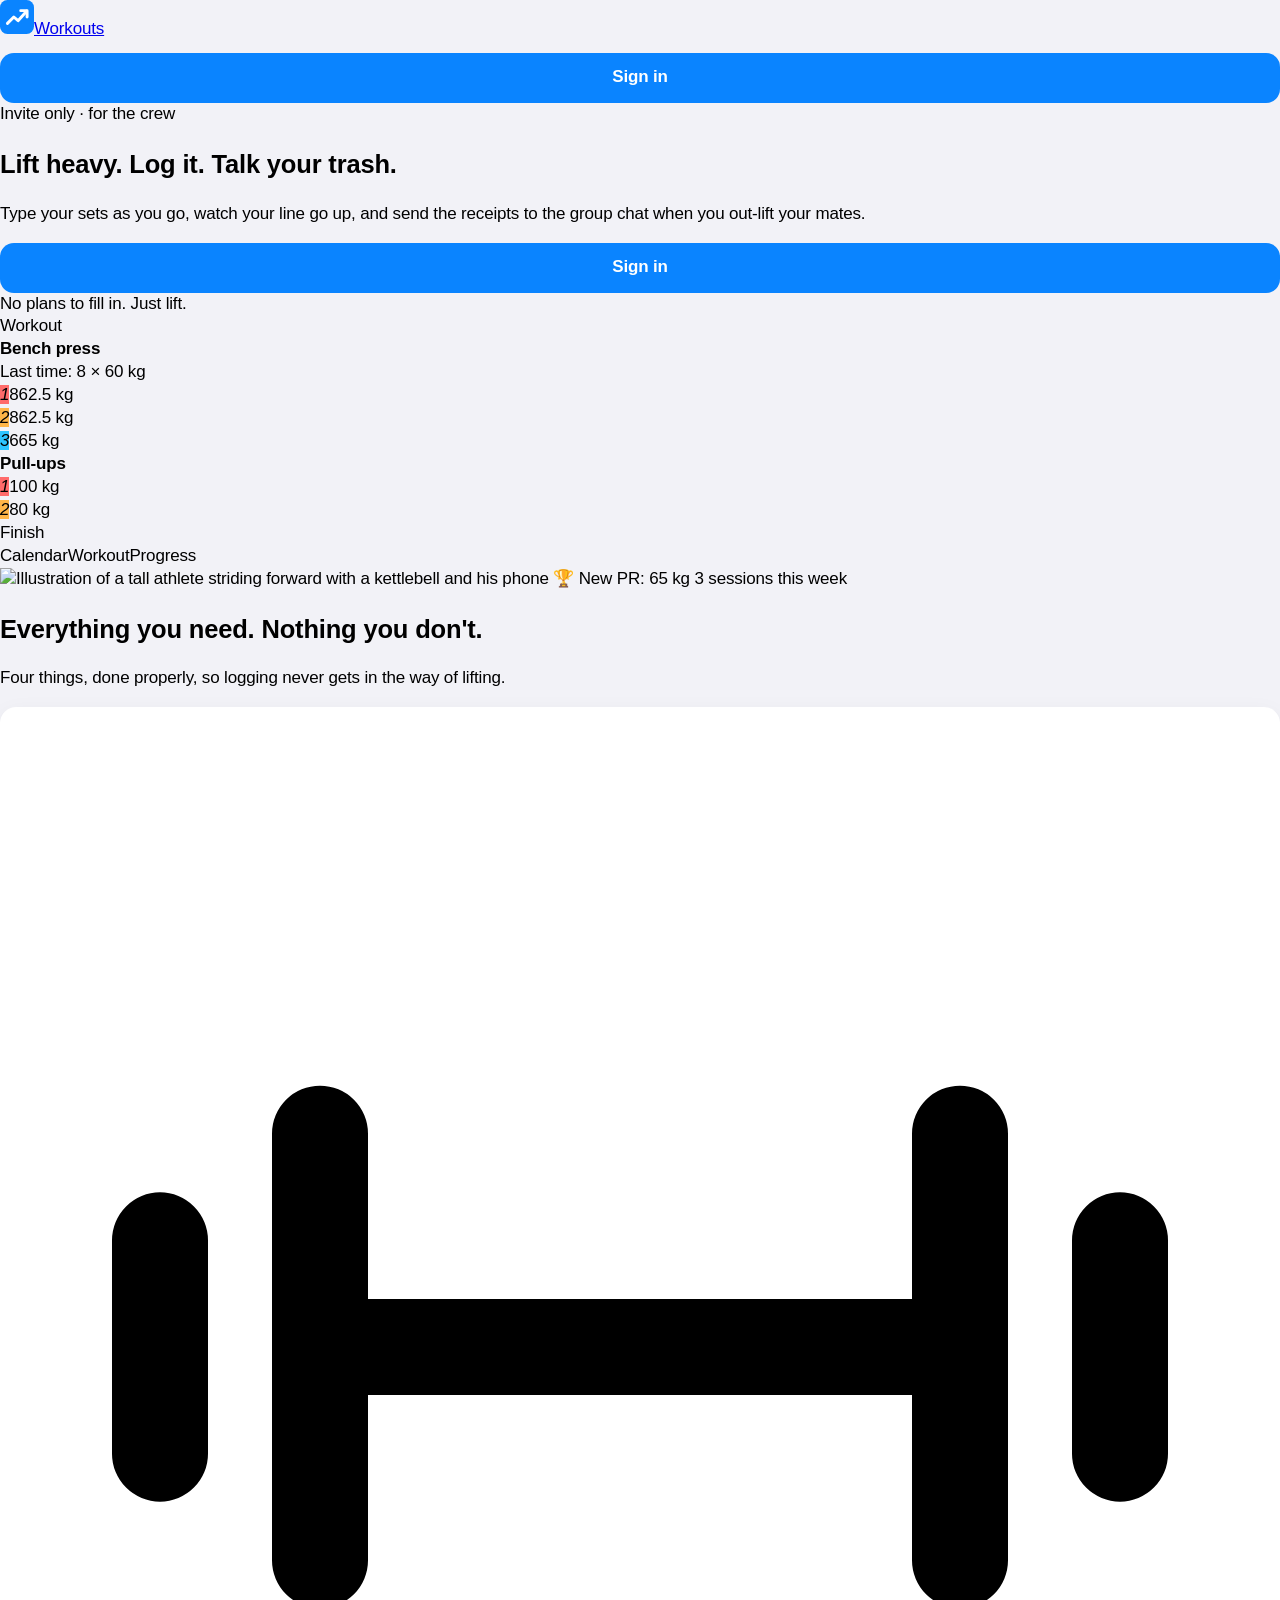
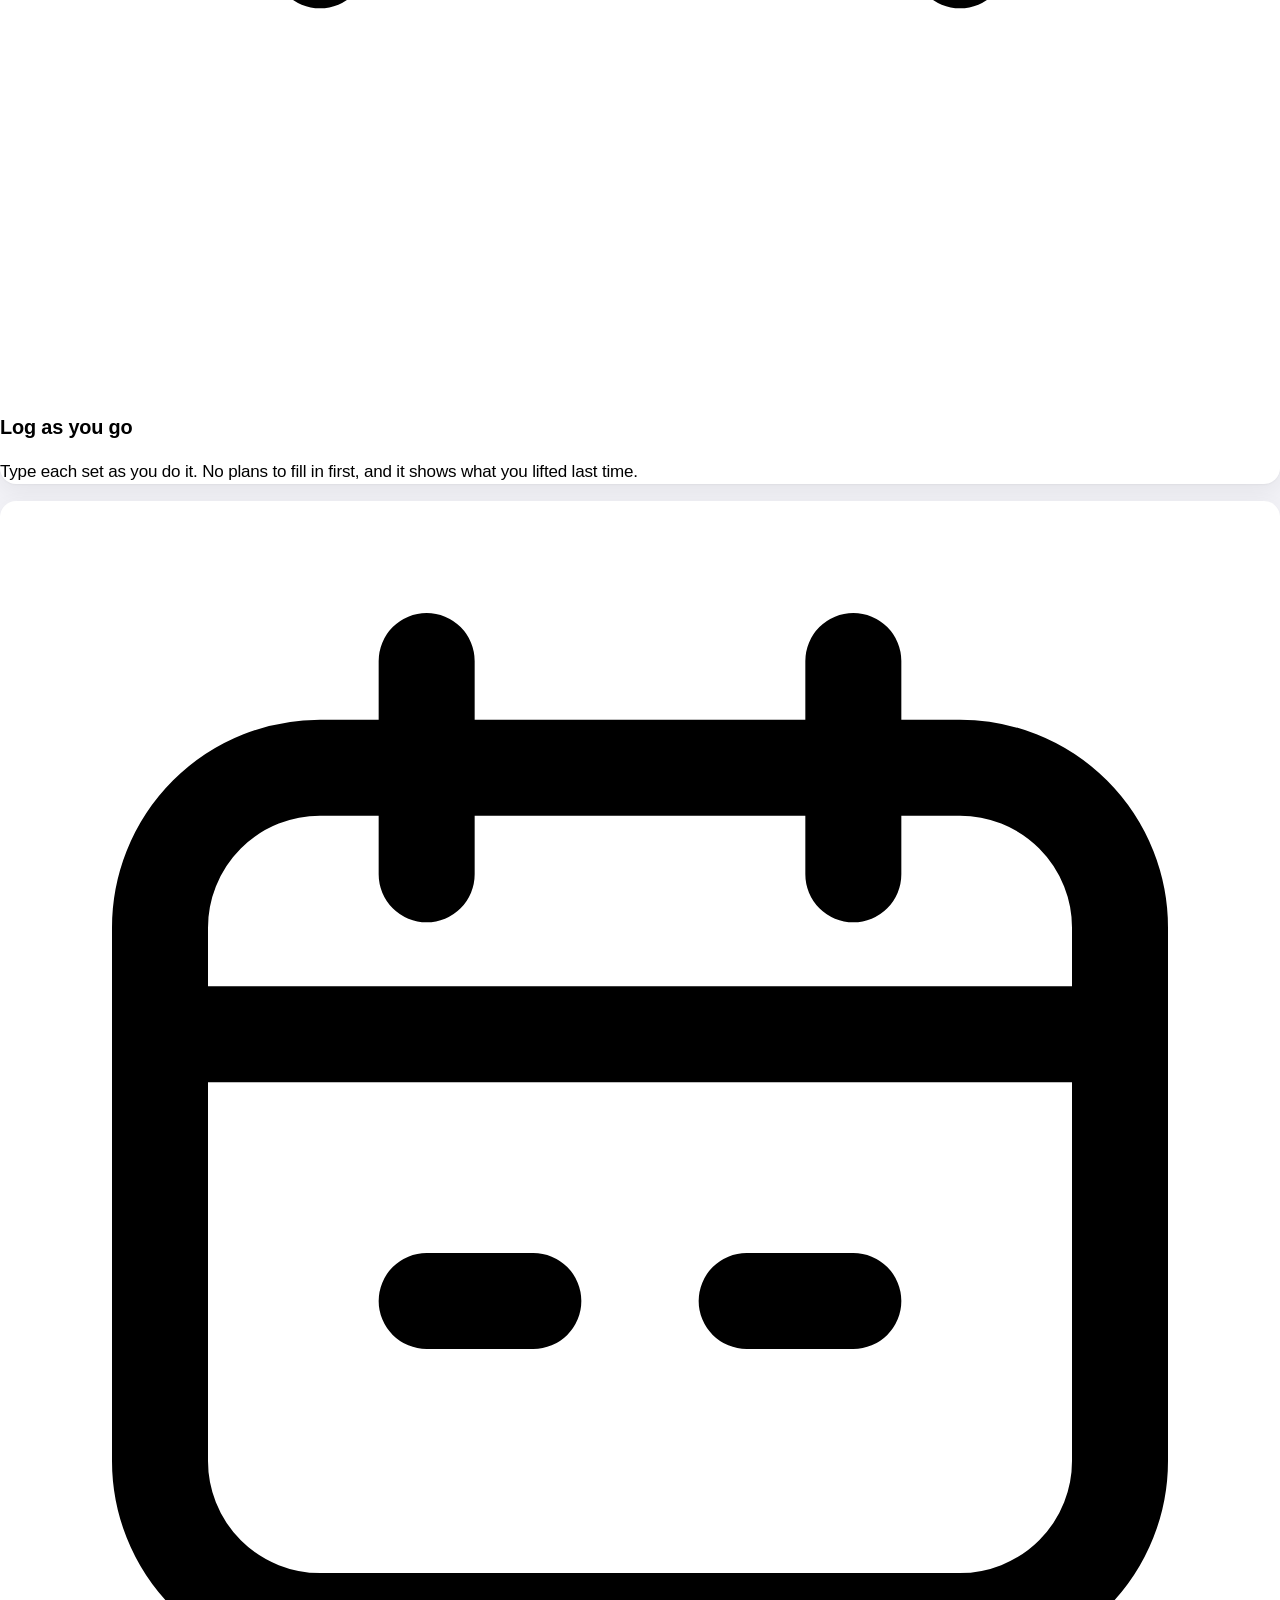
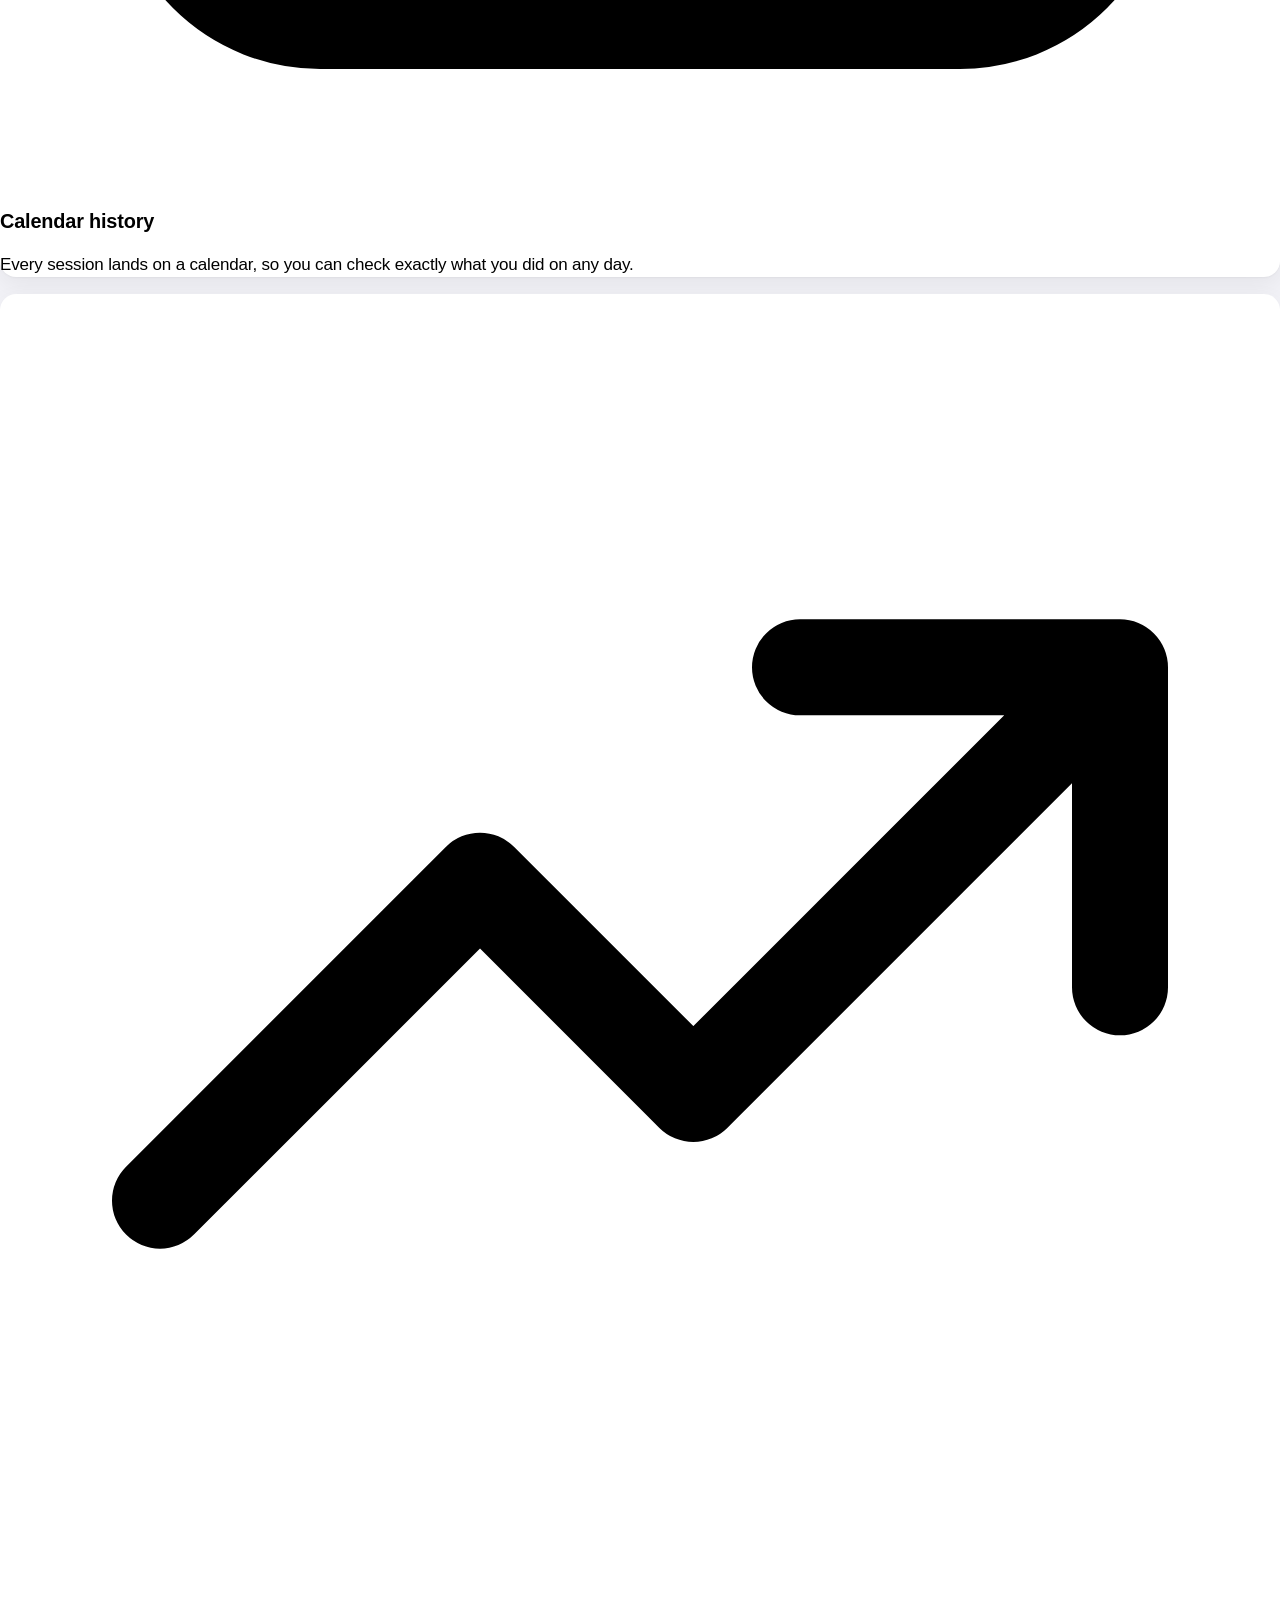
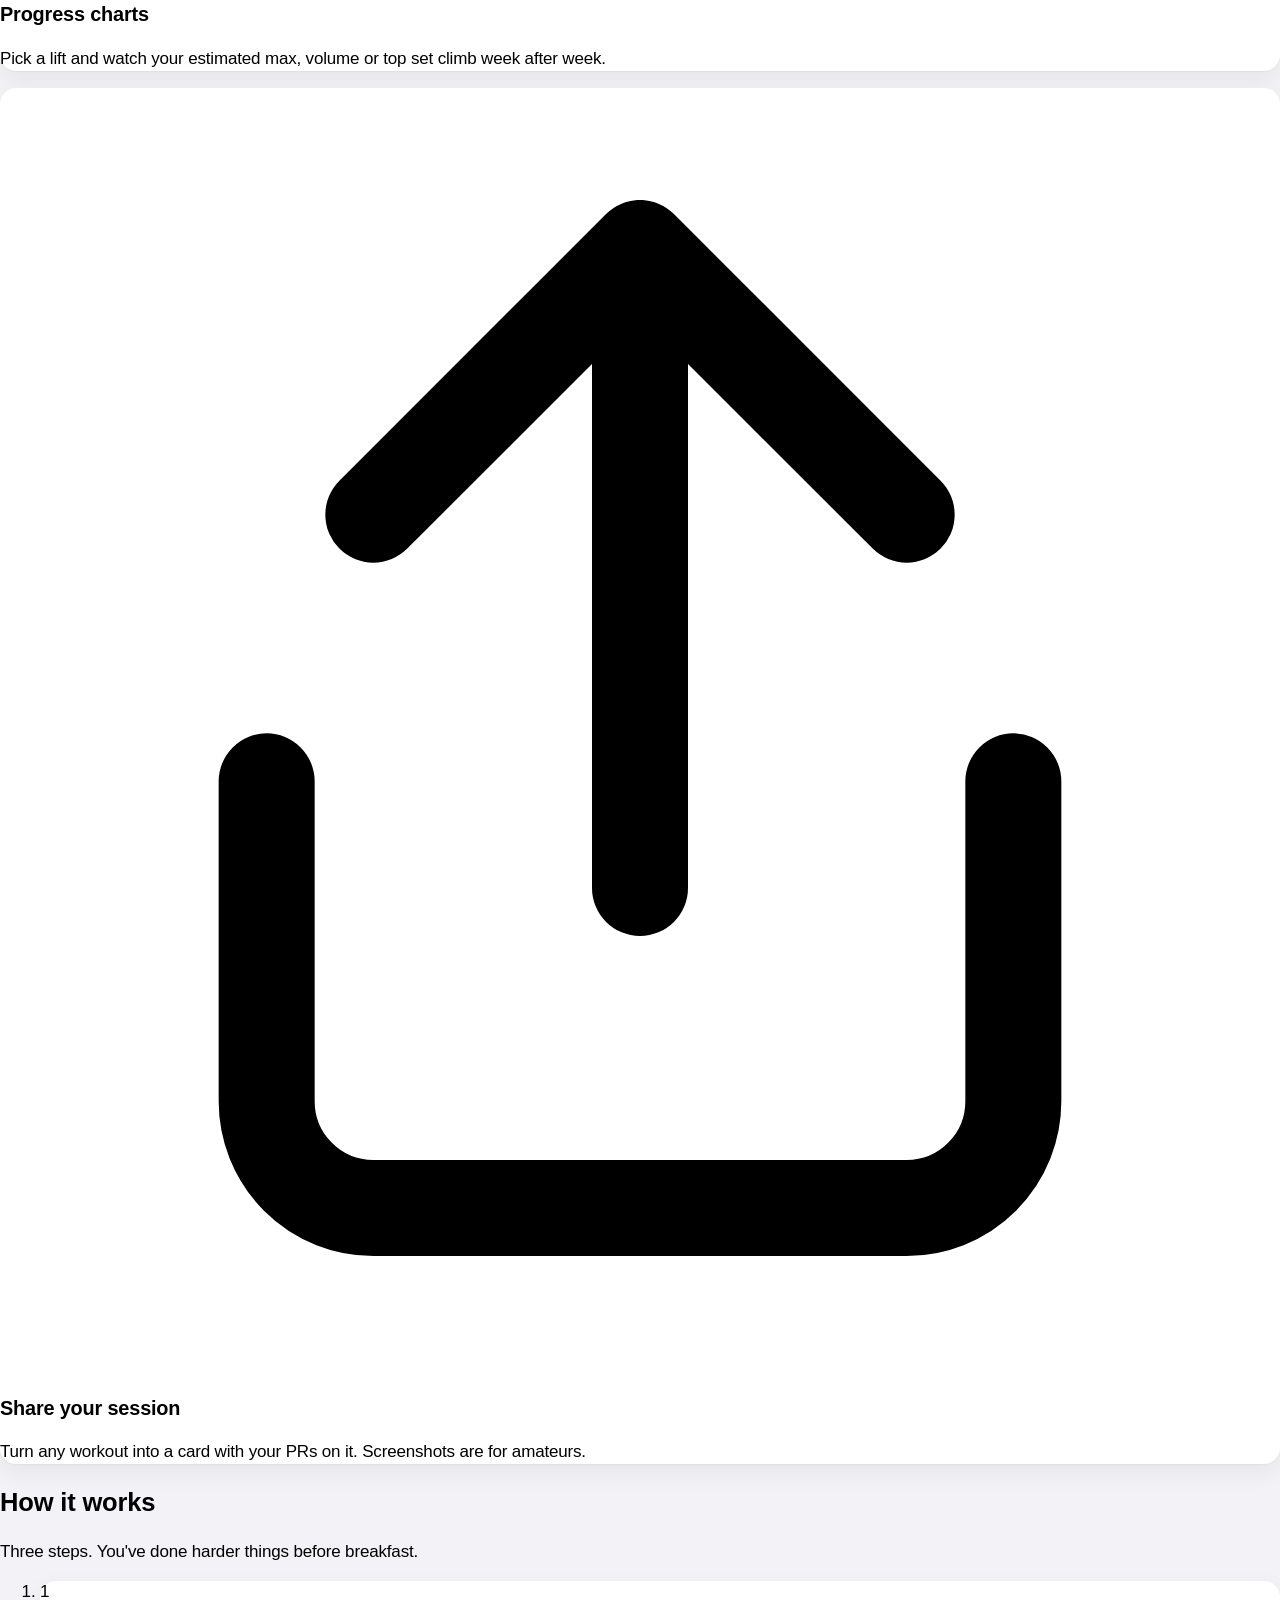
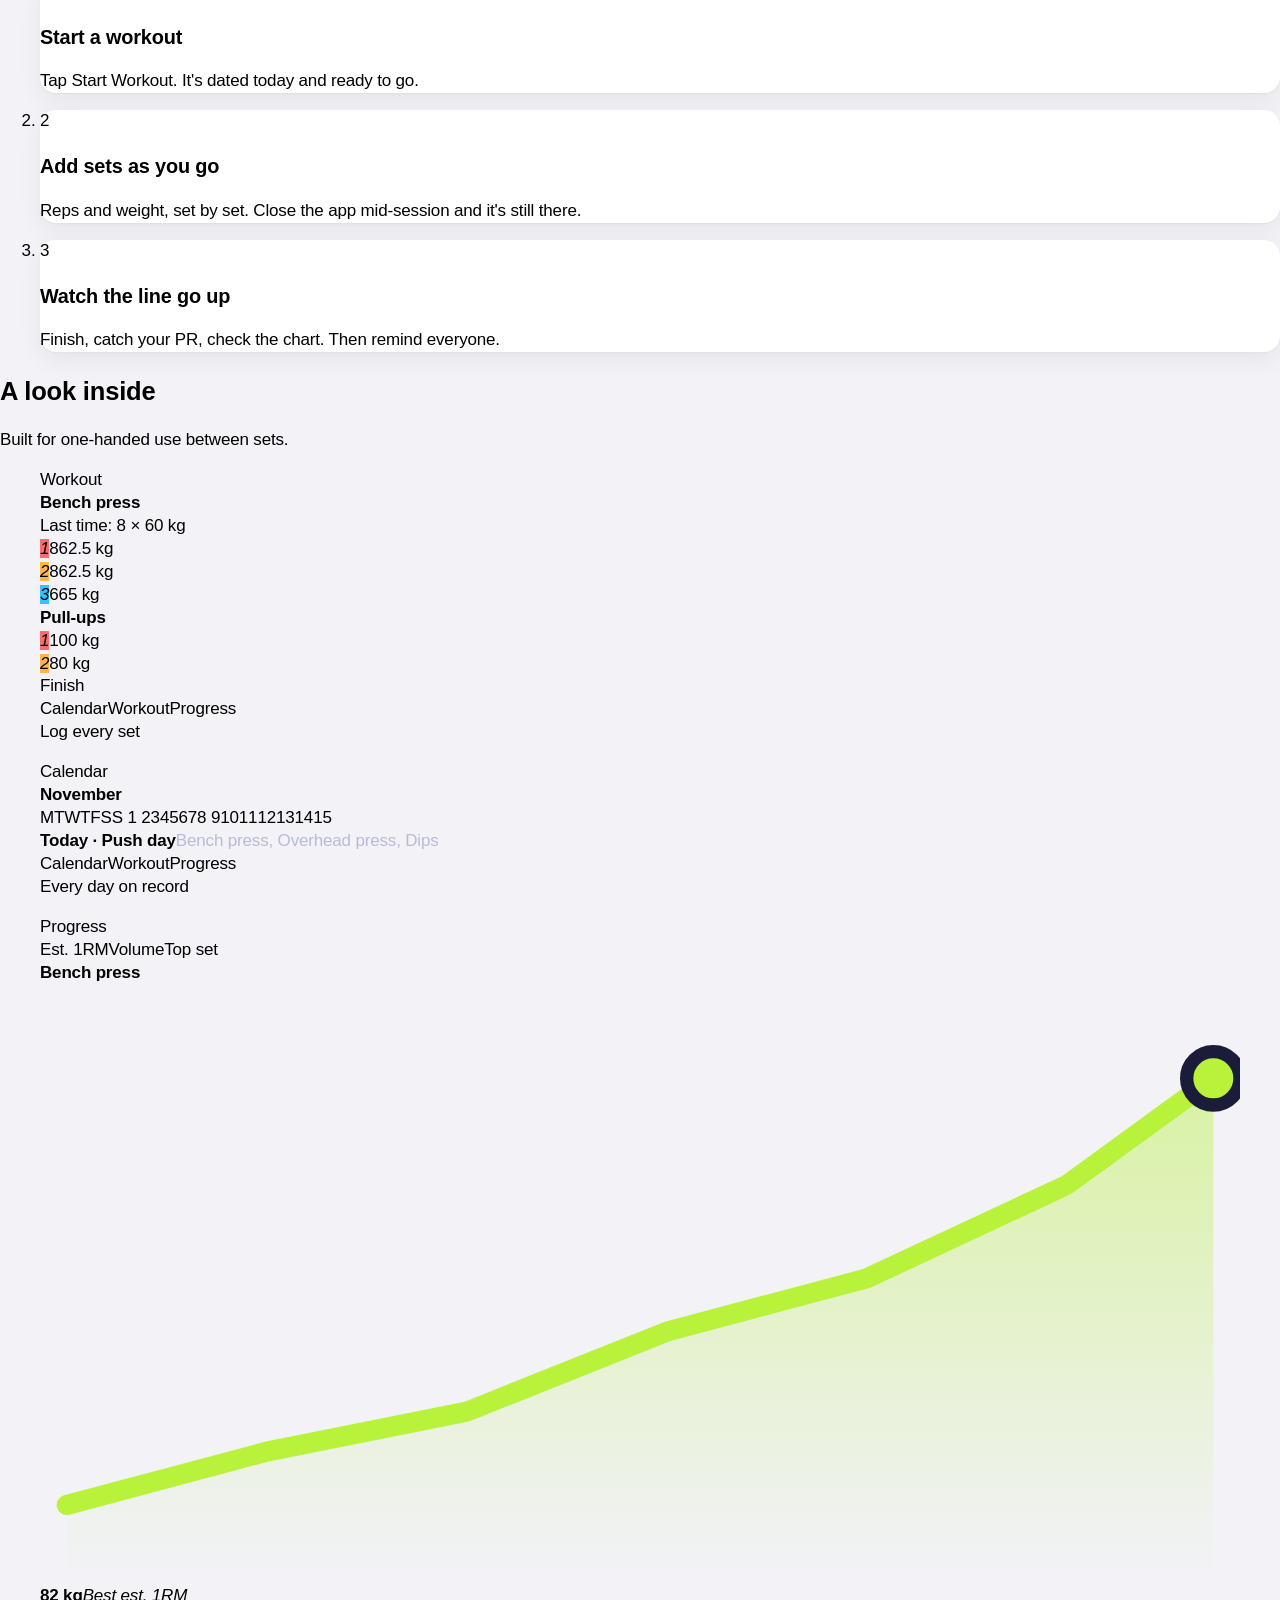
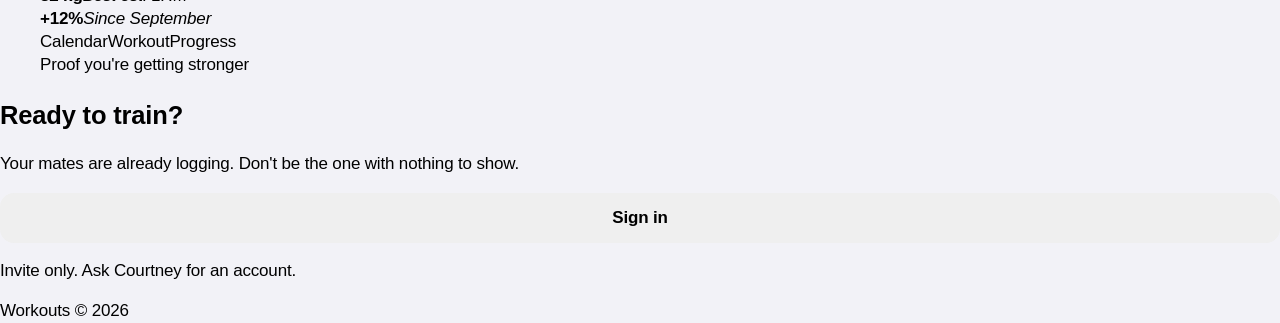
==== frontend/index.html @ 1b35af42 "Add landing page in front of sign-in Shown when there's no session; Sign in starts the existing Host" ====
<!doctype html>
<html lang="en">
<head>
  <meta charset="utf-8">
  <meta name="viewport" content="width=device-width, initial-scale=1, viewport-fit=cover">
  <meta name="color-scheme" content="dark light">
  <meta name="theme-color" content="#0F1024">
  <script>
    // Theme before first paint: dark unless Light was picked in Settings.
    try { document.documentElement.dataset.theme = localStorage.getItem('wt.theme') === 'light' ? 'light' : 'dark'; }
    catch { document.documentElement.dataset.theme = 'dark'; }
  </script>
  <meta name="apple-mobile-web-app-capable" content="yes">
  <meta name="apple-mobile-web-app-status-bar-style" content="default">
  <meta name="apple-mobile-web-app-title" content="Workouts">
  <meta name="mobile-web-app-capable" content="yes">
  <link rel="manifest" href="manifest.webmanifest">
  <link rel="icon" href="icon.svg" type="image/svg+xml">
  <link rel="apple-touch-icon" href="icon-180.png">
  <title>Workouts</title>
  <link rel="stylesheet" href="styles.css">
</head>
<body>
  <div id="boot" class="boot">
    <p id="boot-msg">Loading…</p>
  </div>

  <!-- LANDING (shown when signed out; same page so the Cognito callback URL stays "/") -->
  <div id="landing" class="landing" hidden>
    <div class="lp-wrap">
      <nav class="lp-nav" aria-label="Workouts">
        <a class="brand" href="#top"><img src="icon.svg" alt="" width="34" height="34">Workouts</a>
        <button class="btn primary" data-sign-in>Sign in</button>
      </nav>

      <section class="hero" id="top">
        <span class="blob v"></span><span class="blob s"></span><span class="blob m"></span>
        <div class="hero-grid">
          <div class="reveal">
            <span class="eyebrow">Invite only · for the crew</span>
            <h1>Lift heavy. Log it. <span class="grad-text">Talk your trash.</span></h1>
            <p class="sub">Type your sets as you go, watch your line go up, and send the receipts to the group chat when you out-lift your mates.</p>
            <div class="cta-row">
              <button class="btn primary" data-sign-in>Sign in</button>
              <span class="note">No plans to fill in. Just lift.</span>
            </div>
          </div>
          <div class="hero-art reveal">
            <div class="phone" aria-hidden="true"><div class="screen" style="--c:#FF6B6B">
            <div class="m-title">Workout</div>
            <div class="m-card"><b>Bench press</b><div class="m-hint">Last time: 8 × 60 kg</div>
              <div class="m-row"><i style="background:#FF6B6B">1</i><span>8</span><span>62.5 kg</span></div>
              <div class="m-row"><i style="background:#FFB547">2</i><span>8</span><span>62.5 kg</span></div>
              <div class="m-row"><i style="background:#2EC5FF">3</i><span>6</span><span>65 kg</span></div></div>
            <div class="m-card"><b>Pull-ups</b>
              <div class="m-row"><i style="background:#FF6B6B">1</i><span>10</span><span>0 kg</span></div>
              <div class="m-row"><i style="background:#FFB547">2</i><span>8</span><span>0 kg</span></div></div>
            <div class="m-btn">Finish</div>
            <div class="m-tab"><span>Calendar</span><span class="on">Workout</span><span>Progress</span></div>
          </div></div>
            <img class="athlete" src="assets/athlete.svg" alt="Illustration of a tall athlete striding forward with a kettlebell and his phone">
            <span class="chip pr">🏆 New PR: 65 kg</span>
            <span class="chip streak">3 sessions this week</span>
          </div>
        </div>
      </section>

      <section class="lp-section" aria-labelledby="features-h">
        <span class="blob c" style="width:220px;height:220px;right:-80px;top:20px"></span>
        <h2 id="features-h" class="reveal">Everything you need. <span class="grad-text">Nothing you don't.</span></h2>
        <p class="lede reveal">Four things, done properly, so logging never gets in the way of lifting.</p>
        <div class="feature-grid">
          <article class="card feature coral reveal">
            <div class="ic"><svg viewBox="0 0 24 24" aria-hidden="true"><path d="M6 8v8M18 8v8M3 10v4M21 10v4M6 12h12"/></svg></div>
            <h3>Log as you go</h3>
            <p>Type each set as you do it. No plans to fill in first, and it shows what you lifted last time.</p>
          </article>
          <article class="card feature sky reveal">
            <div class="ic"><svg viewBox="0 0 24 24" aria-hidden="true"><rect x="3" y="5" width="18" height="16" rx="3"/><path d="M3 10h18M8 3v4M16 3v4M8 15h2M14 15h2"/></svg></div>
            <h3>Calendar history</h3>
            <p>Every session lands on a calendar, so you can check exactly what you did on any day.</p>
          </article>
          <article class="card feature lime reveal">
            <div class="ic"><svg viewBox="0 0 24 24" aria-hidden="true"><path d="M3 17l6-6 4 4 8-8M15 7h6v6"/></svg></div>
            <h3>Progress charts</h3>
            <p>Pick a lift and watch your estimated max, volume or top set climb week after week.</p>
          </article>
          <article class="card feature mango reveal">
            <div class="ic"><svg viewBox="0 0 24 24" aria-hidden="true"><path d="M12 3v12M7 8l5-5 5 5M5 13v6a2 2 0 0 0 2 2h10a2 2 0 0 0 2-2v-6"/></svg></div>
            <h3>Share your session</h3>
            <p>Turn any workout into a card with your PRs on it. Screenshots are for amateurs.</p>
          </article>
        </div>
      </section>

      <section class="lp-section" aria-labelledby="how-h">
        <span class="blob l" style="width:200px;height:200px;left:-90px;bottom:0"></span>
        <h2 id="how-h" class="reveal">How it works</h2>
        <p class="lede reveal">Three steps. You've done harder things before breakfast.</p>
        <ol class="steps">
          <li class="card reveal" style="--c:var(--coral)"><span class="num">1</span><div><h3>Start a workout</h3><p>Tap Start Workout. It's dated today and ready to go.</p></div></li>
          <li class="card reveal" style="--c:var(--mango)"><span class="num">2</span><div><h3>Add sets as you go</h3><p>Reps and weight, set by set. Close the app mid-session and it's still there.</p></div></li>
          <li class="card reveal" style="--c:var(--lime)"><span class="num">3</span><div><h3>Watch the line go up</h3><p>Finish, catch your PR, check the chart. Then remind everyone.</p></div></li>
        </ol>
      </section>

      <section class="lp-section" aria-labelledby="preview-h">
        <span class="blob v" style="width:260px;height:260px;right:-100px;top:60px"></span>
        <h2 id="preview-h" class="reveal">A look inside</h2>
        <p class="lede reveal">Built for one-handed use between sets.</p>
        <div class="preview-row reveal">
          <figure><div class="phone" aria-hidden="true"><div class="screen" style="--c:#FF6B6B">
            <div class="m-title">Workout</div>
            <div class="m-card"><b>Bench press</b><div class="m-hint">Last time: 8 × 60 kg</div>
              <div class="m-row"><i style="background:#FF6B6B">1</i><span>8</span><span>62.5 kg</span></div>
              <div class="m-row"><i style="background:#FFB547">2</i><span>8</span><span>62.5 kg</span></div>
              <div class="m-row"><i style="background:#2EC5FF">3</i><span>6</span><span>65 kg</span></div></div>
            <div class="m-card"><b>Pull-ups</b>
              <div class="m-row"><i style="background:#FF6B6B">1</i><span>10</span><span>0 kg</span></div>
              <div class="m-row"><i style="background:#FFB547">2</i><span>8</span><span>0 kg</span></div></div>
            <div class="m-btn">Finish</div>
            <div class="m-tab"><span>Calendar</span><span class="on">Workout</span><span>Progress</span></div>
          </div></div><figcaption>Log every set</figcaption></figure>
          <figure><div class="phone" aria-hidden="true"><div class="screen" style="--c:#2EC5FF">
              <div class="m-title">Calendar</div>
              <div class="m-card"><b>November</b>
                <div class="m-cal"><span>M</span><span>T</span><span>W</span><span>T</span><span>F</span><span>S</span><span>S</span>
                  <span></span><span></span><span></span><span></span><span></span><span></span><span class="d">1</span>
                  <span>2</span><span class="d">3</span><span>4</span><span class="d">5</span><span>6</span><span class="t">7</span><span>8</span>
                  <span>9</span><span class="p">10</span><span>11</span><span class="p">12</span><span>13</span><span>14</span><span>15</span></div></div>
              <div class="m-card"><b>Today · Push day</b><span style="color:#B9BBD6">Bench press, Overhead press, Dips</span></div>
              <div class="m-tab"><span class="on">Calendar</span><span>Workout</span><span>Progress</span></div>
            </div></div><figcaption>Every day on record</figcaption></figure>
          <figure><div class="phone" aria-hidden="true"><div class="screen" style="--c:#B8F23A">
              <div class="m-title">Progress</div>
              <div class="m-seg"><span class="on">Est. 1RM</span><span>Volume</span><span>Top set</span></div>
              <div class="m-card"><b>Bench press</b>
                <svg viewBox="0 0 180 90" style="width:100%;height:auto;display:block">
                  <defs><linearGradient id="mf" x1="0" y1="0" x2="0" y2="1"><stop offset="0" stop-color="#B8F23A" stop-opacity=".45"/><stop offset="1" stop-color="#B8F23A" stop-opacity="0"/></linearGradient></defs>
                  <path d="M4 78 L34 70 L64 64 L94 52 L124 44 L154 30 L176 14 L176 88 L4 88 Z" fill="url(#mf)" stroke="none"/>
                  <path d="M4 78 L34 70 L64 64 L94 52 L124 44 L154 30 L176 14" stroke="#B8F23A" stroke-width="3" fill="none"/>
                  <circle cx="176" cy="14" r="4" fill="#B8F23A" stroke="#1B1C3A" stroke-width="2"/>
                </svg></div>
              <div class="m-stat"><div><strong>82 kg</strong><em>Best est. 1RM</em></div><div><strong>+12%</strong><em>Since September</em></div></div>
              <div class="m-tab"><span>Calendar</span><span>Workout</span><span class="on">Progress</span></div>
            </div></div><figcaption>Proof you're getting stronger</figcaption></figure>
        </div>
      </section>

      <section class="lp-cta reveal" aria-labelledby="cta-h">
        <h2 id="cta-h">Ready to train?</h2>
        <p>Your mates are already logging. Don't be the one with nothing to show.</p>
        <button class="btn" data-sign-in>Sign in</button>
        <p class="invite">Invite only. Ask Courtney for an account.</p>
      </section>

      <footer class="lp-footer">
        <span>Workouts</span>
        <span>© <span id="lp-year">2026</span></span>
      </footer>
    </div>
  </div>

  <main id="app" hidden>
    <!-- CALENDAR -->
    <section id="view-calendar" class="view">
      <header class="large-header">
        <h1>Calendar</h1>
        <button class="icon-btn" data-open-settings aria-label="Settings">
          <svg viewBox="0 0 24 24" aria-hidden="true"><use href="#gear"/></svg>
        </button>
      </header>

      <div class="card cal-card">
        <div class="cal-nav">
          <button class="icon-btn plain" id="prev-month" aria-label="Previous month">‹</button>
          <h2 id="month-title"></h2>
          <button class="icon-btn plain" id="next-month" aria-label="Next month">›</button>
          <button class="pill-btn" id="cal-today">Today</button>
        </div>
        <div class="cal-grid cal-weekdays" aria-hidden="true">
          <span>Mon</span><span>Tue</span><span>Wed</span><span>Thu</span><span>Fri</span><span>Sat</span><span>Sun</span>
        </div>
        <div id="cal-grid" class="cal-grid" role="grid"></div>
        <div class="cal-legend" aria-hidden="true">
          <span><i class="dot done"></i>Completed</span>
          <span><i class="dot planned"></i>Planned</span>
        </div>
      </div>

      <div class="day-head">
        <h2 id="day-title"></h2>
        <button class="pill-btn" id="day-add">+ Add workout</button>
      </div>
      <ul id="day-list" class="workout-list"></ul>
      <p id="day-empty" class="empty" hidden>No workouts on this day.</p>
    </section>

    <!-- WORKOUT (active draft) -->
    <section id="view-workout" class="view" hidden>
      <header class="large-header">
        <div>
          <h1 id="wk-title">Workout</h1>
          <p id="wk-sub" class="subtitle"></p>
        </div>
        <button class="icon-btn" data-open-settings aria-label="Settings">
          <svg viewBox="0 0 24 24" aria-hidden="true"><use href="#gear"/></svg>
        </button>
      </header>

      <div id="wk-empty" class="empty-state">
        <img class="art" src="assets/athlete.svg" alt="" width="150" height="300">
        <p class="lead">Nothing on the bar yet.</p>
        <p>Start a workout and log your sets as you go.</p>
        <button class="btn hot" id="wk-start-empty">Start Workout</button>
      </div>

      <div id="wk-editor" hidden>
        <ol id="wk-exercises" class="exercise-list"></ol>
        <button class="btn secondary" id="wk-add-ex">+ Add exercise</button>
        <p id="wk-error" class="error" role="alert" hidden></p>
        <div class="wk-actions">
          <button class="btn hot" id="wk-finish">Finish</button>
          <button class="btn text danger" id="wk-discard">Discard</button>
        </div>
      </div>
      <datalist id="exercise-names"></datalist>
    </section>

    <!-- PROGRESS -->
    <section id="view-progress" class="view" hidden>
      <header class="large-header">
        <h1>Progress</h1>
        <button class="icon-btn" data-open-settings aria-label="Settings">
          <svg viewBox="0 0 24 24" aria-hidden="true"><use href="#gear"/></svg>
        </button>
      </header>
      <div id="prog-content">
        <label class="field-label" for="prog-exercise">Exercise</label>
        <select id="prog-exercise"></select>
        <div class="segmented" id="prog-metric" role="radiogroup" aria-label="Metric">
          <button role="radio" data-metric="e1rm">Est. 1RM</button>
          <button role="radio" data-metric="volume">Volume</button>
          <button role="radio" data-metric="top">Top set</button>
        </div>
        <div class="card chart-card">
          <p class="chart-caption" id="chart-caption"></p>
          <div id="chart" class="chart"></div>
          <div id="chart-tip" class="chart-tip" hidden></div>
        </div>
      </div>
      <div id="prog-empty" class="empty-state" hidden>
        <img class="art" src="assets/athlete.svg" alt="" width="150" height="300">
        <p class="lead">No line to draw yet.</p>
        <p>Finish a workout and your progress shows up here. Then it only goes up.</p>
      </div>
    </section>

    <button class="fab" id="start-btn">Start Workout</button>

    <nav class="tabbar" aria-label="Sections">
      <button data-view="calendar" class="on">
        <svg viewBox="0 0 24 24" aria-hidden="true"><rect x="3" y="5" width="18" height="16" rx="3"/><path d="M3 10h18M8 3v4M16 3v4"/></svg>
        Calendar
      </button>
      <button data-view="workout">
        <svg viewBox="0 0 24 24" aria-hidden="true"><path d="M6 8v8M18 8v8M3 10v4M21 10v4M6 12h12"/></svg>
        Workout
      </button>
      <button data-view="progress">
        <svg viewBox="0 0 24 24" aria-hidden="true"><path d="M3 17l6-6 4 4 8-8M15 7h6v6"/></svg>
        Progress
      </button>
    </nav>
  </main>

  <!-- Workout detail sheet -->
  <dialog id="detail" class="sheet">
    <div class="sheet-head">
      <span></span>
      <strong id="detail-title"></strong>
      <button class="btn-link" data-close>Done</button>
    </div>
    <div id="detail-body"></div>
    <div class="sheet-actions">
      <button class="btn primary" id="detail-start" hidden>Start Workout</button>
      <button class="btn primary" id="detail-share" hidden>Share</button>
      <button class="btn secondary" id="detail-repeat" hidden>Repeat Today</button>
      <button class="btn secondary" id="detail-edit">Edit</button>
      <button class="btn text danger" id="detail-delete">Delete</button>
    </div>
  </dialog>

  <!-- Settings sheet -->
  <dialog id="settings" class="sheet">
    <div class="sheet-head">
      <span></span>
      <strong>Settings</strong>
      <button class="btn-link" data-close>Done</button>
    </div>
    <div class="card settings-card">
      <div class="row">
        <span>Weight unit</span>
        <div class="segmented small" id="unit-toggle" role="radiogroup" aria-label="Weight unit">
          <button role="radio" data-unit="kg">kg</button>
          <button role="radio" data-unit="lb">lb</button>
        </div>
      </div>
      <div class="row">
        <span>Appearance</span>
        <div class="segmented small" id="theme-toggle" role="radiogroup" aria-label="Appearance">
          <button role="radio" data-theme-choice="dark">Dark</button>
          <button role="radio" data-theme-choice="light">Light</button>
        </div>
      </div>
    </div>
    <button class="btn text danger" id="sign-out">Sign Out</button>
  </dialog>

  <!-- Share preview sheet -->
  <dialog id="share" class="sheet">
    <div class="sheet-head">
      <span></span>
      <strong>Share Workout</strong>
      <button class="btn-link" data-close>Done</button>
    </div>
    <img id="share-preview" class="share-preview" alt="Preview of the workout image">
    <div class="sheet-actions two-up">
      <button class="btn primary" id="share-go">Share</button>
      <button class="btn secondary" id="share-save">Save</button>
    </div>
  </dialog>

  <div id="toast" class="toast" role="status" popover="manual" hidden></div>

  <svg width="0" height="0" style="position:absolute" aria-hidden="true">
    <symbol id="gear" viewBox="0 0 24 24"><path d="M12 15.5a3.5 3.5 0 1 1 0-7 3.5 3.5 0 0 1 0 7Zm7.43-2.53a7.8 7.8 0 0 0 0-1.94l2.11-1.65a.5.5 0 0 0 .12-.64l-2-3.46a.5.5 0 0 0-.61-.22l-2.49 1a7.3 7.3 0 0 0-1.68-.98l-.38-2.65A.5.5 0 0 0 14 2h-4a.5.5 0 0 0-.5.42l-.38 2.65c-.6.25-1.17.58-1.68.98l-2.49-1a.5.5 0 0 0-.61.22l-2 3.46a.5.5 0 0 0 .12.64l2.11 1.65a7.8 7.8 0 0 0 0 1.94l-2.11 1.65a.5.5 0 0 0-.12.64l2 3.46c.13.22.39.3.61.22l2.49-1c.51.4 1.08.73 1.68.98l.38 2.65c.04.24.25.42.5.42h4c.25 0 .46-.18.5-.42l.38-2.65c.6-.25 1.17-.58 1.68-.98l2.49 1c.22.08.48 0 .61-.22l2-3.46a.5.5 0 0 0-.12-.64l-2.11-1.65Z"/></symbol>
  </svg>

  <script src="config.js"></script>
  <script src="share.js"></script>
  <script src="app.js"></script>
</body>
</html>
---- frontend/styles.css ----
/* Apple-style system look: SF font stack, grouped cards, translucent bars,
   one accent colour, automatic light/dark mode. */
:root {
  color-scheme: light dark;
  --accent: #0A84FF;
  --on-accent: #ffffff;
  --bg: #f2f2f7;
  --card: #ffffff;
  --fill: rgba(118, 118, 128, 0.12);
  --fill-strong: rgba(118, 118, 128, 0.2);
  --separator: rgba(60, 60, 67, 0.18);
  --label: #000000;
  --label-2: rgba(60, 60, 67, 0.6);
  --label-3: rgba(60, 60, 67, 0.3);
  --danger: #ff3b30;
  --bar: rgba(249, 249, 249, 0.78);
  --shadow: 0 1px 2px rgba(0, 0, 0, 0.04), 0 8px 24px rgba(0, 0, 0, 0.06);
  --radius: 16px;
  --radius-sm: 12px;
  --tab-h: 56px;
  --ease: cubic-bezier(0.25, 0.1, 0.25, 1);
  --t: 200ms;
}
@media (prefers-color-scheme: dark) {
  :root {
    --bg: #000000;
    --card: #1c1c1e;
    --fill: rgba(118, 118, 128, 0.24);
    --fill-strong: rgba(118, 118, 128, 0.36);
    --separator: rgba(84, 84, 88, 0.6);
    --label: #ffffff;
    --label-2: rgba(235, 235, 245, 0.6);
    --label-3: rgba(235, 235, 245, 0.3);
    --danger: #ff453a;
    --bar: rgba(22, 22, 24, 0.78);
    --shadow: none;
  }
}
@media (prefers-reduced-motion: reduce) {
  :root { --t: 0ms; }
  *, *::before, *::after { animation: none !important; transition: none !important; }
}

* { box-sizing: border-box; }
html { -webkit-text-size-adjust: 100%; }
body {
  margin: 0;
  min-height: 100dvh;
  background: var(--bg);
  color: var(--label);
  font-family: -apple-system, BlinkMacSystemFont, "SF Pro Text", "SF Pro Display", "Helvetica Neue", Helvetica, Arial, sans-serif;
  font-size: 17px;
  line-height: 1.35;
  letter-spacing: -0.01em;
  -webkit-font-smoothing: antialiased;
  -webkit-tap-highlight-color: transparent;
}
button, input, select { font: inherit; color: inherit; letter-spacing: inherit; }
button { cursor: pointer; }
[hidden] { display: none !important; }
svg { fill: none; stroke: currentColor; stroke-width: 1.8; stroke-linecap: round; stroke-linejoin: round; }
.muted { color: var(--label-2); }
.error { color: var(--danger); font-size: 15px; }

.boot { min-height: 100dvh; display: grid; place-items: center; padding: 24px; text-align: center; color: var(--label-2); }

#app {
  max-width: 640px;
  margin: 0 auto;
  padding: 0 20px calc(var(--tab-h) + env(safe-area-inset-bottom) + 96px);
}
.view { animation: fade var(--t) var(--ease); }
@keyframes fade { from { opacity: 0; transform: translateY(6px); } }

/* Large title header */
.large-header {
  display: flex; align-items: flex-end; justify-content: space-between; gap: 12px;
  padding: calc(env(safe-area-inset-top) + 28px) 0 16px;
}
.large-header h1 { font-size: 34px; line-height: 1.1; font-weight: 700; letter-spacing: 0.01em; margin: 0; }
.subtitle { margin: 4px 0 0; color: var(--label-2); font-size: 15px; }

/* Buttons */
.btn {
  display: flex; align-items: center; justify-content: center; width: 100%;
  min-height: 50px; padding: 0 20px; border: none; border-radius: 14px;
  font-size: 17px; font-weight: 600; margin-top: 12px;
  transition: transform var(--t) var(--ease), opacity var(--t) var(--ease), background-color var(--t) var(--ease);
}
.btn:active { transform: scale(0.98); opacity: 0.85; }
.btn.primary { background: var(--accent); color: var(--on-accent); }
.btn.secondary { background: var(--fill); color: var(--accent); }
.btn.text { background: none; color: var(--accent); }
.btn.danger { color: var(--danger); }
.btn:disabled { opacity: 0.5; }
.btn-link { background: none; border: none; color: var(--accent); font-size: 17px; font-weight: 600; min-height: 44px; min-width: 44px; padding: 0 4px; }
.pill-btn {
  min-height: 44px; padding: 0 16px; border: none; border-radius: 999px;
  background: var(--fill); color: var(--accent); font-size: 15px; font-weight: 600;
  transition: background-color var(--t) var(--ease);
}
.pill-btn:active { background: var(--fill-strong); }
.icon-btn {
  width: 44px; height: 44px; border-radius: 50%; border: none; flex: none;
  background: var(--fill); color: var(--accent); display: grid; place-items: center; font-size: 26px; line-height: 1;
}
.icon-btn svg { width: 22px; height: 22px; fill: currentColor; stroke: none; }
.icon-btn.plain { background: none; font-size: 30px; }
.icon-btn.small { width: 44px; height: 44px; background: none; color: var(--label-2); font-size: 18px; }
.icon-btn.small svg { width: 18px; height: 18px; fill: none; stroke: currentColor; }

.card { background: var(--card); border-radius: var(--radius); box-shadow: var(--shadow); }

/* Floating Start button + tab bar */
.fab {
  position: fixed; left: 50%; transform: translateX(-50%);
  bottom: calc(var(--tab-h) + env(safe-area-inset-bottom) + 16px); z-index: 20;
  min-height: 50px; padding: 0 28px; border: none; border-radius: 999px;
  background: var(--accent); color: var(--on-accent); font-size: 17px; font-weight: 600;
  box-shadow: 0 8px 24px rgba(10, 132, 255, 0.35);
  transition: transform var(--t) var(--ease);
}
.fab:active { transform: translateX(-50%) scale(0.96); }
.tabbar {
  position: fixed; left: 0; right: 0; bottom: 0; z-index: 30;
  display: grid; grid-template-columns: repeat(3, 1fr);
  padding-bottom: env(safe-area-inset-bottom);
  background: var(--bar);
  -webkit-backdrop-filter: saturate(180%) blur(20px);
  backdrop-filter: saturate(180%) blur(20px);
  border-top: 0.5px solid var(--separator);
}
.tabbar button {
  height: var(--tab-h); border: none; background: none; color: var(--label-2);
  display: flex; flex-direction: column; align-items: center; justify-content: center; gap: 3px;
  font-size: 11px; font-weight: 600; transition: color var(--t) var(--ease);
}
.tabbar svg { width: 26px; height: 26px; }
.tabbar button.on { color: var(--accent); }

/* Calendar */
.cal-card { padding: 12px 12px 14px; }
.cal-nav { display: flex; align-items: center; gap: 0; margin-bottom: 8px; }
.cal-nav h2 { flex: 1; min-width: 0; margin: 0 0 0 8px; white-space: nowrap; overflow: hidden; text-overflow: ellipsis; font-size: 17px; font-weight: 700; order: -1; }
.cal-grid { display: grid; grid-template-columns: repeat(7, minmax(0, 1fr)); gap: 2px; }
.cal-weekdays span { text-align: center; font-size: 12px; font-weight: 600; color: var(--label-3); text-transform: uppercase; padding: 4px 0; }
.cal-day {
  min-height: 48px; min-width: 0; padding: 0; border: none; background: none; border-radius: 12px;
  display: flex; flex-direction: column; align-items: center; justify-content: center; gap: 4px;
  font-size: 17px; font-variant-numeric: tabular-nums;
  transition: background-color var(--t) var(--ease);
}
.cal-day:active { background: var(--fill); }
.cal-day .n { width: 34px; max-width: 100%; height: 34px; display: grid; place-items: center; border-radius: 50%; transition: background-color var(--t) var(--ease), color var(--t) var(--ease); }
.cal-day.today .n { color: var(--accent); font-weight: 700; }
.cal-day.selected .n { background: var(--accent); color: var(--on-accent); font-weight: 600; }
.cal-day .marks { display: flex; gap: 3px; height: 7px; }
.cal-blank { min-height: 48px; }
.dot { width: 7px; height: 7px; border-radius: 50%; display: inline-block; }
.dot.done { background: var(--accent); }
.dot.planned { border: 1.5px solid var(--accent); }
.cal-legend { display: flex; gap: 16px; justify-content: center; margin-top: 10px; font-size: 13px; color: var(--label-2); }
.cal-legend span { display: inline-flex; align-items: center; gap: 6px; }

.day-head { display: flex; align-items: center; justify-content: space-between; gap: 12px; margin: 28px 0 12px; }
.day-head h2 { margin: 0; font-size: 22px; font-weight: 700; }

.workout-list { list-style: none; margin: 0; padding: 0; display: grid; grid-template-columns: minmax(0, 1fr); gap: 12px; }
.workout-card {
  width: 100%; text-align: left; border: none; padding: 16px 18px; display: block;
  transition: transform var(--t) var(--ease);
}
.workout-card:active { transform: scale(0.99); }
.workout-card .top { display: flex; justify-content: space-between; align-items: center; gap: 8px; margin-bottom: 6px; }
.workout-card strong { font-size: 17px; }
.workout-card .ex { color: var(--label-2); font-size: 15px; margin: 0; }
.badge { font-size: 12px; font-weight: 600; padding: 3px 10px; border-radius: 999px; background: var(--fill); color: var(--label-2); }
.badge.planned { color: var(--accent); background: rgba(10, 132, 255, 0.12); }
.empty { color: var(--label-2); text-align: center; padding: 24px 0; margin: 0; }
.empty-state { text-align: center; padding: 48px 16px; color: var(--label-2); }
.empty-state p { margin: 0 0 8px; font-size: 17px; }
.empty-state .btn { max-width: 320px; margin: 20px auto 0; }

/* Workout editor */
.exercise-list { list-style: none; margin: 0; padding: 0; display: grid; grid-template-columns: minmax(0, 1fr); gap: 16px; }
.exercise { padding: 14px 14px 10px; }
.ex-head { display: flex; align-items: center; gap: 4px; }
.ex-head input {
  flex: 1; min-width: 0; min-height: 44px; border: none; background: none; padding: 0 4px;
  font-size: 20px; font-weight: 600; outline: none;
}
.ex-head input::placeholder { color: var(--label-3); }
.set-grid { display: grid; grid-template-columns: 36px minmax(0, 1fr) minmax(0, 1fr) 44px; gap: 8px; align-items: center; }
.set-labels { margin: 8px 0 4px; font-size: 12px; font-weight: 600; color: var(--label-2); text-transform: uppercase; }
.set-labels span { text-align: center; }
.set-row { margin-bottom: 8px; }
.set-row .idx { text-align: center; color: var(--label-2); font-variant-numeric: tabular-nums; font-weight: 600; }
.set-row input {
  width: 100%; min-height: 44px; border: none; border-radius: 10px; background: var(--fill);
  text-align: center; font-size: 17px; font-variant-numeric: tabular-nums; outline: none;
  transition: box-shadow var(--t) var(--ease);
}
.set-row input:focus { box-shadow: 0 0 0 2px var(--accent); }
.set-row input[aria-invalid="true"] { box-shadow: 0 0 0 2px var(--danger); }
.add-set { width: 100%; min-height: 44px; border: none; background: none; color: var(--accent); font-weight: 600; font-size: 15px; }
.wk-actions { margin-top: 24px; }

/* Progress */
.field-label { display: block; font-size: 13px; font-weight: 600; color: var(--label-2); text-transform: uppercase; margin: 0 0 6px 4px; }
select {
  width: 100%; min-height: 50px; border: none; border-radius: var(--radius-sm); padding: 0 16px;
  background: var(--card); box-shadow: var(--shadow); font-size: 17px;
  appearance: none; -webkit-appearance: none;
  background-image: linear-gradient(45deg, transparent 50%, var(--label-2) 50%), linear-gradient(135deg, var(--label-2) 50%, transparent 50%);
  background-position: calc(100% - 22px) 50%, calc(100% - 16px) 50%;
  background-size: 6px 6px; background-repeat: no-repeat;
}
.segmented {
  display: grid; grid-auto-flow: column; grid-auto-columns: 1fr; gap: 2px;
  padding: 2px; border-radius: 10px; background: var(--fill); margin: 16px 0;
}
.segmented button {
  min-height: 40px; border: none; border-radius: 8px; background: none; font-size: 15px; font-weight: 500;
  transition: background-color var(--t) var(--ease), box-shadow var(--t) var(--ease);
}
.segmented button[aria-checked="true"] { background: var(--card); font-weight: 600; box-shadow: 0 3px 8px rgba(0, 0, 0, 0.12), 0 1px 1px rgba(0, 0, 0, 0.04); }
@media (prefers-color-scheme: dark) { .segmented button[aria-checked="true"] { background: #636366; } }
.segmented.small { margin: 0; min-width: 120px; }
.segmented.small button { min-height: 36px; }

.chart-card { position: relative; padding: 16px 8px 8px; }
.chart-caption { margin: 0 12px 4px; font-size: 13px; color: var(--label-2); }
.chart { height: 280px; touch-action: pan-y; }
.chart svg { outline: none; display: block; width: 100%; height: 100%; overflow: visible; }
.chart .grid { stroke: var(--separator); stroke-width: 1; }
.chart .axis { fill: var(--label-2); stroke: none; font-size: 11px; font-variant-numeric: tabular-nums; }
.chart .line { stroke: var(--accent); stroke-width: 2; }
.chart .area { fill: var(--accent); stroke: none; opacity: 0.1; }
.chart .pt { fill: var(--accent); stroke: var(--card); stroke-width: 2; }
.chart .cross { stroke: var(--label-3); stroke-width: 1; }
.chart .best { fill: var(--label); stroke: none; font-size: 12px; font-weight: 600; }
.chart-tip {
  position: absolute; top: 8px; transform: translateX(-50%); pointer-events: none;
  background: var(--card); color: var(--label); border-radius: 10px; padding: 6px 12px;
  box-shadow: 0 4px 16px rgba(0, 0, 0, 0.18); font-size: 13px; white-space: nowrap; text-align: center;
}
.chart-tip b { display: block; font-size: 17px; font-variant-numeric: tabular-nums; }

/* Sheets */
dialog.sheet {
  width: 100%; max-width: 640px; max-height: 90dvh; margin: auto auto 0;
  padding: 8px 20px calc(env(safe-area-inset-bottom) + 20px);
  border: none; border-radius: 20px 20px 0 0; background: var(--bg); color: var(--label); overflow-y: auto;
}
dialog.sheet[open] { animation: sheet-up 250ms var(--ease); }
dialog.sheet::backdrop { background: rgba(0, 0, 0, 0.35); }
@keyframes sheet-up { from { transform: translateY(100%); } }
@media (min-width: 700px) { dialog.sheet { margin: auto; border-radius: 20px; } }
.sheet-head { display: grid; grid-template-columns: 60px 1fr 60px; align-items: center; text-align: center; margin-bottom: 12px; }
.sheet-head strong { font-size: 17px; }
.sheet-head .btn-link { justify-self: end; }
.detail-ex { padding: 14px 16px; margin-bottom: 12px; }
.detail-ex h3 { margin: 0 0 8px; font-size: 17px; }
.detail-ex table { width: 100%; border-collapse: collapse; font-variant-numeric: tabular-nums; font-size: 15px; }
.detail-ex td { padding: 6px 0; border-top: 0.5px solid var(--separator); }
.detail-ex td:first-child { color: var(--label-2); width: 56px; }
.detail-ex td:last-child { text-align: right; }
.settings-card .row { display: flex; align-items: center; justify-content: space-between; gap: 12px; min-height: 56px; padding: 6px 16px; }

.toast {
  position: fixed; inset: auto; margin: 0; border: none; width: max-content; max-width: calc(100vw - 32px); text-align: center; left: 50%; top: calc(env(safe-area-inset-top) + 12px); transform: translateX(-50%); z-index: 100;
  background: var(--card); color: var(--label); box-shadow: 0 6px 24px rgba(0, 0, 0, 0.2);
  padding: 12px 20px; border-radius: 20px; font-size: 15px; font-weight: 500;
  animation: fade var(--t) var(--ease);
}

/* Day list: card with a separate Share button */
.workout-item { position: relative; }
.workout-item .card-share {
  position: absolute; right: 10px; bottom: 8px; min-height: 44px; padding: 0 14px;
  border: none; background: none; color: var(--accent); font-size: 15px; font-weight: 600;
}

/* "Last time" hint under an exercise name */
.last-time { margin: 0 4px 6px; font-size: 14px; color: var(--label-2); }
.last-time:empty { display: none; }

/* Share sheet */
.share-preview {
  display: block; width: 100%; max-width: 360px; margin: 0 auto; aspect-ratio: 4 / 5;
  border-radius: 16px; background: #000; box-shadow: var(--shadow);
}
.two-up { display: grid; grid-template-columns: 1fr 1fr; gap: 12px; }
.two-up .btn { margin-top: 16px; }
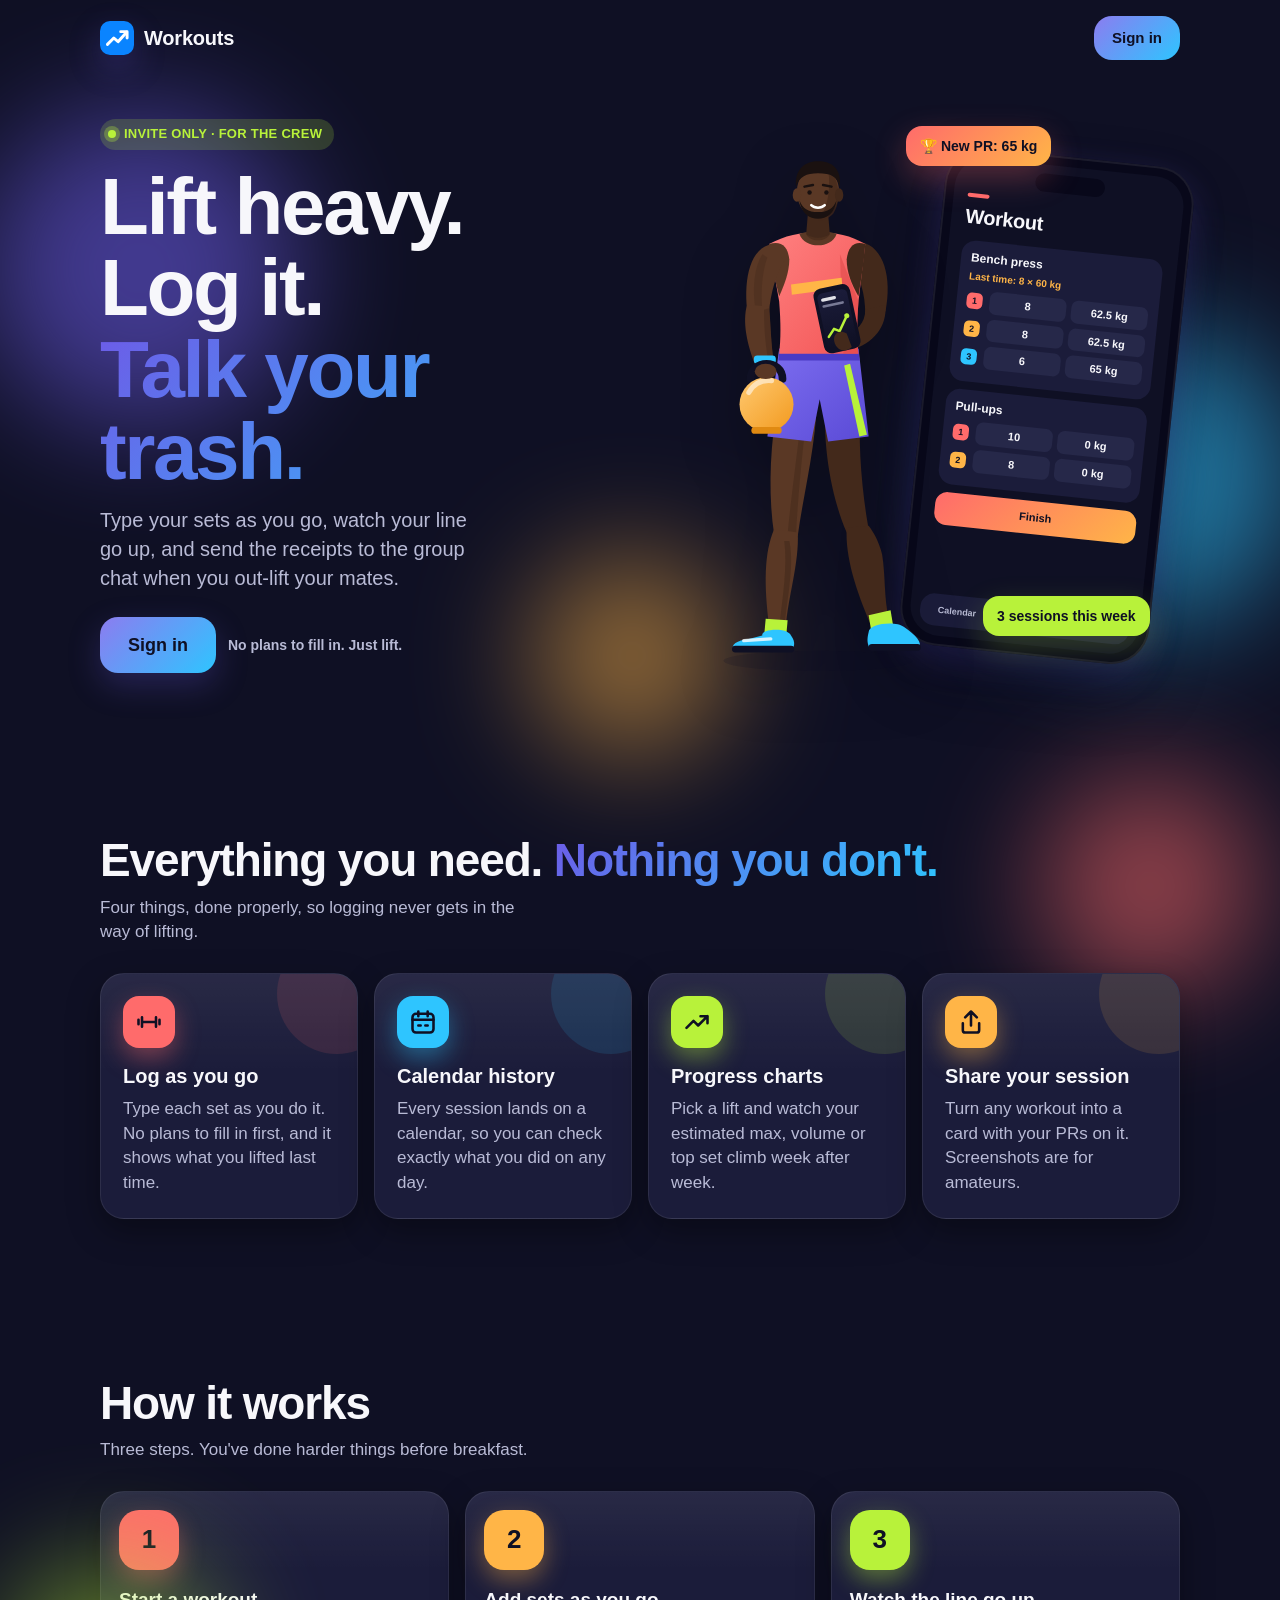
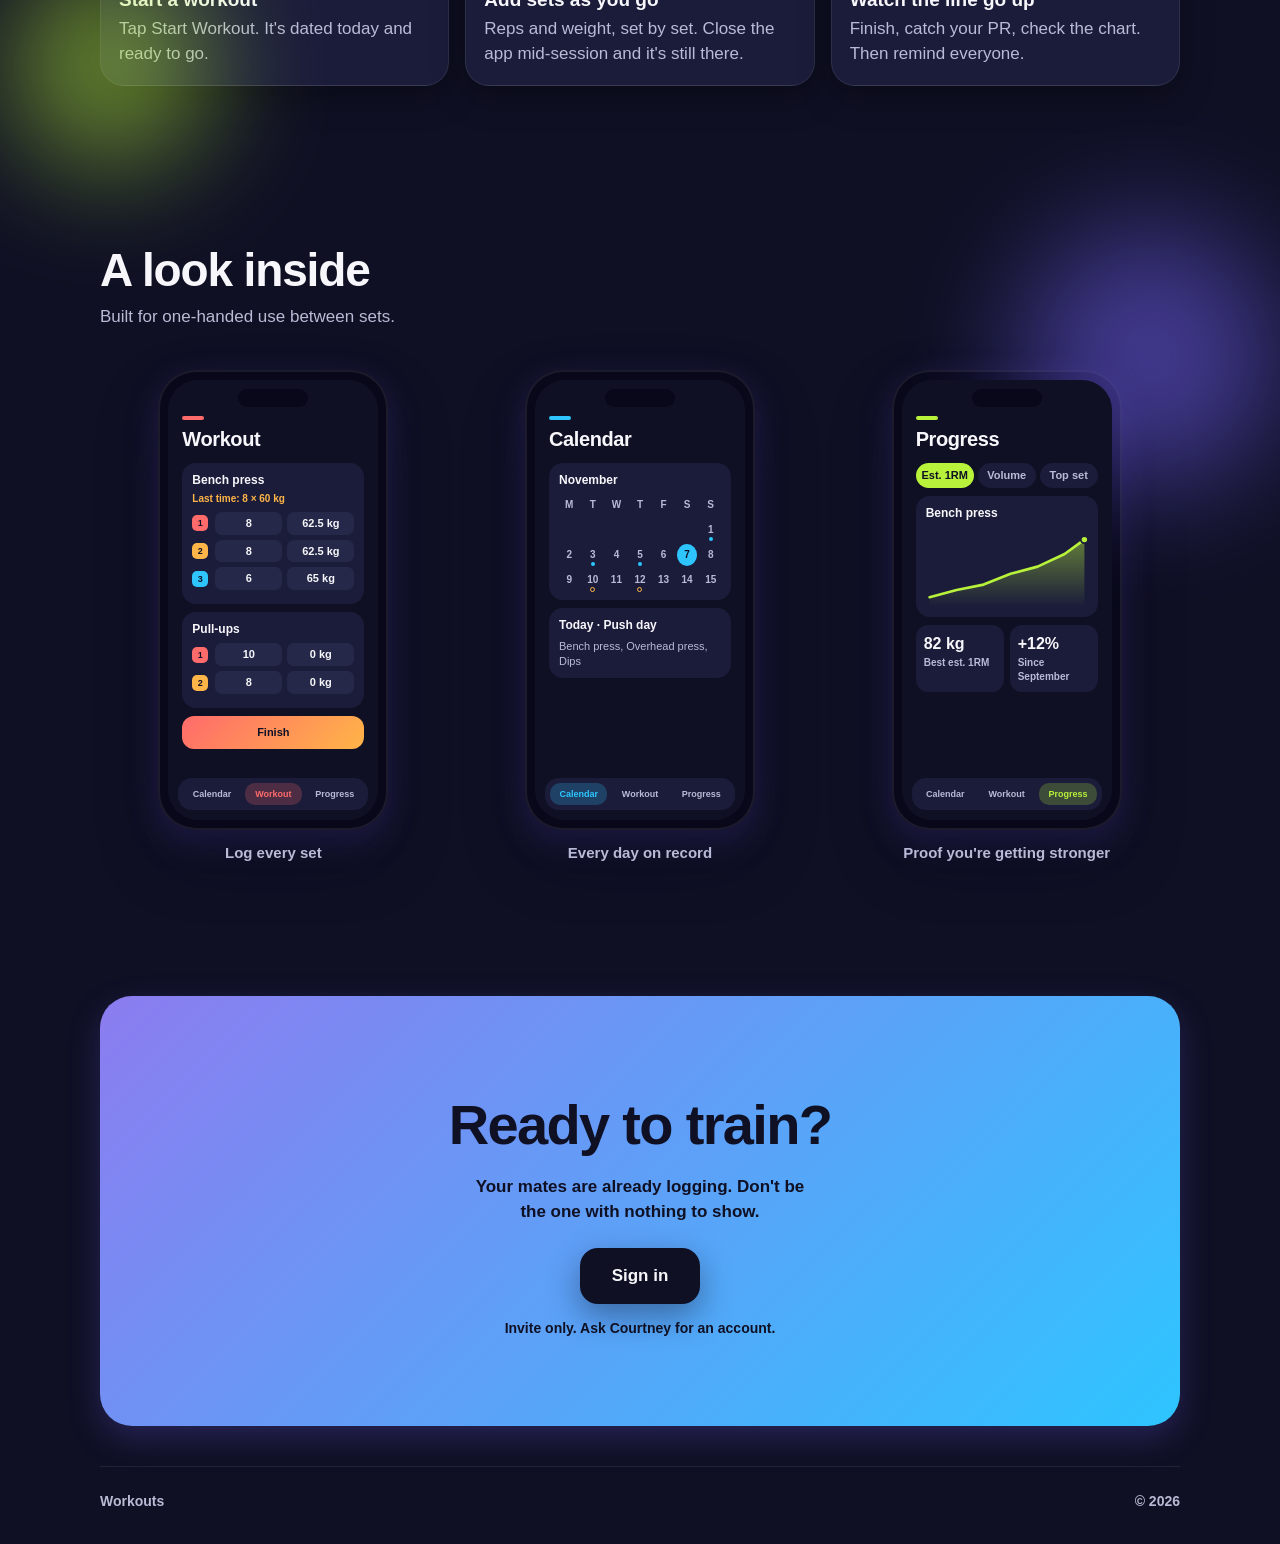
==== commit a32657e4: "Tidy hero headline lines and calendar title on small screens Co-Authored-By: Claude Opus 5.5 (1M con" ====
--- a/frontend/index.html
+++ b/frontend/index.html
@@ -38,7 +38,7 @@
         <div class="hero-grid">
           <div class="reveal">
             <span class="eyebrow">Invite only · for the crew</span>
-            <h1>Lift heavy. Log it. <span class="grad-text">Talk your trash.</span></h1>
+            <h1><span class="ln">Lift heavy.</span> <span class="ln">Log it.</span> <span class="ln grad-text">Talk your trash.</span></h1>
             <p class="sub">Type your sets as you go, watch your line go up, and send the receipts to the group chat when you out-lift your mates.</p>
             <div class="cta-row">
               <button class="btn primary" data-sign-in>Sign in</button>
--- a/frontend/styles.css
+++ b/frontend/styles.css
@@ -1,294 +1,540 @@
-/* Apple-style system look: SF font stack, grouped cards, translucent bars,
-   one accent colour, automatic light/dark mode. */
+/* Workouts design system: bold, colourful, friendly.
+   Dark is the default theme; light is chosen in Settings (html[data-theme]).
+   Feature colours: Calendar = sky, Workout = coral, Progress = lime,
+   Share/PRs = mango. "-ink" variants are the text-safe shade of each colour
+   for the current theme (all >= 4.5:1 on that theme's surfaces). */
 :root {
-  color-scheme: light dark;
-  --accent: #0A84FF;
-  --on-accent: #ffffff;
-  --bg: #f2f2f7;
-  --card: #ffffff;
-  --fill: rgba(118, 118, 128, 0.12);
-  --fill-strong: rgba(118, 118, 128, 0.2);
-  --separator: rgba(60, 60, 67, 0.18);
-  --label: #000000;
-  --label-2: rgba(60, 60, 67, 0.6);
-  --label-3: rgba(60, 60, 67, 0.3);
-  --danger: #ff3b30;
-  --bar: rgba(249, 249, 249, 0.78);
-  --shadow: 0 1px 2px rgba(0, 0, 0, 0.04), 0 8px 24px rgba(0, 0, 0, 0.06);
-  --radius: 16px;
-  --radius-sm: 12px;
-  --tab-h: 56px;
-  --ease: cubic-bezier(0.25, 0.1, 0.25, 1);
-  --t: 200ms;
-}
-@media (prefers-color-scheme: dark) {
-  :root {
-    --bg: #000000;
-    --card: #1c1c1e;
-    --fill: rgba(118, 118, 128, 0.24);
-    --fill-strong: rgba(118, 118, 128, 0.36);
-    --separator: rgba(84, 84, 88, 0.6);
-    --label: #ffffff;
-    --label-2: rgba(235, 235, 245, 0.6);
-    --label-3: rgba(235, 235, 245, 0.3);
-    --danger: #ff453a;
-    --bar: rgba(22, 22, 24, 0.78);
-    --shadow: none;
-  }
-}
+  /* palette */
+  --navy: #0F1024;
+  --offwhite: #F7F7FB;
+  --violet: #6C5CE7;
+  --violet-tint: #8C7CF0;   /* violet lifted so navy text on it passes AA */
+  --coral: #FF6B6B;
+  --mango: #FFB547;
+  --lime: #B8F23A;
+  --sky: #2EC5FF;
+  --on-colour: #0F1024;     /* text on any bright fill */
+
+  --grad-primary: linear-gradient(135deg, var(--violet-tint) 0%, var(--sky) 100%);
+  --grad-hero: linear-gradient(135deg, var(--violet) 0%, var(--sky) 100%);
+  --grad-hot: linear-gradient(135deg, var(--coral) 0%, var(--mango) 100%);
+
+  --shadow-violet: 0 12px 32px rgba(108, 92, 231, 0.25);
+  --shadow-coral: 0 12px 32px rgba(255, 107, 107, 0.3);
+  --shadow-sky: 0 12px 32px rgba(46, 197, 255, 0.25);
+  --shadow-lime: 0 12px 32px rgba(184, 242, 58, 0.22);
+
+  --radius: 24px;
+  --radius-sm: 16px;
+  --tab-h: 64px;
+  --font: -apple-system, BlinkMacSystemFont, "SF Pro Text", "SF Pro Display", "Segoe UI", Roboto, "Helvetica Neue", Arial, sans-serif;
+  --ease: cubic-bezier(0.2, 0.8, 0.2, 1);
+  --t: 220ms;
+}
+
+/* ---------- dark (default) ---------- */
+:root, :root[data-theme="dark"] {
+  color-scheme: dark;
+  --bg: #0F1024;
+  --surface: #1B1C3A;
+  --surface-2: #262849;
+  --surface-3: #31335A;
+  --border: rgba(255, 255, 255, 0.08);
+  --text: #F7F7FB;
+  --text-2: #B9BBD6;
+  --text-3: #9A9CC0;
+  --violet-ink: #A29BFE;
+  --sky-ink: #2EC5FF;
+  --coral-ink: #FF8A8A;
+  --lime-ink: #B8F23A;
+  --mango-ink: #FFB547;
+  --danger: #FF8A8A;
+  --bar: rgba(15, 16, 36, 0.82);
+  --card-shadow: 0 12px 32px rgba(0, 0, 0, 0.35);
+  --highlight: linear-gradient(180deg, rgba(255, 255, 255, 0.06), rgba(255, 255, 255, 0) 40%);
+  --blob-opacity: 0.55;
+}
+/* ---------- light ---------- */
+:root[data-theme="light"] {
+  color-scheme: light;
+  --bg: #F7F7FB;
+  --surface: #FFFFFF;
+  --surface-2: #EEEEF7;
+  --surface-3: #E3E3F1;
+  --border: rgba(15, 16, 36, 0.08);
+  --text: #0F1024;
+  --text-2: #4A4C68;
+  --text-3: #5D5F7D;
+  --violet-ink: #5443D6;
+  --sky-ink: #086A92;
+  --coral-ink: #B42A26;
+  --lime-ink: #3F6600;
+  --mango-ink: #8A5100;
+  --danger: #B42A26;
+  --bar: rgba(255, 255, 255, 0.86);
+  --card-shadow: 0 12px 32px rgba(108, 92, 231, 0.12);
+  --highlight: linear-gradient(180deg, rgba(255, 255, 255, 0.9), rgba(255, 255, 255, 0) 40%);
+  --blob-opacity: 0.35;
+}
+
+/* Feature colour for whichever tab is open (body[data-view] set by app.js). */
+body { --feat: var(--sky); --feat-ink: var(--sky-ink); --feat-shadow: var(--shadow-sky); }
+body[data-view="workout"] { --feat: var(--coral); --feat-ink: var(--coral-ink); --feat-shadow: var(--shadow-coral); }
+body[data-view="progress"] { --feat: var(--lime); --feat-ink: var(--lime-ink); --feat-shadow: var(--shadow-lime); }
+
 @media (prefers-reduced-motion: reduce) {
   :root { --t: 0ms; }
-  *, *::before, *::after { animation: none !important; transition: none !important; }
+  *, *::before, *::after { animation: none !important; transition: none !important; scroll-behavior: auto !important; }
 }
 
 * { box-sizing: border-box; }
-html { -webkit-text-size-adjust: 100%; }
+html { -webkit-text-size-adjust: 100%; scroll-behavior: smooth; }
 body {
   margin: 0;
   min-height: 100dvh;
   background: var(--bg);
-  color: var(--label);
-  font-family: -apple-system, BlinkMacSystemFont, "SF Pro Text", "SF Pro Display", "Helvetica Neue", Helvetica, Arial, sans-serif;
+  color: var(--text);
+  font-family: var(--font);
   font-size: 17px;
-  line-height: 1.35;
-  letter-spacing: -0.01em;
+  line-height: 1.45;
   -webkit-font-smoothing: antialiased;
   -webkit-tap-highlight-color: transparent;
 }
-button, input, select { font: inherit; color: inherit; letter-spacing: inherit; }
+button, input, select { font: inherit; color: inherit; }
 button { cursor: pointer; }
 [hidden] { display: none !important; }
 svg { fill: none; stroke: currentColor; stroke-width: 1.8; stroke-linecap: round; stroke-linejoin: round; }
-.muted { color: var(--label-2); }
-.error { color: var(--danger); font-size: 15px; }
-
-.boot { min-height: 100dvh; display: grid; place-items: center; padding: 24px; text-align: center; color: var(--label-2); }
-
+.muted { color: var(--text-2); }
+.error { color: var(--danger); font-size: 15px; font-weight: 600; }
+:focus-visible { outline: 3px solid var(--sky); outline-offset: 2px; }
+
+.boot { min-height: 100dvh; display: grid; place-items: center; padding: 24px; text-align: center; color: var(--text-2); }
+
+/* ================================================================ buttons */
+.btn {
+  display: flex; align-items: center; justify-content: center; gap: 8px; width: 100%;
+  min-height: 52px; padding: 0 22px; border: none; border-radius: 18px;
+  font-size: 17px; font-weight: 700; margin-top: 12px;
+  transition: transform 150ms var(--ease), box-shadow var(--t) var(--ease), opacity 150ms;
+}
+.btn:active { transform: scale(0.97); }
+.btn.primary { background: var(--grad-primary); color: var(--on-colour); box-shadow: var(--shadow-violet); }
+.btn.hot { background: var(--grad-hot); color: var(--on-colour); box-shadow: var(--shadow-coral); }
+.btn.secondary { background: var(--surface-2); color: var(--feat-ink); }
+.btn.text { background: none; color: var(--feat-ink); }
+.btn.danger { color: var(--danger); }
+.btn:disabled { opacity: 0.55; }
+.btn-link { background: none; border: none; color: var(--violet-ink); font-size: 17px; font-weight: 700; min-height: 44px; min-width: 44px; padding: 0 4px; }
+.pill-btn {
+  min-height: 44px; padding: 0 18px; border: none; border-radius: 999px;
+  background: color-mix(in srgb, var(--feat) 16%, transparent); color: var(--feat-ink);
+  font-size: 15px; font-weight: 700;
+  transition: transform 150ms var(--ease), background-color var(--t);
+}
+.pill-btn:active { transform: scale(0.96); }
+.icon-btn {
+  width: 44px; height: 44px; border-radius: 50%; border: none; flex: none;
+  background: var(--surface-2); color: var(--text-2); display: grid; place-items: center; font-size: 26px; line-height: 1;
+  transition: transform 150ms var(--ease);
+}
+.icon-btn:active { transform: scale(0.92); }
+.icon-btn svg { width: 22px; height: 22px; fill: currentColor; stroke: none; }
+.icon-btn.plain { background: none; font-size: 30px; color: var(--feat-ink); }
+.icon-btn.small { background: none; color: var(--text-3); font-size: 18px; }
+.icon-btn.small svg { width: 18px; height: 18px; fill: none; stroke: currentColor; }
+.icon-btn:disabled { opacity: 0.35; }
+
+.card {
+  background: var(--highlight), var(--surface);
+  border: 1px solid var(--border);
+  border-radius: var(--radius);
+  box-shadow: var(--card-shadow);
+}
+
+/* ================================================================ app shell */
 #app {
-  max-width: 640px;
+  position: relative;
+  max-width: 680px;
   margin: 0 auto;
-  padding: 0 20px calc(var(--tab-h) + env(safe-area-inset-bottom) + 96px);
-}
-.view { animation: fade var(--t) var(--ease); }
-@keyframes fade { from { opacity: 0; transform: translateY(6px); } }
-
-/* Large title header */
+  padding: 0 20px calc(var(--tab-h) + env(safe-area-inset-bottom) + 104px);
+}
+.view { animation: rise var(--t) var(--ease); }
+@keyframes rise { from { opacity: 0; transform: translateY(10px); } }
+
 .large-header {
   display: flex; align-items: flex-end; justify-content: space-between; gap: 12px;
-  padding: calc(env(safe-area-inset-top) + 28px) 0 16px;
-}
-.large-header h1 { font-size: 34px; line-height: 1.1; font-weight: 700; letter-spacing: 0.01em; margin: 0; }
-.subtitle { margin: 4px 0 0; color: var(--label-2); font-size: 15px; }
-
-/* Buttons */
-.btn {
-  display: flex; align-items: center; justify-content: center; width: 100%;
-  min-height: 50px; padding: 0 20px; border: none; border-radius: 14px;
-  font-size: 17px; font-weight: 600; margin-top: 12px;
-  transition: transform var(--t) var(--ease), opacity var(--t) var(--ease), background-color var(--t) var(--ease);
-}
-.btn:active { transform: scale(0.98); opacity: 0.85; }
-.btn.primary { background: var(--accent); color: var(--on-accent); }
-.btn.secondary { background: var(--fill); color: var(--accent); }
-.btn.text { background: none; color: var(--accent); }
-.btn.danger { color: var(--danger); }
-.btn:disabled { opacity: 0.5; }
-.btn-link { background: none; border: none; color: var(--accent); font-size: 17px; font-weight: 600; min-height: 44px; min-width: 44px; padding: 0 4px; }
-.pill-btn {
-  min-height: 44px; padding: 0 16px; border: none; border-radius: 999px;
-  background: var(--fill); color: var(--accent); font-size: 15px; font-weight: 600;
-  transition: background-color var(--t) var(--ease);
-}
-.pill-btn:active { background: var(--fill-strong); }
-.icon-btn {
-  width: 44px; height: 44px; border-radius: 50%; border: none; flex: none;
-  background: var(--fill); color: var(--accent); display: grid; place-items: center; font-size: 26px; line-height: 1;
-}
-.icon-btn svg { width: 22px; height: 22px; fill: currentColor; stroke: none; }
-.icon-btn.plain { background: none; font-size: 30px; }
-.icon-btn.small { width: 44px; height: 44px; background: none; color: var(--label-2); font-size: 18px; }
-.icon-btn.small svg { width: 18px; height: 18px; fill: none; stroke: currentColor; }
-
-.card { background: var(--card); border-radius: var(--radius); box-shadow: var(--shadow); }
+  padding: calc(env(safe-area-inset-top) + 28px) 0 18px;
+}
+.large-header h1 { font-size: 36px; line-height: 1.05; font-weight: 800; letter-spacing: -0.02em; margin: 0; }
+.large-header h1::before {
+  content: ""; display: block; width: 36px; height: 6px; border-radius: 3px; margin-bottom: 10px;
+  background: var(--feat); box-shadow: var(--feat-shadow);
+}
+.subtitle { margin: 6px 0 0; color: var(--text-2); font-size: 15px; font-weight: 600; }
 
 /* Floating Start button + tab bar */
 .fab {
   position: fixed; left: 50%; transform: translateX(-50%);
   bottom: calc(var(--tab-h) + env(safe-area-inset-bottom) + 16px); z-index: 20;
-  min-height: 50px; padding: 0 28px; border: none; border-radius: 999px;
-  background: var(--accent); color: var(--on-accent); font-size: 17px; font-weight: 600;
-  box-shadow: 0 8px 24px rgba(10, 132, 255, 0.35);
-  transition: transform var(--t) var(--ease);
-}
-.fab:active { transform: translateX(-50%) scale(0.96); }
+  min-height: 54px; padding: 0 30px; border: none; border-radius: 999px;
+  background: var(--grad-hot); color: var(--on-colour); font-size: 17px; font-weight: 800;
+  box-shadow: var(--shadow-coral);
+  transition: transform 150ms var(--ease);
+}
+.fab:active { transform: translateX(-50%) scale(0.95); }
 .tabbar {
   position: fixed; left: 0; right: 0; bottom: 0; z-index: 30;
-  display: grid; grid-template-columns: repeat(3, 1fr);
-  padding-bottom: env(safe-area-inset-bottom);
+  display: grid; grid-template-columns: repeat(3, 1fr); gap: 6px;
+  padding: 6px 10px calc(env(safe-area-inset-bottom) + 6px);
   background: var(--bar);
   -webkit-backdrop-filter: saturate(180%) blur(20px);
   backdrop-filter: saturate(180%) blur(20px);
-  border-top: 0.5px solid var(--separator);
+  border-top: 1px solid var(--border);
 }
 .tabbar button {
-  height: var(--tab-h); border: none; background: none; color: var(--label-2);
-  display: flex; flex-direction: column; align-items: center; justify-content: center; gap: 3px;
-  font-size: 11px; font-weight: 600; transition: color var(--t) var(--ease);
-}
-.tabbar svg { width: 26px; height: 26px; }
-.tabbar button.on { color: var(--accent); }
-
-/* Calendar */
-.cal-card { padding: 12px 12px 14px; }
+  height: calc(var(--tab-h) - 12px); border: none; border-radius: 16px; background: none; color: var(--text-2);
+  display: flex; flex-direction: column; align-items: center; justify-content: center; gap: 2px;
+  font-size: 12px; font-weight: 700; transition: color var(--t), background-color var(--t);
+}
+.tabbar svg { width: 24px; height: 24px; stroke-width: 2.1; }
+.tabbar button[data-view="calendar"] { --c: var(--sky); --ci: var(--sky-ink); }
+.tabbar button[data-view="workout"] { --c: var(--coral); --ci: var(--coral-ink); }
+.tabbar button[data-view="progress"] { --c: var(--lime); --ci: var(--lime-ink); }
+.tabbar button.on { color: var(--ci); background: color-mix(in srgb, var(--c) 16%, transparent); }
+@media (min-width: 700px) {
+  .tabbar { left: 50%; right: auto; transform: translateX(-50%); width: 440px; bottom: 16px; border-radius: 24px; border: 1px solid var(--border); padding-bottom: 6px; box-shadow: var(--card-shadow); }
+  .fab { bottom: calc(var(--tab-h) + 40px); }
+}
+
+/* ================================================================ calendar (sky) */
+.cal-card { padding: 14px 12px 16px; }
 .cal-nav { display: flex; align-items: center; gap: 0; margin-bottom: 8px; }
-.cal-nav h2 { flex: 1; min-width: 0; margin: 0 0 0 8px; white-space: nowrap; overflow: hidden; text-overflow: ellipsis; font-size: 17px; font-weight: 700; order: -1; }
+.cal-nav h2 { flex: 1; min-width: 0; margin: 0 0 0 8px; white-space: nowrap; overflow: hidden; text-overflow: ellipsis; font-size: 17px; font-weight: 800; order: -1; }
 .cal-grid { display: grid; grid-template-columns: repeat(7, minmax(0, 1fr)); gap: 2px; }
-.cal-weekdays span { text-align: center; font-size: 12px; font-weight: 600; color: var(--label-3); text-transform: uppercase; padding: 4px 0; }
+.cal-weekdays span { text-align: center; font-size: 12px; font-weight: 700; color: var(--text-3); text-transform: uppercase; padding: 4px 0; }
 .cal-day {
-  min-height: 48px; min-width: 0; padding: 0; border: none; background: none; border-radius: 12px;
+  min-height: 50px; min-width: 0; padding: 0; border: none; background: none; border-radius: 14px;
   display: flex; flex-direction: column; align-items: center; justify-content: center; gap: 4px;
-  font-size: 17px; font-variant-numeric: tabular-nums;
-  transition: background-color var(--t) var(--ease);
-}
-.cal-day:active { background: var(--fill); }
-.cal-day .n { width: 34px; max-width: 100%; height: 34px; display: grid; place-items: center; border-radius: 50%; transition: background-color var(--t) var(--ease), color var(--t) var(--ease); }
-.cal-day.today .n { color: var(--accent); font-weight: 700; }
-.cal-day.selected .n { background: var(--accent); color: var(--on-accent); font-weight: 600; }
-.cal-day .marks { display: flex; gap: 3px; height: 7px; }
-.cal-blank { min-height: 48px; }
-.dot { width: 7px; height: 7px; border-radius: 50%; display: inline-block; }
-.dot.done { background: var(--accent); }
-.dot.planned { border: 1.5px solid var(--accent); }
-.cal-legend { display: flex; gap: 16px; justify-content: center; margin-top: 10px; font-size: 13px; color: var(--label-2); }
+  font-size: 16px; font-weight: 600; font-variant-numeric: tabular-nums;
+  transition: background-color var(--t), transform 150ms var(--ease);
+}
+.cal-day:active { transform: scale(0.92); }
+.cal-day .n { width: 36px; max-width: 100%; height: 36px; display: grid; place-items: center; border-radius: 50%; border: 2px solid transparent; }
+.cal-day.today .n {
+  background: linear-gradient(var(--surface), var(--surface)) padding-box, var(--grad-hero) border-box;
+  font-weight: 800; color: var(--text);
+}
+.cal-day.selected .n { background: var(--sky); color: var(--on-colour); font-weight: 800; box-shadow: var(--shadow-sky); }
+.cal-day.today.selected .n { background: linear-gradient(var(--sky), var(--sky)) padding-box, var(--grad-hero) border-box; }
+.cal-day .marks { display: flex; gap: 3px; height: 8px; }
+.cal-blank { min-height: 50px; }
+.cal-nav .pill-btn { padding: 0 14px; }
+.dot { width: 8px; height: 8px; border-radius: 50%; display: inline-block; }
+.dot.done { background: var(--sky); }
+.dot.planned { border: 2px solid var(--mango); }
+.cal-legend { display: flex; gap: 18px; justify-content: center; margin-top: 10px; font-size: 13px; font-weight: 600; color: var(--text-2); }
 .cal-legend span { display: inline-flex; align-items: center; gap: 6px; }
 
 .day-head { display: flex; align-items: center; justify-content: space-between; gap: 12px; margin: 28px 0 12px; }
-.day-head h2 { margin: 0; font-size: 22px; font-weight: 700; }
+.day-head h2 { margin: 0; font-size: 24px; font-weight: 800; }
 
 .workout-list { list-style: none; margin: 0; padding: 0; display: grid; grid-template-columns: minmax(0, 1fr); gap: 12px; }
 .workout-card {
-  width: 100%; text-align: left; border: none; padding: 16px 18px; display: block;
-  transition: transform var(--t) var(--ease);
-}
-.workout-card:active { transform: scale(0.99); }
+  width: 100%; text-align: left; padding: 16px 18px 16px 22px; display: block; position: relative; overflow: hidden;
+  transition: transform 150ms var(--ease);
+}
+.workout-card::before { content: ""; position: absolute; left: 0; top: 0; bottom: 0; width: 6px; background: var(--sky); }
+.workout-card:active { transform: scale(0.985); }
 .workout-card .top { display: flex; justify-content: space-between; align-items: center; gap: 8px; margin-bottom: 6px; }
-.workout-card strong { font-size: 17px; }
-.workout-card .ex { color: var(--label-2); font-size: 15px; margin: 0; }
-.badge { font-size: 12px; font-weight: 600; padding: 3px 10px; border-radius: 999px; background: var(--fill); color: var(--label-2); }
-.badge.planned { color: var(--accent); background: rgba(10, 132, 255, 0.12); }
-.empty { color: var(--label-2); text-align: center; padding: 24px 0; margin: 0; }
-.empty-state { text-align: center; padding: 48px 16px; color: var(--label-2); }
-.empty-state p { margin: 0 0 8px; font-size: 17px; }
+.workout-card strong { font-size: 17px; font-weight: 800; }
+.workout-card .ex { color: var(--text-2); font-size: 15px; margin: 0; padding-right: 72px; }
+.badge { font-size: 12px; font-weight: 800; padding: 4px 10px; border-radius: 999px; background: color-mix(in srgb, var(--sky) 18%, transparent); color: var(--sky-ink); }
+.badge.planned { color: var(--mango-ink); background: color-mix(in srgb, var(--mango) 18%, transparent); }
+.empty { color: var(--text-2); text-align: center; padding: 24px 0; margin: 0; }
+.empty-state { text-align: center; padding: 16px 16px 40px; color: var(--text-2); position: relative; }
+.empty-state .art { width: 150px; height: auto; display: block; margin: 0 auto 12px; animation: float 4s ease-in-out infinite; }
+.empty-state p { margin: 0 0 6px; font-size: 17px; }
+.empty-state .lead { color: var(--text); font-size: 20px; font-weight: 800; }
 .empty-state .btn { max-width: 320px; margin: 20px auto 0; }
 
-/* Workout editor */
+.workout-item { position: relative; }
+.workout-item .card-share {
+  position: absolute; right: 12px; bottom: 10px; min-height: 44px; padding: 0 16px;
+  border: none; border-radius: 999px; background: color-mix(in srgb, var(--mango) 18%, transparent);
+  color: var(--mango-ink); font-size: 15px; font-weight: 800;
+}
+
+/* ================================================================ workout (coral) */
 .exercise-list { list-style: none; margin: 0; padding: 0; display: grid; grid-template-columns: minmax(0, 1fr); gap: 16px; }
-.exercise { padding: 14px 14px 10px; }
-.ex-head { display: flex; align-items: center; gap: 4px; }
+.exercise { padding: 14px 14px 10px; position: relative; overflow: hidden; }
+.exercise::before { content: ""; position: absolute; left: 0; right: 0; top: 0; height: 5px; background: var(--grad-hot); }
+.ex-head { display: flex; align-items: center; gap: 2px; }
 .ex-head input {
   flex: 1; min-width: 0; min-height: 44px; border: none; background: none; padding: 0 4px;
-  font-size: 20px; font-weight: 600; outline: none;
-}
-.ex-head input::placeholder { color: var(--label-3); }
+  font-size: 21px; font-weight: 800; outline: none;
+}
+.ex-head input::placeholder { color: var(--text-3); }
 .set-grid { display: grid; grid-template-columns: 36px minmax(0, 1fr) minmax(0, 1fr) 44px; gap: 8px; align-items: center; }
-.set-labels { margin: 8px 0 4px; font-size: 12px; font-weight: 600; color: var(--label-2); text-transform: uppercase; }
+.set-labels { margin: 8px 0 6px; font-size: 12px; font-weight: 800; color: var(--text-2); text-transform: uppercase; letter-spacing: 0.04em; }
 .set-labels span { text-align: center; }
 .set-row { margin-bottom: 8px; }
-.set-row .idx { text-align: center; color: var(--label-2); font-variant-numeric: tabular-nums; font-weight: 600; }
+.set-row .idx {
+  width: 32px; height: 32px; justify-self: center; display: grid; place-items: center; border-radius: 10px;
+  background: var(--coral); color: var(--on-colour); font-variant-numeric: tabular-nums; font-weight: 800; font-size: 15px;
+}
+.set-row:nth-child(4n+2) .idx { background: var(--mango); }
+.set-row:nth-child(4n+3) .idx { background: var(--sky); }
+.set-row:nth-child(4n+4) .idx { background: var(--lime); }
 .set-row input {
-  width: 100%; min-height: 44px; border: none; border-radius: 10px; background: var(--fill);
-  text-align: center; font-size: 17px; font-variant-numeric: tabular-nums; outline: none;
-  transition: box-shadow var(--t) var(--ease);
-}
-.set-row input:focus { box-shadow: 0 0 0 2px var(--accent); }
-.set-row input[aria-invalid="true"] { box-shadow: 0 0 0 2px var(--danger); }
-.add-set { width: 100%; min-height: 44px; border: none; background: none; color: var(--accent); font-weight: 600; font-size: 15px; }
+  width: 100%; min-height: 46px; border: 2px solid transparent; border-radius: 14px; background: var(--surface-2);
+  text-align: center; font-size: 18px; font-weight: 700; font-variant-numeric: tabular-nums; outline: none;
+  transition: border-color var(--t), background-color var(--t);
+}
+.set-row input::placeholder { color: var(--text-3); font-weight: 600; }
+.set-row input:focus { border-color: var(--coral); background: var(--surface-3); }
+.set-row input[aria-invalid="true"] { border-color: var(--danger); }
+.add-set { width: 100%; min-height: 44px; border: none; background: none; color: var(--coral-ink); font-weight: 800; font-size: 15px; }
+.last-time { margin: 0 4px 6px; font-size: 14px; font-weight: 600; color: var(--mango-ink); }
+.last-time:empty { display: none; }
 .wk-actions { margin-top: 24px; }
-
-/* Progress */
-.field-label { display: block; font-size: 13px; font-weight: 600; color: var(--label-2); text-transform: uppercase; margin: 0 0 6px 4px; }
+#wk-finish { min-height: 60px; font-size: 19px; font-weight: 800; border-radius: 20px; }
+
+/* Celebration burst on Finish */
+.burst { position: fixed; left: 50%; top: 40%; width: 0; height: 0; z-index: 200; pointer-events: none; }
+.burst i {
+  position: absolute; left: 0; top: 0; width: 10px; height: 14px; border-radius: 3px;
+  animation: burst 400ms var(--ease) forwards;
+}
+@keyframes burst {
+  from { transform: translate(-50%, -50%) rotate(0) scale(0.4); opacity: 1; }
+  to { transform: translate(var(--x), var(--y)) rotate(var(--r)) scale(1); opacity: 0; }
+}
+
+/* ================================================================ progress (lime) */
+.field-label { display: block; font-size: 13px; font-weight: 800; color: var(--text-2); text-transform: uppercase; letter-spacing: 0.04em; margin: 0 0 8px 4px; }
 select {
-  width: 100%; min-height: 50px; border: none; border-radius: var(--radius-sm); padding: 0 16px;
-  background: var(--card); box-shadow: var(--shadow); font-size: 17px;
+  width: 100%; min-height: 52px; border: 1px solid var(--border); border-radius: var(--radius-sm); padding: 0 18px;
+  background: var(--surface); box-shadow: var(--card-shadow); font-size: 17px; font-weight: 700;
   appearance: none; -webkit-appearance: none;
-  background-image: linear-gradient(45deg, transparent 50%, var(--label-2) 50%), linear-gradient(135deg, var(--label-2) 50%, transparent 50%);
-  background-position: calc(100% - 22px) 50%, calc(100% - 16px) 50%;
+  background-image: linear-gradient(45deg, transparent 50%, var(--text-2) 50%), linear-gradient(135deg, var(--text-2) 50%, transparent 50%);
+  background-position: calc(100% - 24px) 50%, calc(100% - 18px) 50%;
   background-size: 6px 6px; background-repeat: no-repeat;
 }
 .segmented {
-  display: grid; grid-auto-flow: column; grid-auto-columns: 1fr; gap: 2px;
-  padding: 2px; border-radius: 10px; background: var(--fill); margin: 16px 0;
+  display: grid; grid-auto-flow: column; grid-auto-columns: 1fr; gap: 8px;
+  margin: 16px 0;
 }
 .segmented button {
-  min-height: 40px; border: none; border-radius: 8px; background: none; font-size: 15px; font-weight: 500;
-  transition: background-color var(--t) var(--ease), box-shadow var(--t) var(--ease);
-}
-.segmented button[aria-checked="true"] { background: var(--card); font-weight: 600; box-shadow: 0 3px 8px rgba(0, 0, 0, 0.12), 0 1px 1px rgba(0, 0, 0, 0.04); }
-@media (prefers-color-scheme: dark) { .segmented button[aria-checked="true"] { background: #636366; } }
-.segmented.small { margin: 0; min-width: 120px; }
-.segmented.small button { min-height: 36px; }
-
-.chart-card { position: relative; padding: 16px 8px 8px; }
-.chart-caption { margin: 0 12px 4px; font-size: 13px; color: var(--label-2); }
+  min-height: 44px; border: 2px solid var(--border); border-radius: 999px; background: var(--surface); color: var(--text-2);
+  font-size: 15px; font-weight: 700;
+  transition: background-color var(--t), color var(--t), transform 150ms var(--ease);
+}
+.segmented button:active { transform: scale(0.96); }
+.segmented button[aria-checked="true"] { background: var(--seg, var(--lime)); border-color: transparent; color: var(--on-colour); box-shadow: 0 8px 20px color-mix(in srgb, var(--seg, var(--lime)) 35%, transparent); }
+#prog-metric [data-metric="e1rm"] { --seg: var(--lime); }
+#prog-metric [data-metric="volume"] { --seg: var(--sky); }
+#prog-metric [data-metric="top"] { --seg: var(--mango); }
+.segmented.small { margin: 0; min-width: 130px; gap: 6px; }
+.segmented.small button { min-height: 44px; padding: 0 12px; }
+.segmented.small button[aria-checked="true"] { --seg: var(--violet-tint); }
+
+.chart-card { position: relative; padding: 18px 8px 8px; }
+.chart-caption { margin: 0 12px 4px; font-size: 13px; font-weight: 600; color: var(--text-2); }
 .chart { height: 280px; touch-action: pan-y; }
 .chart svg { outline: none; display: block; width: 100%; height: 100%; overflow: visible; }
-.chart .grid { stroke: var(--separator); stroke-width: 1; }
-.chart .axis { fill: var(--label-2); stroke: none; font-size: 11px; font-variant-numeric: tabular-nums; }
-.chart .line { stroke: var(--accent); stroke-width: 2; }
-.chart .area { fill: var(--accent); stroke: none; opacity: 0.1; }
-.chart .pt { fill: var(--accent); stroke: var(--card); stroke-width: 2; }
-.chart .cross { stroke: var(--label-3); stroke-width: 1; }
-.chart .best { fill: var(--label); stroke: none; font-size: 12px; font-weight: 600; }
+.chart rect { stroke: none; }
+.chart .grid { stroke: var(--border); stroke-width: 1; }
+.chart .axis { fill: var(--text-2); stroke: none; font-size: 11px; font-weight: 600; font-variant-numeric: tabular-nums; }
+.chart .line { stroke: var(--lime-ink); stroke-width: 3; }
+.chart .area { fill: url(#lime-fill); stroke: none; opacity: 1; }
+.chart .pt { fill: var(--lime-ink); stroke: var(--surface); stroke-width: 2; }
+.chart .cross { stroke: var(--text-3); stroke-width: 1; stroke-dasharray: 3 3; }
+.chart .best { fill: var(--text); stroke: none; font-size: 12px; font-weight: 800; }
 .chart-tip {
   position: absolute; top: 8px; transform: translateX(-50%); pointer-events: none;
-  background: var(--card); color: var(--label); border-radius: 10px; padding: 6px 12px;
-  box-shadow: 0 4px 16px rgba(0, 0, 0, 0.18); font-size: 13px; white-space: nowrap; text-align: center;
-}
-.chart-tip b { display: block; font-size: 17px; font-variant-numeric: tabular-nums; }
-
-/* Sheets */
+  background: var(--lime); color: var(--on-colour); border-radius: 12px; padding: 6px 12px;
+  box-shadow: var(--shadow-lime); font-size: 13px; font-weight: 600; white-space: nowrap; text-align: center;
+}
+.chart-tip b { display: block; font-size: 17px; font-weight: 800; font-variant-numeric: tabular-nums; }
+
+/* ================================================================ sheets */
 dialog.sheet {
   width: 100%; max-width: 640px; max-height: 90dvh; margin: auto auto 0;
-  padding: 8px 20px calc(env(safe-area-inset-bottom) + 20px);
-  border: none; border-radius: 20px 20px 0 0; background: var(--bg); color: var(--label); overflow-y: auto;
-}
-dialog.sheet[open] { animation: sheet-up 250ms var(--ease); }
-dialog.sheet::backdrop { background: rgba(0, 0, 0, 0.35); }
+  padding: 10px 20px calc(env(safe-area-inset-bottom) + 20px);
+  border: 1px solid var(--border); border-radius: 28px 28px 0 0; background: var(--bg); color: var(--text); overflow-y: auto;
+}
+dialog.sheet[open] { animation: sheet-up 300ms var(--ease); }
+dialog.sheet::backdrop { background: rgba(8, 8, 20, 0.55); -webkit-backdrop-filter: blur(4px); backdrop-filter: blur(4px); }
 @keyframes sheet-up { from { transform: translateY(100%); } }
-@media (min-width: 700px) { dialog.sheet { margin: auto; border-radius: 20px; } }
-.sheet-head { display: grid; grid-template-columns: 60px 1fr 60px; align-items: center; text-align: center; margin-bottom: 12px; }
-.sheet-head strong { font-size: 17px; }
+@media (min-width: 700px) { dialog.sheet { margin: auto; border-radius: 28px; } }
+.sheet-head { display: grid; grid-template-columns: 64px 1fr 64px; align-items: center; text-align: center; margin-bottom: 14px; }
+.sheet-head strong { font-size: 18px; font-weight: 800; }
 .sheet-head .btn-link { justify-self: end; }
 .detail-ex { padding: 14px 16px; margin-bottom: 12px; }
-.detail-ex h3 { margin: 0 0 8px; font-size: 17px; }
+.detail-ex h3 { margin: 0 0 8px; font-size: 17px; font-weight: 800; }
 .detail-ex table { width: 100%; border-collapse: collapse; font-variant-numeric: tabular-nums; font-size: 15px; }
-.detail-ex td { padding: 6px 0; border-top: 0.5px solid var(--separator); }
-.detail-ex td:first-child { color: var(--label-2); width: 56px; }
-.detail-ex td:last-child { text-align: right; }
-.settings-card .row { display: flex; align-items: center; justify-content: space-between; gap: 12px; min-height: 56px; padding: 6px 16px; }
-
-.toast {
-  position: fixed; inset: auto; margin: 0; border: none; width: max-content; max-width: calc(100vw - 32px); text-align: center; left: 50%; top: calc(env(safe-area-inset-top) + 12px); transform: translateX(-50%); z-index: 100;
-  background: var(--card); color: var(--label); box-shadow: 0 6px 24px rgba(0, 0, 0, 0.2);
-  padding: 12px 20px; border-radius: 20px; font-size: 15px; font-weight: 500;
-  animation: fade var(--t) var(--ease);
-}
-
-/* Day list: card with a separate Share button */
-.workout-item { position: relative; }
-.workout-item .card-share {
-  position: absolute; right: 10px; bottom: 8px; min-height: 44px; padding: 0 14px;
-  border: none; background: none; color: var(--accent); font-size: 15px; font-weight: 600;
-}
-
-/* "Last time" hint under an exercise name */
-.last-time { margin: 0 4px 6px; font-size: 14px; color: var(--label-2); }
-.last-time:empty { display: none; }
-
-/* Share sheet */
+.detail-ex td { padding: 7px 0; border-top: 1px solid var(--border); }
+.detail-ex td:first-child { color: var(--text-2); width: 60px; font-weight: 600; }
+.detail-ex td:last-child { text-align: right; font-weight: 700; }
+#detail-share { background: var(--grad-hot); box-shadow: var(--shadow-coral); }
+.settings-card .row { display: flex; align-items: center; justify-content: space-between; gap: 12px; min-height: 60px; padding: 8px 16px; font-weight: 700; }
+.settings-card .row + .row { border-top: 1px solid var(--border); }
+
 .share-preview {
-  display: block; width: 100%; max-width: 360px; margin: 0 auto; aspect-ratio: 4 / 5;
-  border-radius: 16px; background: #000; box-shadow: var(--shadow);
+  display: block; width: 100%; max-width: 340px; margin: 0 auto; aspect-ratio: 4 / 5;
+  border-radius: 20px; background: var(--navy); box-shadow: 0 16px 40px rgba(255, 181, 71, 0.25);
 }
 .two-up { display: grid; grid-template-columns: 1fr 1fr; gap: 12px; }
 .two-up .btn { margin-top: 16px; }
+#share-go { background: var(--grad-hot); box-shadow: var(--shadow-coral); }
+
+.toast {
+  position: fixed; inset: auto; margin: 0; border: none; width: max-content; max-width: calc(100vw - 32px); text-align: center;
+  left: 50%; top: calc(env(safe-area-inset-top) + 12px); transform: translateX(-50%); z-index: 100;
+  background: var(--surface); color: var(--text); box-shadow: var(--card-shadow); border: 1px solid var(--border);
+  padding: 12px 20px; border-radius: 20px; font-size: 15px; font-weight: 700;
+  animation: rise var(--t) var(--ease);
+}
+.toast.pr { background: var(--grad-hot); color: var(--on-colour); border-color: transparent; box-shadow: var(--shadow-coral); }
+
+/* ================================================================ landing page */
+@keyframes float { 0%, 100% { transform: translateY(0); } 50% { transform: translateY(-10px); } }
+
+.landing { overflow-x: hidden; }
+.lp-wrap { max-width: 1160px; margin: 0 auto; padding: 0 20px; }
+.blob { position: absolute; border-radius: 50%; filter: blur(60px); opacity: var(--blob-opacity); pointer-events: none; z-index: 0; }
+.blob.v { background: var(--violet); } .blob.s { background: var(--sky); } .blob.c { background: var(--coral); }
+.blob.m { background: var(--mango); } .blob.l { background: var(--lime); }
+
+.lp-nav { position: relative; z-index: 2; display: flex; align-items: center; justify-content: space-between; padding: calc(env(safe-area-inset-top) + 16px) 0 8px; }
+.brand { display: inline-flex; align-items: center; gap: 10px; font-weight: 800; font-size: 20px; letter-spacing: -0.01em; color: var(--text); text-decoration: none; }
+.brand img { width: 34px; height: 34px; border-radius: 10px; box-shadow: var(--shadow-violet); }
+.lp-nav .btn { width: auto; margin: 0; min-height: 44px; padding: 0 18px; font-size: 15px; box-shadow: none; }
+
+.hero { position: relative; padding: 24px 0 56px; }
+.hero .blob.v { width: 320px; height: 320px; left: -120px; top: 40px; }
+.hero .blob.s { width: 300px; height: 300px; right: -120px; top: 260px; }
+.hero .blob.m { width: 200px; height: 200px; left: 40%; bottom: 0; }
+.hero-grid { position: relative; z-index: 1; display: grid; gap: 28px; }
+.eyebrow {
+  display: inline-flex; align-items: center; gap: 8px; padding: 6px 12px 6px 8px; border-radius: 999px;
+  background: color-mix(in srgb, var(--lime) 18%, transparent); color: var(--lime-ink); font-size: 13px; font-weight: 800; letter-spacing: 0.02em; text-transform: uppercase;
+}
+.eyebrow::before { content: ""; width: 8px; height: 8px; border-radius: 50%; background: var(--lime); box-shadow: 0 0 0 4px color-mix(in srgb, var(--lime) 30%, transparent); }
+.hero h1 { font-size: 44px; line-height: 1.02; font-weight: 800; letter-spacing: -0.03em; margin: 16px 0 14px; }
+.grad-text { background: var(--grad-hero); -webkit-background-clip: text; background-clip: text; color: transparent; }
+:root[data-theme="light"] .grad-text { background: linear-gradient(135deg, var(--violet-ink), var(--sky-ink)); -webkit-background-clip: text; background-clip: text; }
+.hero .sub { font-size: 18px; color: var(--text-2); margin: 0 0 24px; max-width: 34ch; }
+.hero .cta-row { display: flex; flex-wrap: wrap; gap: 12px; align-items: center; }
+.hero .cta-row .btn { width: auto; margin: 0; padding: 0 28px; min-height: 56px; font-size: 18px; }
+.hero .cta-row .note { font-size: 14px; color: var(--text-2); font-weight: 600; }
+.hero-art { position: relative; height: 470px; }
+.hero-art .athlete { position: absolute; height: 460px; width: auto; left: 2%; bottom: 0; z-index: 2; animation: float 4s ease-in-out infinite; filter: drop-shadow(0 20px 30px rgba(0, 0, 0, 0.25)); }
+.hero-art .phone { position: absolute; right: 8px; top: 40px; z-index: 1; transform: rotate(6deg); width: 196px; height: 392px; }
+.hero-art .chip {
+  position: absolute; z-index: 3; padding: 10px 14px; border-radius: 16px; font-size: 14px; font-weight: 800;
+  color: var(--on-colour); box-shadow: var(--shadow-coral); animation: float 4s ease-in-out infinite; animation-delay: -2s;
+}
+.hero-art .chip.pr { background: var(--grad-hot); left: 46%; top: 10px; }
+.hero-art .chip.streak { background: var(--lime); right: 6%; bottom: 40px; box-shadow: var(--shadow-lime); animation-delay: -1s; }
+
+/* Phone mockup (pure HTML/CSS) */
+.phone {
+  width: 220px; height: 440px; border-radius: 38px; padding: 10px; background: #08081A;
+  box-shadow: 0 30px 60px rgba(8, 8, 26, 0.45), inset 0 0 0 2px rgba(255, 255, 255, 0.08), var(--shadow-violet);
+}
+.phone .screen {
+  position: relative; width: 100%; height: 100%; border-radius: 30px; overflow: hidden; background: #0F1024; color: #F7F7FB;
+  padding: 34px 14px 14px; font-size: 11px; line-height: 1.35;
+}
+.phone .screen::before { content: ""; position: absolute; top: 9px; left: 50%; width: 70px; height: 18px; border-radius: 10px; transform: translateX(-50%); background: #08081A; }
+.m-title { font-size: 20px; font-weight: 800; margin: 2px 0 10px; letter-spacing: -0.02em; }
+.m-title::before { content: ""; display: block; width: 22px; height: 4px; border-radius: 2px; background: var(--c, #FF6B6B); margin-bottom: 6px; }
+.m-card { background: #1B1C3A; border-radius: 14px; padding: 9px 10px; margin-bottom: 8px; }
+.m-card b { display: block; font-size: 12px; margin-bottom: 6px; }
+.m-row { display: grid; grid-template-columns: 18px 1fr 1fr; gap: 5px; align-items: center; margin-bottom: 5px; }
+.m-row i { width: 16px; height: 16px; border-radius: 5px; display: grid; place-items: center; font-style: normal; font-weight: 800; font-size: 9px; color: #0F1024; }
+.m-row span { background: #262849; border-radius: 7px; text-align: center; padding: 4px 0; font-weight: 700; }
+.m-btn { border-radius: 12px; text-align: center; padding: 9px 0; font-weight: 800; color: #0F1024; background: linear-gradient(135deg, #FF6B6B, #FFB547); margin-top: 6px; }
+.m-hint { color: #FFB547; font-weight: 700; font-size: 10px; margin: -2px 0 6px; }
+.m-cal { display: grid; grid-template-columns: repeat(7, 1fr); gap: 3px; text-align: center; font-weight: 700; font-size: 10px; }
+.m-cal span { height: 22px; display: grid; place-items: center; border-radius: 50%; position: relative; color: #B9BBD6; }
+.m-cal .d::after { content: ""; position: absolute; bottom: 0; width: 4px; height: 4px; border-radius: 50%; background: #2EC5FF; }
+.m-cal .p::after { content: ""; position: absolute; bottom: -1px; width: 3px; height: 3px; border-radius: 50%; border: 1.5px solid #FFB547; }
+.m-cal .t { background: #2EC5FF; color: #0F1024; }
+.m-seg { display: grid; grid-template-columns: repeat(3, 1fr); gap: 4px; margin-bottom: 8px; }
+.m-seg span { border-radius: 999px; padding: 5px 0; text-align: center; font-weight: 800; background: #1B1C3A; color: #B9BBD6; }
+.m-seg .on { background: #B8F23A; color: #0F1024; }
+.m-stat { display: grid; grid-template-columns: 1fr 1fr; gap: 6px; }
+.m-stat div { background: #1B1C3A; border-radius: 12px; padding: 8px; }
+.m-stat strong { display: block; font-size: 16px; }
+.m-stat em { font-style: normal; color: #B9BBD6; font-size: 10px; font-weight: 600; }
+.m-tab { position: absolute; left: 10px; right: 10px; bottom: 10px; display: grid; grid-template-columns: repeat(3, 1fr); gap: 4px; background: #1B1C3A; border-radius: 14px; padding: 5px; }
+.m-tab span { text-align: center; padding: 5px 0; border-radius: 10px; font-weight: 800; font-size: 9px; color: #B9BBD6; }
+.m-tab .on { background: color-mix(in srgb, var(--c) 22%, transparent); color: var(--c); }
+
+/* Sections */
+.lp-section { position: relative; padding: 56px 0; }
+.lp-section h2 { font-size: 34px; line-height: 1.08; font-weight: 800; letter-spacing: -0.025em; margin: 0 0 10px; }
+.lp-section .lede { color: var(--text-2); font-size: 17px; margin: 0 0 28px; max-width: 46ch; }
+.feature-grid { display: grid; gap: 16px; }
+.feature { position: relative; padding: 22px; overflow: hidden; }
+.feature .ic { width: 52px; height: 52px; border-radius: 16px; display: grid; place-items: center; margin-bottom: 14px; background: var(--c); color: var(--on-colour); box-shadow: 0 10px 24px color-mix(in srgb, var(--c) 40%, transparent); }
+.feature .ic svg { width: 28px; height: 28px; stroke-width: 2.2; }
+.feature h3 { margin: 0 0 6px; font-size: 20px; font-weight: 800; }
+.feature p { margin: 0; color: var(--text-2); }
+.feature::after { content: ""; position: absolute; right: -40px; top: -40px; width: 120px; height: 120px; border-radius: 50%; background: var(--c); opacity: 0.12; }
+.feature.sky { --c: var(--sky); } .feature.coral { --c: var(--coral); } .feature.lime { --c: var(--lime); } .feature.mango { --c: var(--mango); }
+
+.steps { list-style: none; margin: 0; padding: 0; display: grid; gap: 16px; counter-reset: step; }
+.steps li { display: grid; grid-template-columns: 60px 1fr; gap: 16px; align-items: center; padding: 18px; }
+.steps .num { width: 60px; height: 60px; border-radius: 20px; display: grid; place-items: center; font-size: 26px; font-weight: 800; color: var(--on-colour); background: var(--c); box-shadow: 0 10px 24px color-mix(in srgb, var(--c) 40%, transparent); }
+.steps h3 { margin: 0 0 4px; font-size: 19px; font-weight: 800; }
+.steps p { margin: 0; color: var(--text-2); }
+
+.preview-row {
+  display: grid; grid-auto-flow: column; grid-auto-columns: 240px; gap: 20px;
+  overflow-x: auto; scroll-snap-type: x mandatory; padding: 12px 20px 28px; margin: 0 -20px;
+  scrollbar-width: none;
+}
+.preview-row::-webkit-scrollbar { display: none; }
+.preview-row figure { margin: 0; scroll-snap-align: center; display: grid; justify-items: center; gap: 12px; }
+.preview-row figcaption { font-weight: 800; color: var(--text-2); font-size: 15px; }
+.preview-row .phone { width: 230px; height: 460px; }
+
+.lp-cta { position: relative; text-align: center; padding: 64px 24px; margin: 24px 0 40px; border-radius: 32px; overflow: hidden; background: var(--grad-primary); color: #0F1024; box-shadow: var(--shadow-violet); }
+.lp-cta h2 { font-size: 40px; margin: 0 0 10px; font-weight: 800; letter-spacing: -0.03em; color: #0F1024; }
+.lp-cta p { margin: 0 auto; max-width: 36ch; color: #0F1024; font-weight: 600; }
+.lp-cta .btn { width: auto; display: inline-flex; margin: 24px auto 14px; padding: 0 32px; min-height: 56px; background: #0F1024; color: #F7F7FB; box-shadow: 0 12px 32px rgba(15, 16, 36, 0.4); }
+.lp-cta .invite { font-size: 14px; font-weight: 700; color: #0F1024; }
+
+.lp-footer { padding: 24px 0 calc(env(safe-area-inset-bottom) + 32px); color: var(--text-2); font-size: 14px; font-weight: 600; display: flex; justify-content: space-between; border-top: 1px solid var(--border); }
+
+/* scroll reveal */
+.reveal { opacity: 0; transform: translateY(24px); transition: opacity 400ms var(--ease), transform 400ms var(--ease); }
+.reveal.in { opacity: 1; transform: none; }
+@media (prefers-reduced-motion: reduce) { .reveal { opacity: 1; transform: none; } }
+
+@media (min-width: 760px) {
+  .lp-wrap { padding: 0 40px; }
+  .hero { padding: 48px 0 80px; }
+  .hero-grid { grid-template-columns: 1.05fr 1fr; align-items: center; gap: 40px; }
+  .hero h1 { font-size: 64px; }
+  .hero h1 .ln { display: block; }
+  .hero .sub { font-size: 20px; }
+  .hero-art { height: 560px; }
+  .hero-art .athlete { height: 540px; }
+  .hero-art .phone { width: 250px; height: 500px; }
+  .lp-section { padding: 80px 0; }
+  .lp-section h2 { font-size: 46px; }
+  .feature-grid { grid-template-columns: repeat(2, 1fr); }
+  .steps { grid-template-columns: repeat(3, 1fr); }
+  .steps li { grid-template-columns: 1fr; align-items: start; }
+  .preview-row { grid-auto-flow: row; grid-template-columns: repeat(3, 1fr); grid-auto-columns: auto; overflow: visible; margin: 0; padding: 12px 0 28px; justify-items: center; }
+  .lp-cta { padding: 88px 40px; }
+  .lp-cta h2 { font-size: 56px; }
+  }
+@media (min-width: 1100px) {
+  .hero h1 { font-size: 80px; }
+  .feature-grid { grid-template-columns: repeat(4, 1fr); }
+}
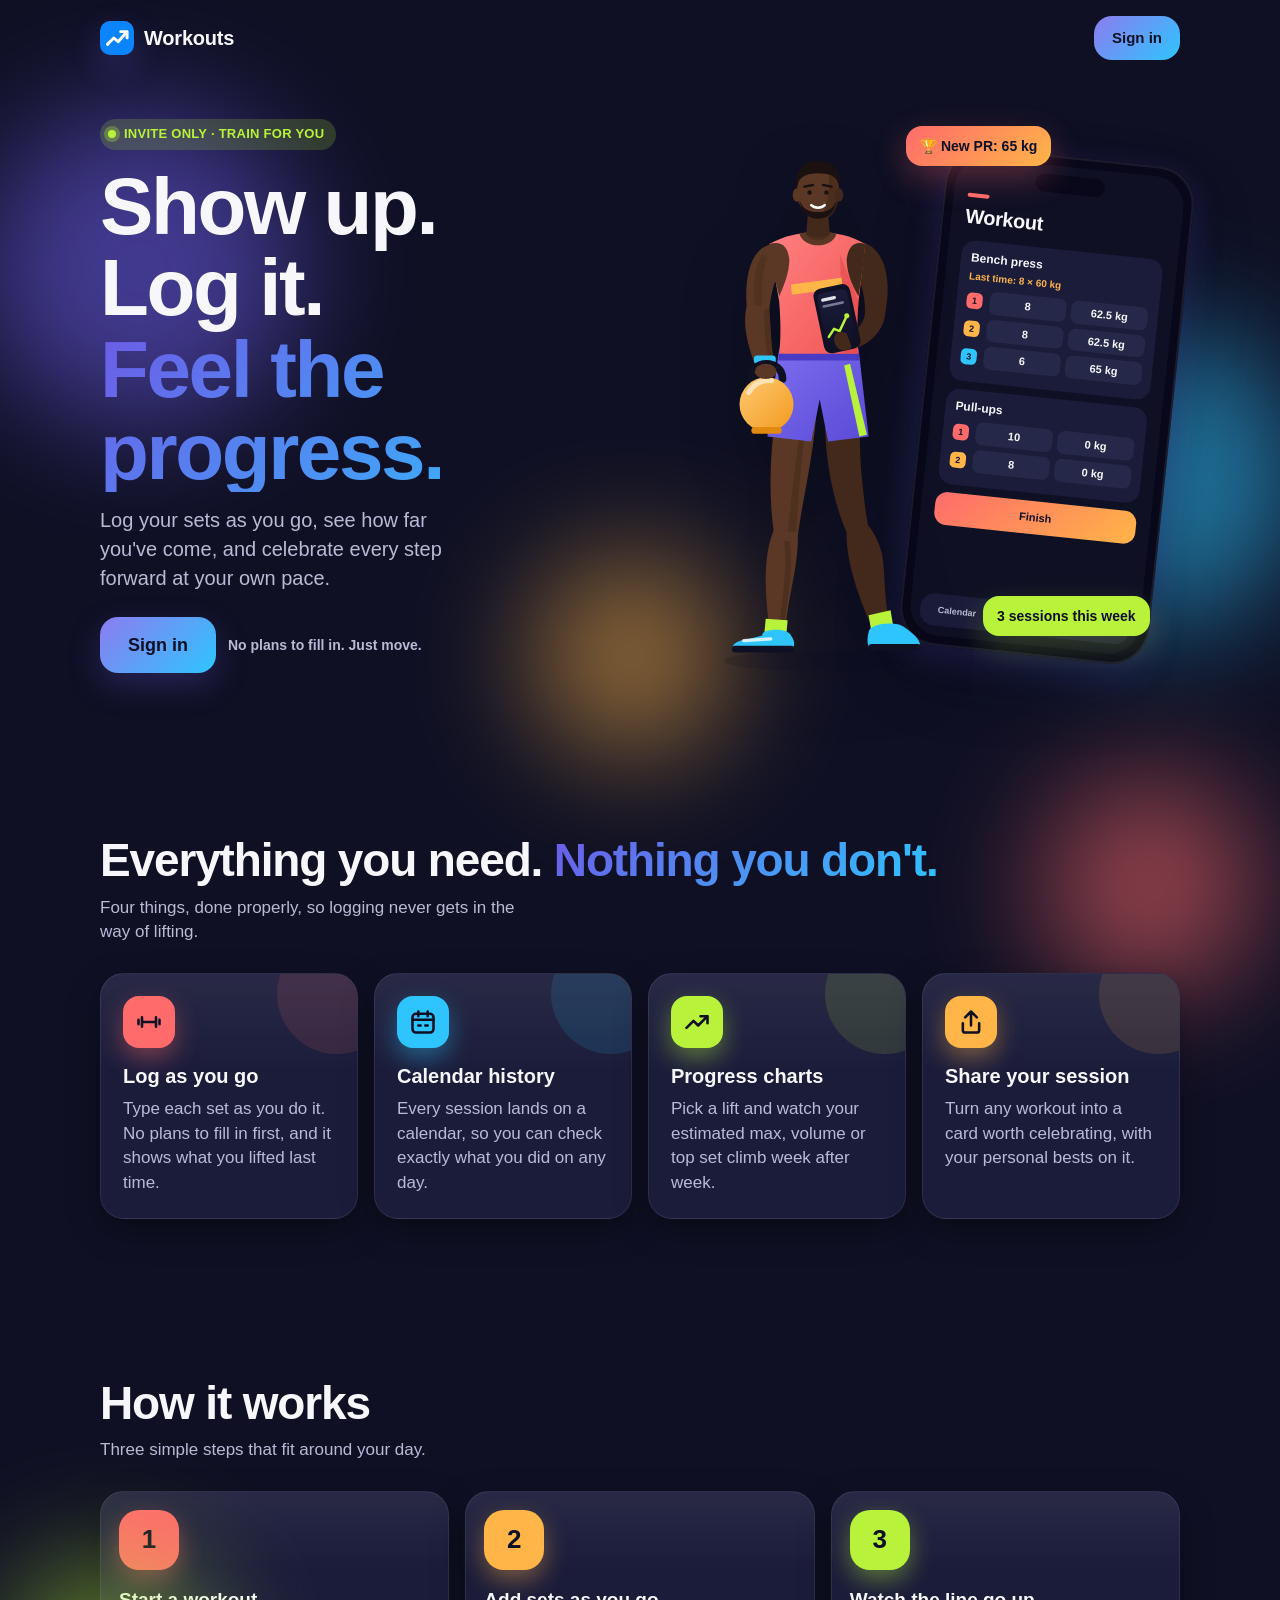
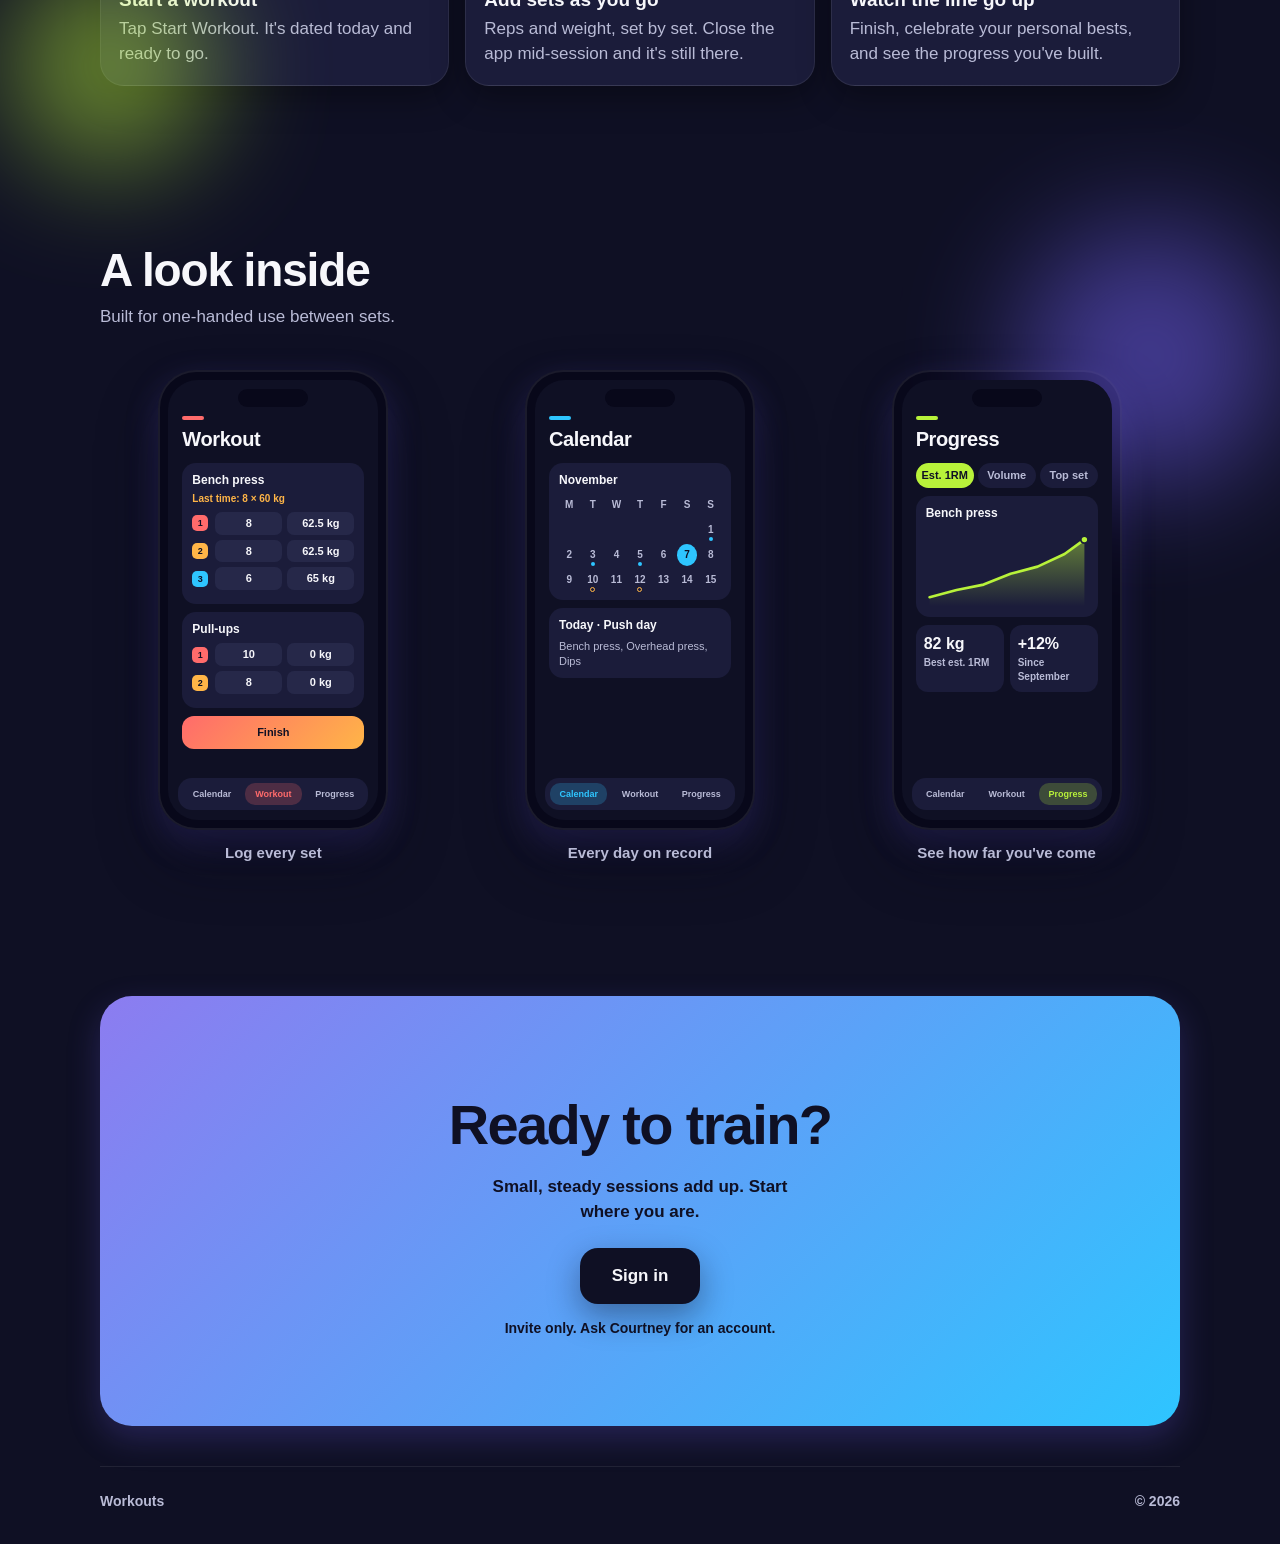
==== commit dd89a790: "Reframe landing copy around self-improvement and wellbeing Co-Authored-By: Claude Opus 5.5 (1M conte" ====
--- a/frontend/index.html
+++ b/frontend/index.html
@@ -37,12 +37,12 @@
         <span class="blob v"></span><span class="blob s"></span><span class="blob m"></span>
         <div class="hero-grid">
           <div class="reveal">
-            <span class="eyebrow">Invite only · for the crew</span>
-            <h1><span class="ln">Lift heavy.</span> <span class="ln">Log it.</span> <span class="ln grad-text">Talk your trash.</span></h1>
-            <p class="sub">Type your sets as you go, watch your line go up, and send the receipts to the group chat when you out-lift your mates.</p>
+            <span class="eyebrow">Invite only · train for you</span>
+            <h1><span class="ln">Show up.</span> <span class="ln">Log it.</span> <span class="ln grad-text">Feel the progress.</span></h1>
+            <p class="sub">Log your sets as you go, see how far you've come, and celebrate every step forward at your own pace.</p>
             <div class="cta-row">
               <button class="btn primary" data-sign-in>Sign in</button>
-              <span class="note">No plans to fill in. Just lift.</span>
+              <span class="note">No plans to fill in. Just move.</span>
             </div>
           </div>
           <div class="hero-art reveal">
@@ -88,7 +88,7 @@
           <article class="card feature mango reveal">
             <div class="ic"><svg viewBox="0 0 24 24" aria-hidden="true"><path d="M12 3v12M7 8l5-5 5 5M5 13v6a2 2 0 0 0 2 2h10a2 2 0 0 0 2-2v-6"/></svg></div>
             <h3>Share your session</h3>
-            <p>Turn any workout into a card with your PRs on it. Screenshots are for amateurs.</p>
+            <p>Turn any workout into a card worth celebrating, with your personal bests on it.</p>
           </article>
         </div>
       </section>
@@ -96,11 +96,11 @@
       <section class="lp-section" aria-labelledby="how-h">
         <span class="blob l" style="width:200px;height:200px;left:-90px;bottom:0"></span>
         <h2 id="how-h" class="reveal">How it works</h2>
-        <p class="lede reveal">Three steps. You've done harder things before breakfast.</p>
+        <p class="lede reveal">Three simple steps that fit around your day.</p>
         <ol class="steps">
           <li class="card reveal" style="--c:var(--coral)"><span class="num">1</span><div><h3>Start a workout</h3><p>Tap Start Workout. It's dated today and ready to go.</p></div></li>
           <li class="card reveal" style="--c:var(--mango)"><span class="num">2</span><div><h3>Add sets as you go</h3><p>Reps and weight, set by set. Close the app mid-session and it's still there.</p></div></li>
-          <li class="card reveal" style="--c:var(--lime)"><span class="num">3</span><div><h3>Watch the line go up</h3><p>Finish, catch your PR, check the chart. Then remind everyone.</p></div></li>
+          <li class="card reveal" style="--c:var(--lime)"><span class="num">3</span><div><h3>Watch the line go up</h3><p>Finish, celebrate your personal bests, and see the progress you've built.</p></div></li>
         </ol>
       </section>
 
@@ -143,13 +143,13 @@
                 </svg></div>
               <div class="m-stat"><div><strong>82 kg</strong><em>Best est. 1RM</em></div><div><strong>+12%</strong><em>Since September</em></div></div>
               <div class="m-tab"><span>Calendar</span><span>Workout</span><span class="on">Progress</span></div>
-            </div></div><figcaption>Proof you're getting stronger</figcaption></figure>
+            </div></div><figcaption>See how far you've come</figcaption></figure>
         </div>
       </section>
 
       <section class="lp-cta reveal" aria-labelledby="cta-h">
         <h2 id="cta-h">Ready to train?</h2>
-        <p>Your mates are already logging. Don't be the one with nothing to show.</p>
+        <p>Small, steady sessions add up. Start where you are.</p>
         <button class="btn" data-sign-in>Sign in</button>
         <p class="invite">Invite only. Ask Courtney for an account.</p>
       </section>
@@ -252,7 +252,7 @@
       <div id="prog-empty" class="empty-state" hidden>
         <img class="art" src="assets/athlete.svg" alt="" width="150" height="300">
         <p class="lead">No line to draw yet.</p>
-        <p>Finish a workout and your progress shows up here. Then it only goes up.</p>
+        <p>Finish a workout and your progress shows up here. Every session counts.</p>
       </div>
     </section>
 
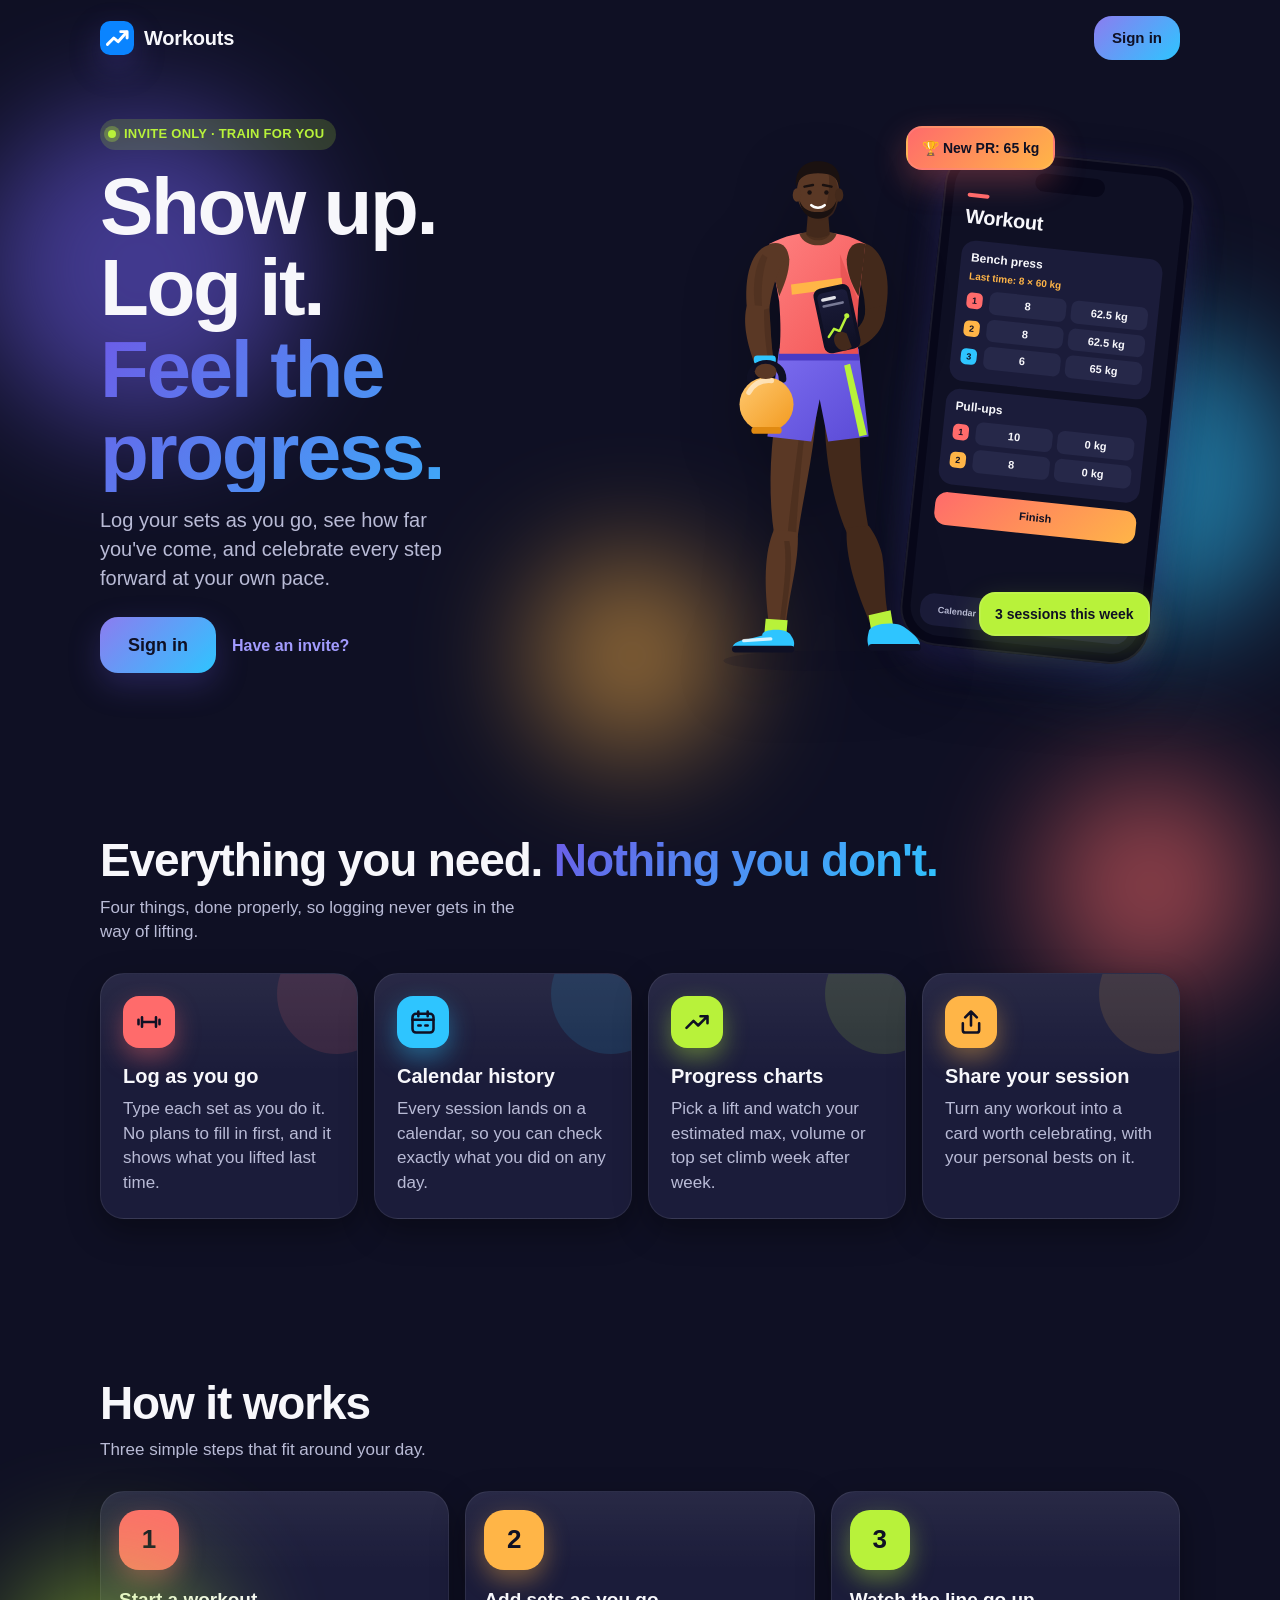
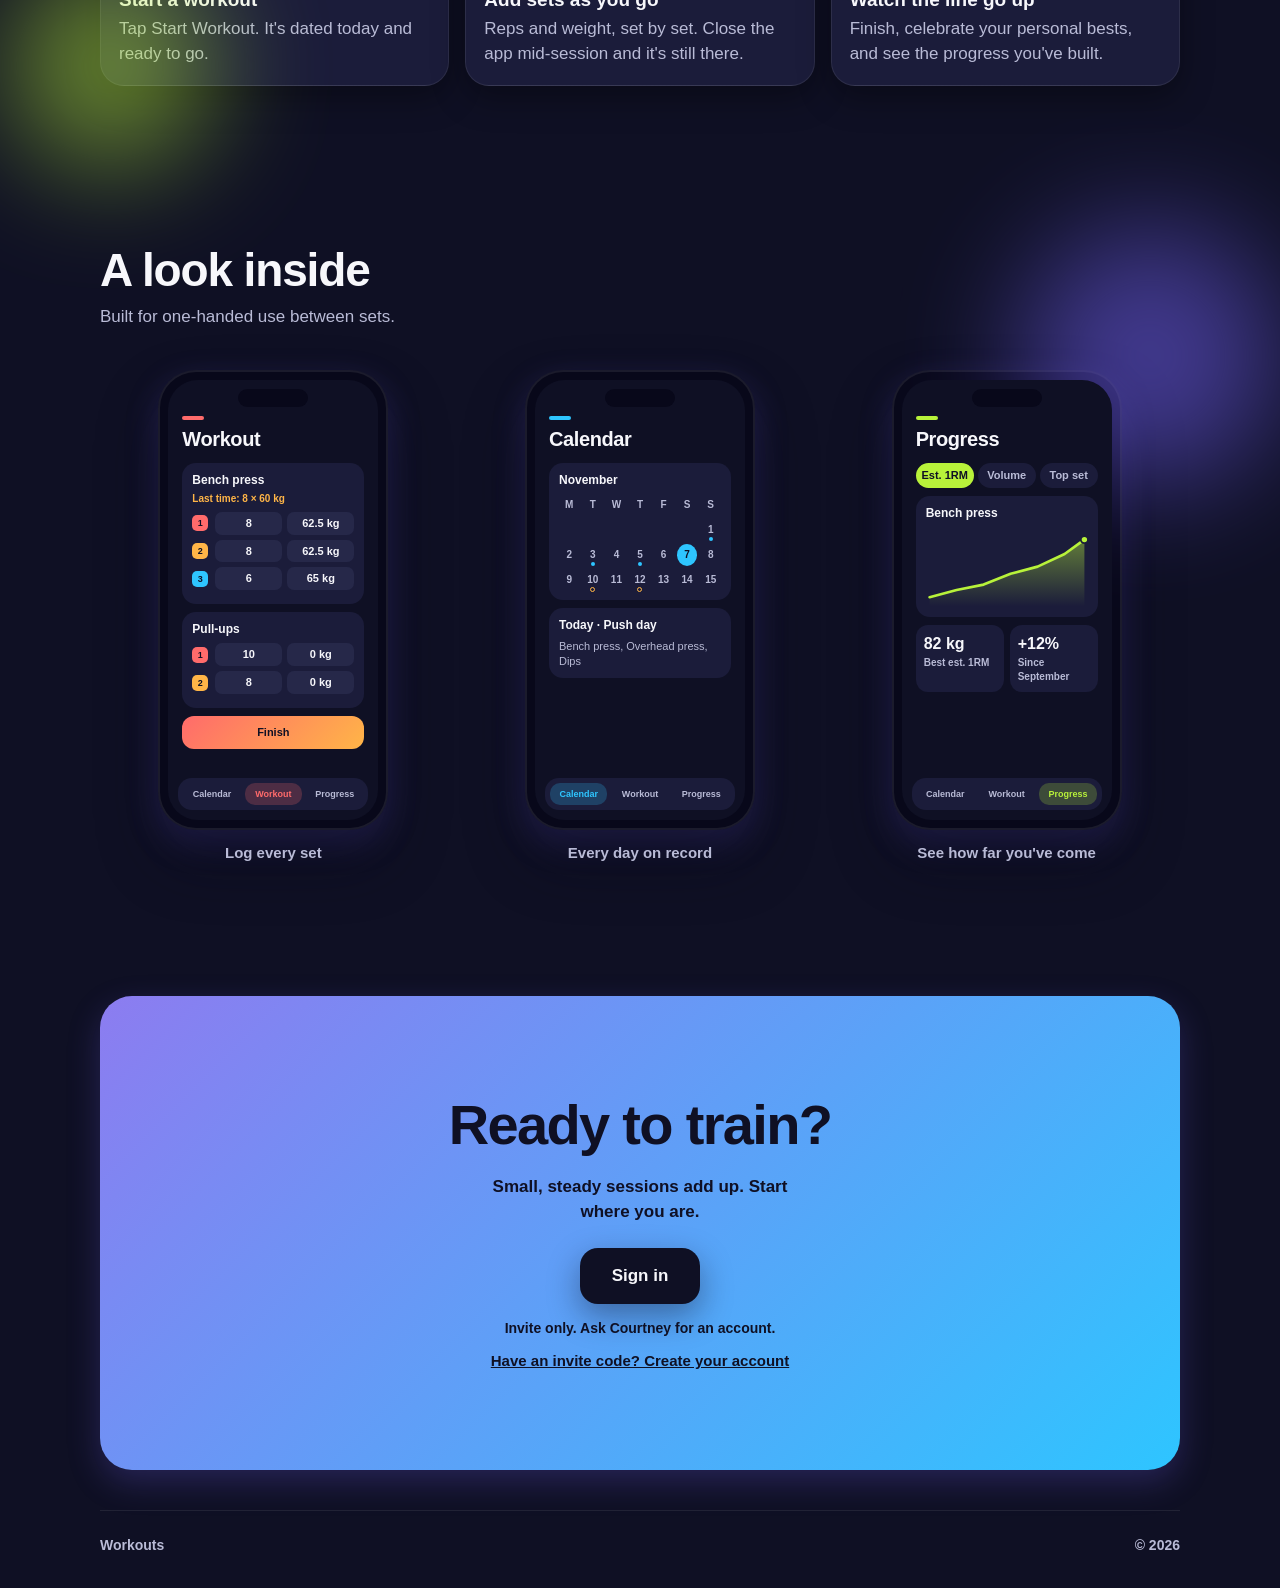
==== commit 19614840: "Crew frontend: profile set-up, goals, challenges, feed, crew chart Adds a Crew tab (goals with progr" ====
--- a/frontend/index.html
+++ b/frontend/index.html
@@ -42,7 +42,7 @@
             <p class="sub">Log your sets as you go, see how far you've come, and celebrate every step forward at your own pace.</p>
             <div class="cta-row">
               <button class="btn primary" data-sign-in>Sign in</button>
-              <span class="note">No plans to fill in. Just move.</span>
+              <button class="btn-link" data-open-invite>Have an invite?</button>
             </div>
           </div>
           <div class="hero-art reveal">
@@ -152,6 +152,7 @@
         <p>Small, steady sessions add up. Start where you are.</p>
         <button class="btn" data-sign-in>Sign in</button>
         <p class="invite">Invite only. Ask Courtney for an account.</p>
+        <button class="btn-link invite-link" data-open-invite>Have an invite code? Create your account</button>
       </section>
 
       <footer class="lp-footer">
@@ -235,14 +236,20 @@
           <svg viewBox="0 0 24 24" aria-hidden="true"><use href="#gear"/></svg>
         </button>
       </header>
+      <div class="segmented mode" id="prog-mode" role="radiogroup" aria-label="Whose progress">
+        <button role="radio" data-mode="me" aria-checked="true">Me</button>
+        <button role="radio" data-mode="crew" aria-checked="false">Crew</button>
+      </div>
       <div id="prog-content">
         <label class="field-label" for="prog-exercise">Exercise</label>
         <select id="prog-exercise"></select>
         <div class="segmented" id="prog-metric" role="radiogroup" aria-label="Metric">
+          <button role="radio" data-metric="pct" hidden>% change</button>
           <button role="radio" data-metric="e1rm">Est. 1RM</button>
           <button role="radio" data-metric="volume">Volume</button>
           <button role="radio" data-metric="top">Top set</button>
         </div>
+        <div id="crew-chips" class="chips" role="group" aria-label="Who to show" hidden></div>
         <div class="card chart-card">
           <p class="chart-caption" id="chart-caption"></p>
           <div id="chart" class="chart"></div>
@@ -254,6 +261,40 @@
         <p class="lead">No line to draw yet.</p>
         <p>Finish a workout and your progress shows up here. Every session counts.</p>
       </div>
+    </section>
+
+    <!-- CREW -->
+    <section id="view-crew" class="view" hidden>
+      <header class="large-header">
+        <div>
+          <h1>Crew</h1>
+          <p class="subtitle" id="crew-sub">Training alongside each other</p>
+        </div>
+        <button class="icon-btn" data-open-settings aria-label="Settings">
+          <svg viewBox="0 0 24 24" aria-hidden="true"><use href="#gear"/></svg>
+        </button>
+      </header>
+      <p id="crew-private" class="notice" hidden>You're not sharing with the crew right now, so they can't see your goals or join you in competitions. You can change this in Settings.</p>
+      <div class="segmented" id="crew-tabs" role="tablist" aria-label="Crew sections">
+        <button role="tab" data-crew-tab="goals" aria-selected="true">Goals</button>
+        <button role="tab" data-crew-tab="comps" aria-selected="false">Challenges</button>
+        <button role="tab" data-crew-tab="feed" aria-selected="false">Feed</button>
+      </div>
+      <div id="crew-goals" class="crew-pane">
+        <div class="section-head"><h2>Your goals</h2><button class="pill-btn" id="goal-new">+ New goal</button></div>
+        <ul id="my-goals" class="goal-list"></ul>
+        <div class="section-head"><h2>The crew's goals</h2></div>
+        <ul id="crew-goal-list" class="goal-list"></ul>
+      </div>
+      <div id="crew-comps" class="crew-pane" hidden>
+        <div class="section-head"><h2>Challenges</h2><button class="pill-btn" id="comp-new">+ New challenge</button></div>
+        <div id="comp-list"></div>
+        <details class="past" id="comp-past-wrap" hidden><summary>Past challenges</summary><div id="comp-past"></div></details>
+      </div>
+      <div id="crew-feed" class="crew-pane" hidden>
+        <ul id="feed-list" class="feed-list"></ul>
+      </div>
+      <p id="crew-error" class="empty" hidden></p>
     </section>
 
     <button class="fab" id="start-btn">Start Workout</button>
@@ -271,6 +312,10 @@
         <svg viewBox="0 0 24 24" aria-hidden="true"><path d="M3 17l6-6 4 4 8-8M15 7h6v6"/></svg>
         Progress
       </button>
+      <button data-view="crew">
+        <svg viewBox="0 0 24 24" aria-hidden="true"><circle cx="9" cy="8" r="3.2"/><circle cx="17" cy="9.5" r="2.5"/><path d="M3.5 19c.6-3.4 2.8-5.2 5.5-5.2s4.9 1.8 5.5 5.2M14.5 14.6c.8-.5 1.6-.7 2.5-.7 2.2 0 3.9 1.5 4.4 4.6"/></svg>
+        Crew
+      </button>
     </nav>
   </main>
 
@@ -314,7 +359,113 @@
         </div>
       </div>
     </div>
+    <div class="card settings-card" id="crew-settings" hidden>
+      <div class="row col">
+        <label for="set-name">Display name</label>
+        <div class="inline"><input id="set-name" maxlength="30" autocomplete="nickname"><button class="pill-btn" id="set-name-save">Save</button></div>
+      </div>
+      <div class="row col">
+        <span>Your colour</span>
+        <div class="swatches" id="set-colours" role="radiogroup" aria-label="Your colour"></div>
+      </div>
+      <div class="row">
+        <label for="set-sharing">Share my progress with the crew</label>
+        <input type="checkbox" id="set-sharing" class="switch">
+      </div>
+      <p class="hint">Friends only ever see your name, colour, chart lines, goal progress and challenge results. Never your workouts or sets.</p>
+    </div>
     <button class="btn text danger" id="sign-out">Sign Out</button>
+  </dialog>
+
+
+  <!-- First login: display name -->
+  <dialog id="onboard" class="sheet">
+    <form id="onboard-form" method="dialog">
+      <div class="sheet-head"><span></span><strong>Welcome to the crew</strong><span></span></div>
+      <p class="muted">What should everyone call you? You can change it any time in Settings.</p>
+      <label class="field-label" for="onboard-name">Display name</label>
+      <input id="onboard-name" class="text-input" maxlength="30" autocomplete="nickname" required>
+      <p id="onboard-error" class="error" hidden></p>
+      <button class="btn primary" type="submit">Let's go</button>
+    </form>
+  </dialog>
+
+  <!-- New goal -->
+  <dialog id="goal-dialog" class="sheet">
+    <form id="goal-form" method="dialog">
+      <div class="sheet-head"><button type="button" class="btn-link" data-close>Cancel</button><strong>New goal</strong><button class="btn-link" type="submit">Save</button></div>
+      <label class="field-label" for="goal-type">Goal</label>
+      <select id="goal-type">
+        <option value="weight">Lift a weight</option>
+        <option value="e1rm">Reach an estimated 1RM</option>
+        <option value="perWeek">Workouts per week</option>
+        <option value="volume">Total volume between dates</option>
+      </select>
+      <div id="goal-ex-wrap"><label class="field-label" for="goal-ex">Exercise</label><input id="goal-ex" class="text-input" list="exercise-names" autocomplete="off"></div>
+      <label class="field-label" for="goal-target" id="goal-target-label">Target</label>
+      <input id="goal-target" class="text-input" inputmode="decimal" required>
+      <div id="goal-range" class="two" hidden>
+        <div><label class="field-label" for="goal-start">From</label><input id="goal-start" type="date" class="text-input"></div>
+        <div><label class="field-label" for="goal-end">To</label><input id="goal-end" type="date" class="text-input"></div>
+      </div>
+      <label class="field-label" for="goal-deadline">Deadline (optional)</label>
+      <input id="goal-deadline" type="date" class="text-input">
+      <p id="goal-error" class="error" hidden></p>
+    </form>
+  </dialog>
+
+  <!-- New challenge -->
+  <dialog id="comp-dialog" class="sheet">
+    <form id="comp-form" method="dialog">
+      <div class="sheet-head"><button type="button" class="btn-link" data-close>Cancel</button><strong>New challenge</strong><button class="btn-link" type="submit">Create</button></div>
+      <label class="field-label" for="comp-name">Name</label>
+      <input id="comp-name" class="text-input" maxlength="40" placeholder="e.g. Spring strength" required>
+      <label class="field-label" for="comp-metric">Measure</label>
+      <select id="comp-metric">
+        <option value="e1rmPct">Biggest % improvement in estimated 1RM (fairest)</option>
+        <option value="workouts">Most workouts completed</option>
+        <option value="volume">Most total volume</option>
+        <option value="streak">Longest streak of weeks hitting a target</option>
+      </select>
+      <div id="comp-ex-wrap"><label class="field-label" for="comp-ex">Exercise</label><input id="comp-ex" class="text-input" list="exercise-names" autocomplete="off"></div>
+      <div id="comp-weekly-wrap" hidden><label class="field-label" for="comp-weekly">Workouts per week</label><input id="comp-weekly" class="text-input" inputmode="numeric" value="3"></div>
+      <div class="two">
+        <div><label class="field-label" for="comp-start">Starts</label><input id="comp-start" type="date" class="text-input" required></div>
+        <div><label class="field-label" for="comp-end">Ends</label><input id="comp-end" type="date" class="text-input" required></div>
+      </div>
+      <p class="hint">Everyone is measured against their own starting point, so it's about progress, not who's strongest.</p>
+      <p id="comp-error" class="error" hidden></p>
+    </form>
+  </dialog>
+
+  <!-- Invite sign-up (landing page) -->
+  <dialog id="invite" class="sheet">
+    <div class="sheet-head"><span></span><strong>Join the crew</strong><button class="btn-link" data-close>Close</button></div>
+    <form id="invite-form">
+      <p class="muted">Use the invite code Courtney gave you.</p>
+      <label class="field-label" for="inv-email">Email</label>
+      <input id="inv-email" type="email" class="text-input" autocomplete="email" required>
+      <label class="field-label" for="inv-pass">Password</label>
+      <input id="inv-pass" type="password" class="text-input" autocomplete="new-password" minlength="12" required>
+      <p class="hint">At least 12 characters, with upper and lower case letters and a number.</p>
+      <label class="field-label" for="inv-code">Invite code</label>
+      <input id="inv-code" class="text-input" autocomplete="off" autocapitalize="off" spellcheck="false" required>
+      <p id="inv-error" class="error" role="alert" hidden></p>
+      <button class="btn primary" type="submit" id="inv-submit">Create account</button>
+    </form>
+    <form id="confirm-form" hidden>
+      <p class="muted">We've emailed you a 6-digit code. Enter it to confirm your email.</p>
+      <label class="field-label" for="inv-confirm">Confirmation code</label>
+      <input id="inv-confirm" class="text-input" inputmode="numeric" autocomplete="one-time-code" required>
+      <p id="confirm-error" class="error" role="alert" hidden></p>
+      <button class="btn primary" type="submit">Confirm</button>
+      <button class="btn text" type="button" id="inv-resend">Send the code again</button>
+    </form>
+    <div id="invite-done" hidden>
+      <p class="lead-text">You're in! 🎉</p>
+      <p class="muted">Sign in with your email and password to get started.</p>
+      <button class="btn primary" data-sign-in>Sign in</button>
+    </div>
   </dialog>
 
   <!-- Share preview sheet -->
@@ -340,5 +491,6 @@
   <script src="config.js"></script>
   <script src="share.js"></script>
   <script src="app.js"></script>
+  <script src="crew.js"></script>
 </body>
 </html>
--- a/frontend/styles.css
+++ b/frontend/styles.css
@@ -81,6 +81,7 @@
 body { --feat: var(--sky); --feat-ink: var(--sky-ink); --feat-shadow: var(--shadow-sky); }
 body[data-view="workout"] { --feat: var(--coral); --feat-ink: var(--coral-ink); --feat-shadow: var(--shadow-coral); }
 body[data-view="progress"] { --feat: var(--lime); --feat-ink: var(--lime-ink); --feat-shadow: var(--shadow-lime); }
+body[data-view="crew"] { --feat: var(--violet-tint); --feat-ink: var(--violet-ink); --feat-shadow: var(--shadow-violet); }
 
 @media (prefers-reduced-motion: reduce) {
   :root { --t: 0ms; }
@@ -184,8 +185,8 @@
 .fab:active { transform: translateX(-50%) scale(0.95); }
 .tabbar {
   position: fixed; left: 0; right: 0; bottom: 0; z-index: 30;
-  display: grid; grid-template-columns: repeat(3, 1fr); gap: 6px;
-  padding: 6px 10px calc(env(safe-area-inset-bottom) + 6px);
+  display: grid; grid-template-columns: repeat(4, 1fr); gap: 4px;
+  padding: 6px 8px calc(env(safe-area-inset-bottom) + 6px);
   background: var(--bar);
   -webkit-backdrop-filter: saturate(180%) blur(20px);
   backdrop-filter: saturate(180%) blur(20px);
@@ -200,9 +201,10 @@
 .tabbar button[data-view="calendar"] { --c: var(--sky); --ci: var(--sky-ink); }
 .tabbar button[data-view="workout"] { --c: var(--coral); --ci: var(--coral-ink); }
 .tabbar button[data-view="progress"] { --c: var(--lime); --ci: var(--lime-ink); }
+.tabbar button[data-view="crew"] { --c: var(--violet-tint); --ci: var(--violet-ink); }
 .tabbar button.on { color: var(--ci); background: color-mix(in srgb, var(--c) 16%, transparent); }
 @media (min-width: 700px) {
-  .tabbar { left: 50%; right: auto; transform: translateX(-50%); width: 440px; bottom: 16px; border-radius: 24px; border: 1px solid var(--border); padding-bottom: 6px; box-shadow: var(--card-shadow); }
+  .tabbar { left: 50%; right: auto; transform: translateX(-50%); width: 520px; bottom: 16px; border-radius: 24px; border: 1px solid var(--border); padding-bottom: 6px; box-shadow: var(--card-shadow); }
   .fab { bottom: calc(var(--tab-h) + 40px); }
 }
 
@@ -538,3 +540,112 @@
   .hero h1 { font-size: 80px; }
   .feature-grid { grid-template-columns: repeat(4, 1fr); }
 }
+
+/* ================================================================ crew (violet) */
+.text-input {
+  width: 100%; min-height: 50px; border: 1px solid var(--border); border-radius: var(--radius-sm); padding: 0 16px;
+  background: var(--surface); color: var(--text); font-size: 17px; font-weight: 600;
+}
+.text-input:focus { outline: none; border-color: var(--violet-tint); box-shadow: 0 0 0 3px color-mix(in srgb, var(--violet-tint) 30%, transparent); }
+dialog .field-label { margin-top: 14px; }
+.two { display: grid; grid-template-columns: 1fr 1fr; gap: 10px; }
+.hint { font-size: 14px; color: var(--text-2); margin: 10px 4px 0; }
+.lead-text { font-size: 24px; font-weight: 800; margin: 8px 0; }
+.notice { background: color-mix(in srgb, var(--mango) 16%, transparent); color: var(--text); border-radius: var(--radius-sm); padding: 12px 14px; font-size: 15px; margin: 0 0 12px; }
+.empty-card { list-style: none; color: var(--text-2); padding: 18px; border: 2px dashed var(--border); border-radius: var(--radius); text-align: center; }
+#crew-tabs { margin: 0 0 18px; }
+#crew-tabs button[aria-selected="true"] { background: var(--violet-tint); color: var(--on-colour); border-color: transparent; }
+.section-head { display: flex; align-items: center; justify-content: space-between; gap: 12px; margin: 22px 0 12px; }
+.section-head:first-child { margin-top: 0; }
+.section-head h2 { margin: 0; font-size: 22px; font-weight: 800; }
+.goal-list { list-style: none; margin: 0; padding: 0; display: grid; gap: 10px; }
+.goal { display: grid; grid-template-columns: 60px 1fr auto; gap: 14px; align-items: center; padding: 12px 12px 12px 14px; }
+.goal.done { background: var(--highlight), color-mix(in srgb, var(--mango) 12%, var(--surface)); }
+.goal-body strong { display: block; font-size: 16px; font-weight: 800; }
+.goal-body span { font-size: 14px; color: var(--text-2); font-weight: 600; }
+.ring-t { fill: #F7F7FB; font-size: 13px; font-weight: 800; }
+.member-goals { list-style: none; margin-bottom: 14px; }
+.who { display: flex; align-items: center; gap: 10px; margin: 0 0 8px 4px; font-size: 16px; }
+.avatar { flex: none; display: block; }
+.cheer {
+  min-height: 44px; padding: 0 14px; border: none; border-radius: 999px; font-weight: 800; font-size: 14px;
+  background: color-mix(in srgb, var(--mango) 18%, transparent); color: var(--mango-ink);
+  transition: transform 150ms var(--ease);
+}
+.cheer:active { transform: scale(0.94); }
+.cheer.small { min-width: 44px; padding: 0 10px; }
+.cheer.sent { background: var(--surface-2); color: var(--text-2); }
+
+.comp { padding: 18px; margin-bottom: 14px; }
+.comp-top { display: flex; justify-content: space-between; align-items: center; gap: 8px; }
+.eyebrow-sm { font-size: 12px; font-weight: 800; text-transform: uppercase; letter-spacing: 0.05em; color: var(--violet-ink); }
+.comp h3 { margin: 6px 0 2px; font-size: 21px; font-weight: 800; }
+.small { font-size: 14px; }
+.badge.live { color: var(--lime-ink); background: color-mix(in srgb, var(--lime) 18%, transparent); }
+.podium { display: grid; grid-template-columns: repeat(3, 1fr); gap: 8px; align-items: end; margin: 18px 0 8px; }
+.podium .step { display: grid; justify-items: center; gap: 4px; text-align: center; min-width: 0; }
+.podium .step strong { font-size: 14px; max-width: 100%; overflow: hidden; text-overflow: ellipsis; white-space: nowrap; }
+.podium .step > span { font-size: 13px; font-weight: 700; color: var(--text-2); }
+.podium .block {
+  width: 100%; border-radius: 14px 14px 6px 6px; display: grid; place-items: center; font-size: 22px; font-weight: 800;
+  color: var(--on-colour); background: linear-gradient(180deg, var(--pc), color-mix(in srgb, var(--pc) 70%, #0F1024));
+}
+.podium .p1 .block { height: 84px; } .podium .p2 .block { height: 62px; } .podium .p3 .block { height: 48px; }
+.podium .me strong { color: var(--violet-ink); }
+.standings { list-style: none; margin: 10px 0 0; padding: 0; }
+.standings li { display: grid; grid-template-columns: 28px 28px 1fr auto auto; gap: 10px; align-items: center; min-height: 48px; border-top: 1px solid var(--border); }
+.standings .rank { font-weight: 800; color: var(--text-2); text-align: center; }
+.standings .name { font-weight: 700; overflow: hidden; text-overflow: ellipsis; white-space: nowrap; }
+.standings .score { font-weight: 800; font-variant-numeric: tabular-nums; }
+.joined { margin: 12px 0 0; font-weight: 700; color: var(--lime-ink); }
+.past summary { cursor: pointer; font-weight: 800; color: var(--violet-ink); min-height: 44px; display: flex; align-items: center; }
+
+.feed-list { list-style: none; margin: 0; padding: 0; display: grid; gap: 8px; }
+.feed-item { display: grid; grid-template-columns: 32px 1fr; gap: 12px; align-items: start; padding: 12px 14px; background: var(--surface); border: 1px solid var(--border); border-radius: var(--radius-sm); }
+.feed-item p { margin: 0; font-size: 15px; }
+.feed-item .when { display: block; font-size: 13px; color: var(--text-2); margin-top: 2px; font-weight: 600; }
+
+/* settings */
+.settings-card { margin-top: 14px; }
+.settings-card .row.col { flex-direction: column; align-items: stretch; gap: 8px; }
+.settings-card .inline { display: flex; gap: 8px; }
+.settings-card .inline input { flex: 1; min-height: 44px; border: 1px solid var(--border); border-radius: 12px; padding: 0 12px; background: var(--surface-2); font-weight: 600; }
+.settings-card .hint { margin: 0 16px 14px; }
+.swatches { display: flex; flex-wrap: wrap; gap: 10px; }
+.swatch { width: 44px; height: 44px; border-radius: 50%; border: 3px solid transparent; background: var(--sw); display: grid; place-items: center; padding: 0; }
+.swatch[aria-checked="true"] { border-color: var(--text); background: #0F1024; }
+.swatch:disabled { opacity: 0.25; cursor: not-allowed; }
+.switch { appearance: none; -webkit-appearance: none; width: 52px; height: 32px; border-radius: 999px; background: var(--surface-3); position: relative; cursor: pointer; flex: none; transition: background-color var(--t); }
+.switch::after { content: ""; position: absolute; top: 3px; left: 3px; width: 26px; height: 26px; border-radius: 50%; background: #fff; box-shadow: 0 2px 6px rgba(0,0,0,.3); transition: transform var(--t) var(--ease); }
+.switch:checked { background: var(--lime); }
+.switch:checked::after { transform: translateX(20px); }
+
+/* progress: Me | Crew + chips + crew chart (always on navy so person colours read the same in both themes) */
+#prog-mode { margin: 0 0 16px; }
+#prog-mode button[aria-checked="true"] { background: var(--violet-tint); color: var(--on-colour); border-color: transparent; }
+#prog-metric [data-metric="pct"] { --seg: var(--violet-tint); }
+.chips { display: flex; flex-wrap: wrap; gap: 8px; margin: 0 0 14px; }
+.chip {
+  display: inline-flex; align-items: center; gap: 8px; min-height: 44px; padding: 0 14px 0 6px; border-radius: 999px;
+  border: 2px solid var(--border); background: var(--surface); color: var(--text-2); font-weight: 700; font-size: 15px;
+}
+.chip[aria-pressed="true"] { border-color: var(--pc); color: var(--text); background: color-mix(in srgb, var(--pc) 14%, var(--surface)); }
+.chip[aria-pressed="false"] .avatar { opacity: 0.45; }
+.chart-card.crew-mode { background: #0F1024; border-color: rgba(255,255,255,.08); }
+.chart-card.crew-mode .chart-caption { color: #B9BBD6; }
+.chart-card.crew-mode .chart .axis { fill: #B9BBD6; }
+.chart-card.crew-mode .chart .grid { stroke: rgba(255,255,255,.08); }
+.chart .zero { stroke: rgba(255,255,255,.35); stroke-width: 1; stroke-dasharray: 4 4; }
+.chart .pline { fill: none; stroke-linejoin: round; stroke-linecap: round; }
+.chart .hit { fill: none; stroke: transparent; stroke-width: 18; cursor: pointer; }
+.chart .lead { stroke-width: 1; stroke-dasharray: 2 3; opacity: 0.6; }
+.chart .plabel { stroke: none; font-size: 12px; font-weight: 800; cursor: pointer; }
+.chart .person { transition: opacity var(--t); cursor: pointer; }
+.chart-card.crew-mode .chart-tip { background: #1B1C3A; color: #F7F7FB; box-shadow: 0 8px 24px rgba(0,0,0,.4); text-align: left; display: grid; gap: 2px; }
+.chart-tip .tdate { font-size: 12px; color: #B9BBD6; font-weight: 700; }
+.chart-tip .trow { display: flex; align-items: center; gap: 6px; font-size: 13px; font-weight: 700; }
+.chart-tip .trow i { color: #B9BBD6; font-weight: 600; }
+.invite-link { display: block; margin: 0 auto; color: #0F1024; text-decoration: underline; font-size: 15px; }
+.hero .cta-row .btn-link { font-size: 16px; }
+#prog-metric { gap: 6px; }
+#prog-metric button { white-space: nowrap; font-size: 14px; padding: 0 6px; }
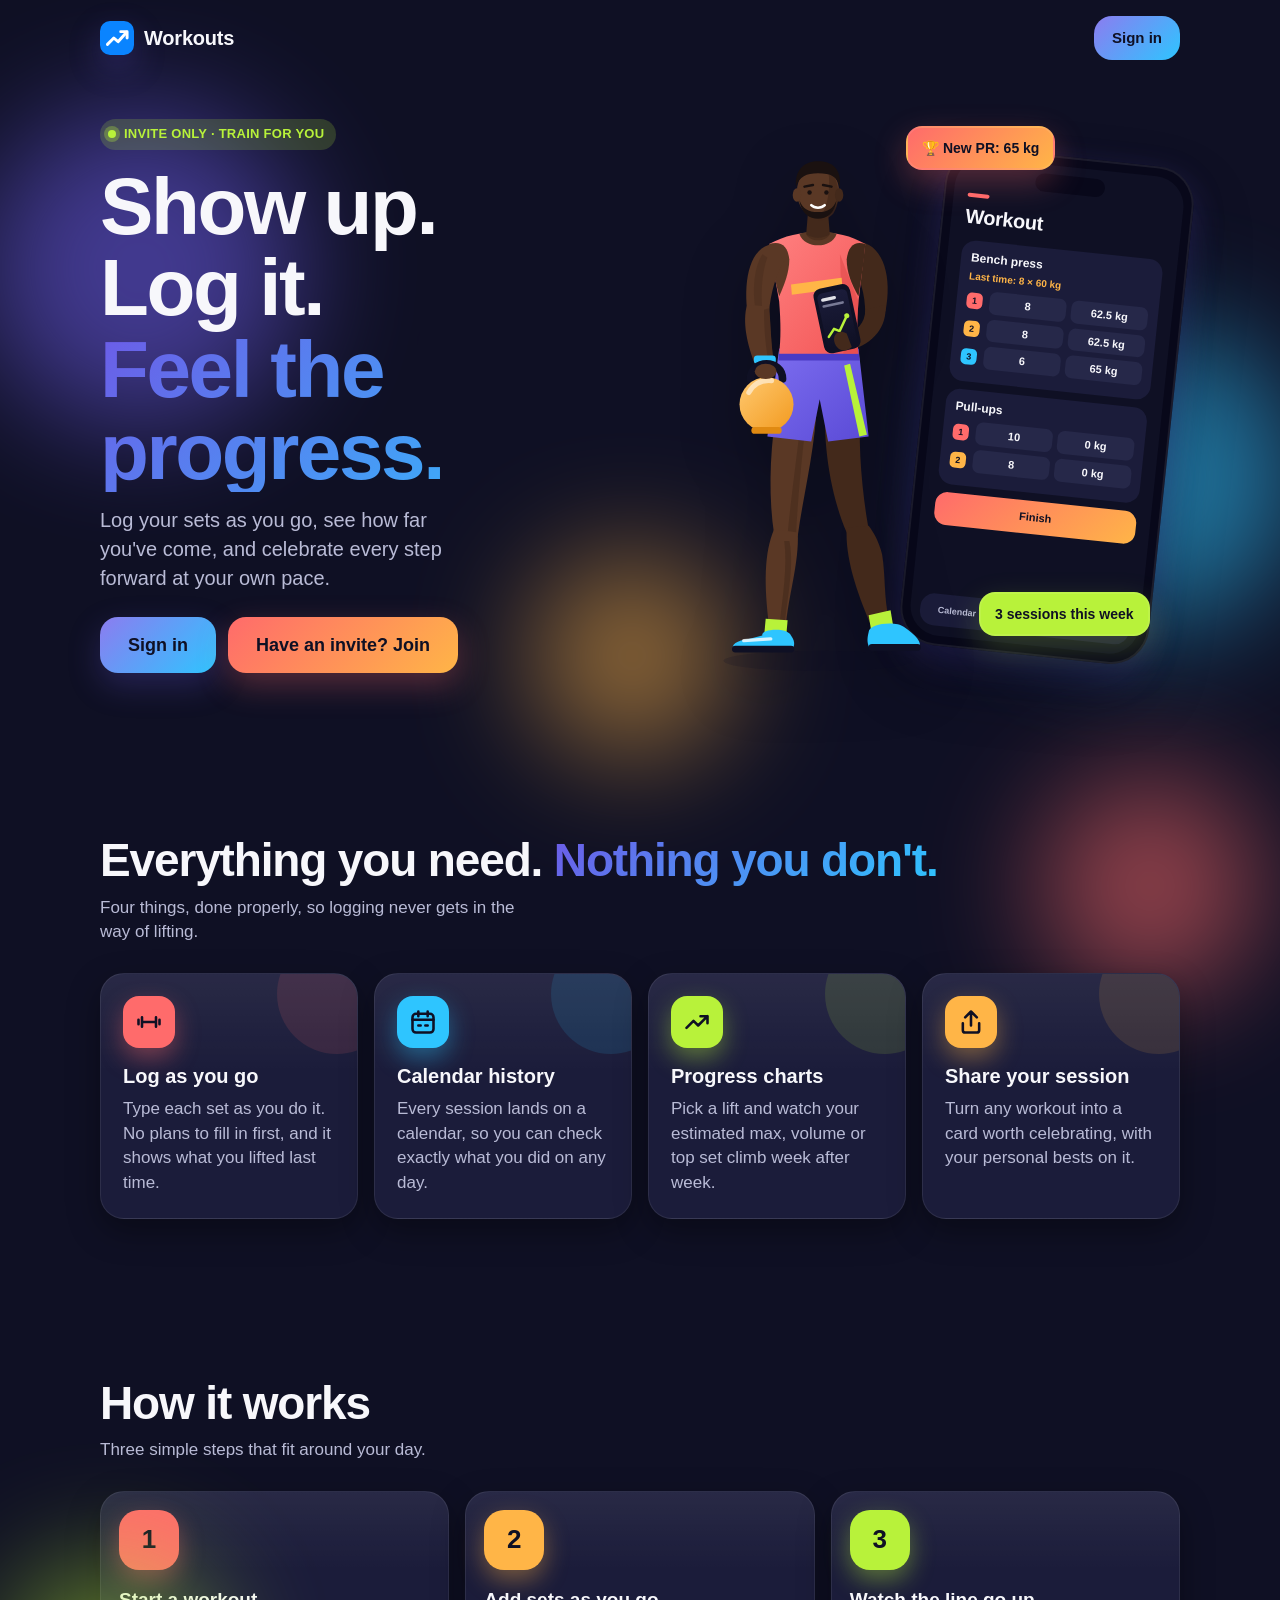
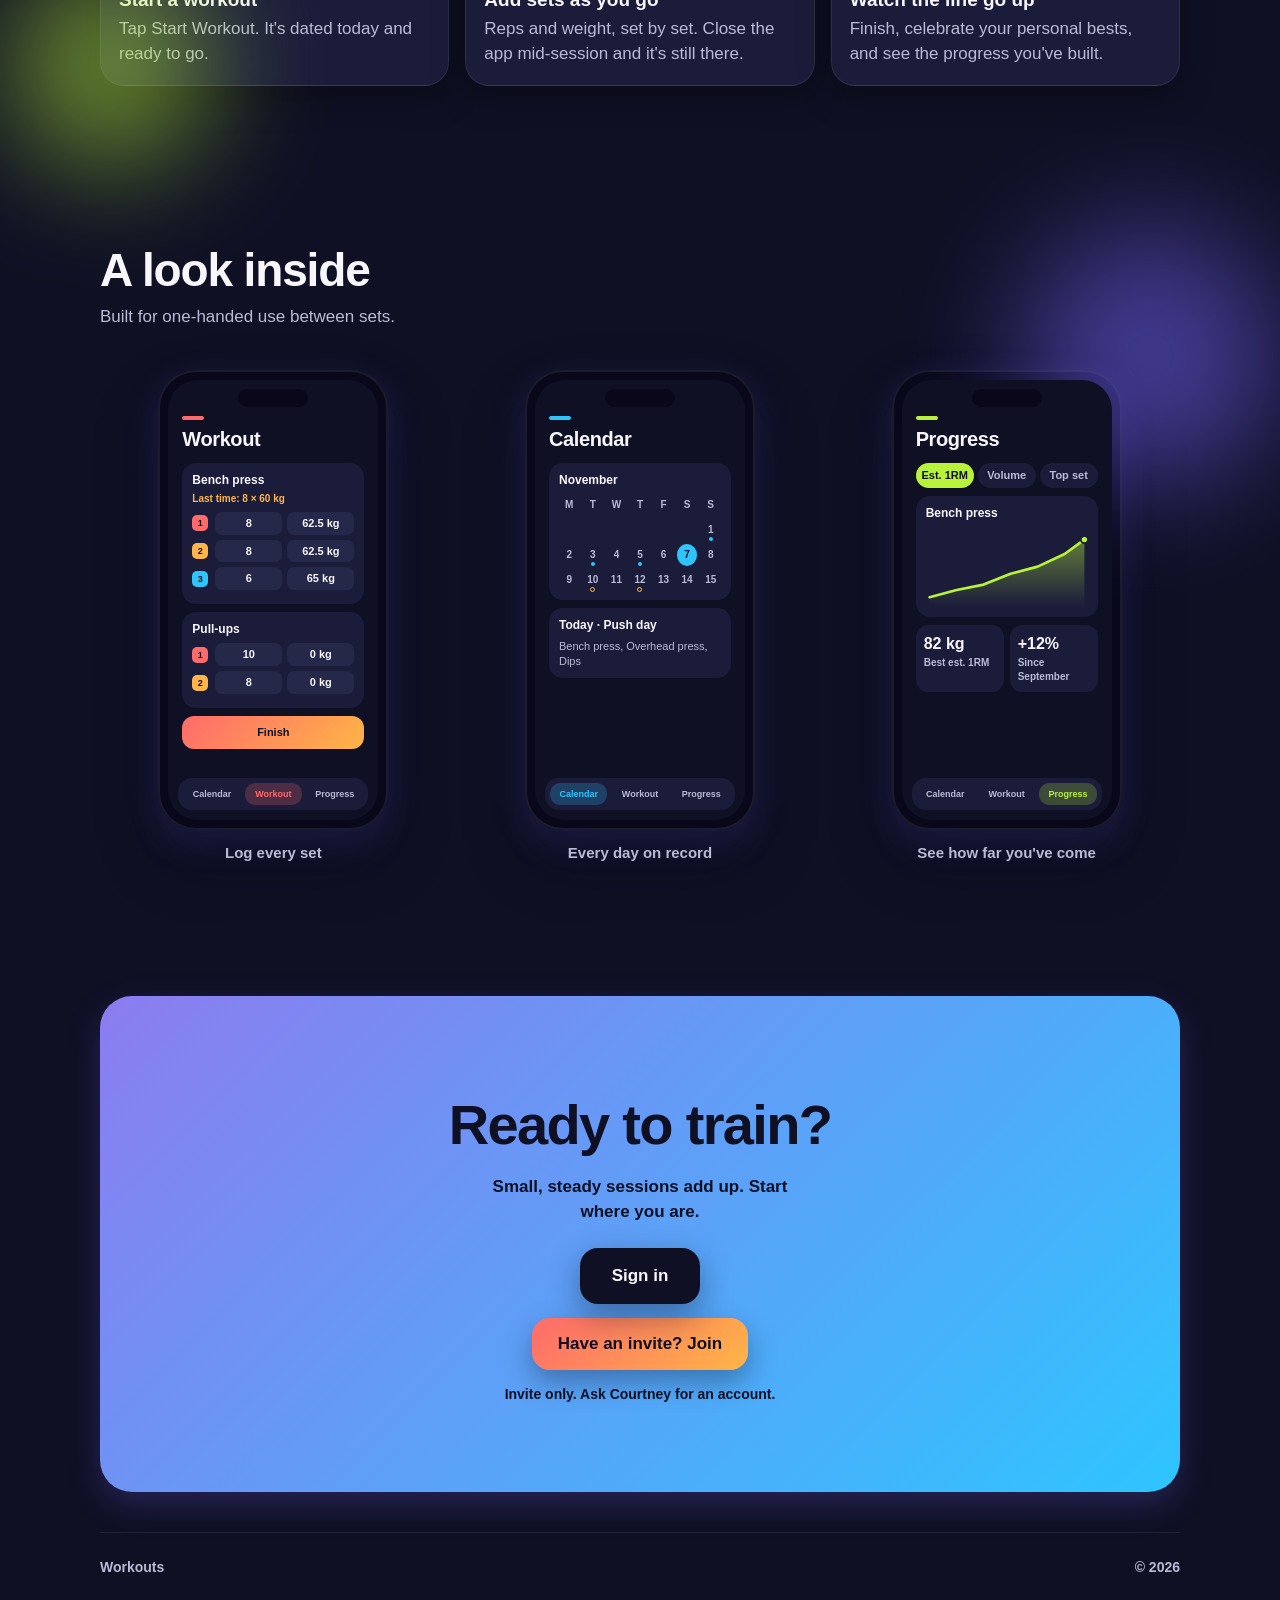
==== commit 467c8d55: "Make 'Have an invite? Join' a prominent orange button on the landing page Co-Authored-By: Claude Opu" ====
--- a/frontend/index.html
+++ b/frontend/index.html
@@ -42,7 +42,7 @@
             <p class="sub">Log your sets as you go, see how far you've come, and celebrate every step forward at your own pace.</p>
             <div class="cta-row">
               <button class="btn primary" data-sign-in>Sign in</button>
-              <button class="btn-link" data-open-invite>Have an invite?</button>
+              <button class="btn hot invite-btn" data-open-invite>Have an invite? Join</button>
             </div>
           </div>
           <div class="hero-art reveal">
@@ -151,8 +151,8 @@
         <h2 id="cta-h">Ready to train?</h2>
         <p>Small, steady sessions add up. Start where you are.</p>
         <button class="btn" data-sign-in>Sign in</button>
+        <button class="btn hot invite-btn" data-open-invite>Have an invite? Join</button>
         <p class="invite">Invite only. Ask Courtney for an account.</p>
-        <button class="btn-link invite-link" data-open-invite>Have an invite code? Create your account</button>
       </section>
 
       <footer class="lp-footer">
@@ -442,14 +442,14 @@
   <dialog id="invite" class="sheet">
     <div class="sheet-head"><span></span><strong>Join the crew</strong><button class="btn-link" data-close>Close</button></div>
     <form id="invite-form">
-      <p class="muted">Use the invite code Courtney gave you.</p>
+      <label class="field-label" for="inv-code">Invite code</label>
+      <input id="inv-code" class="text-input" autocomplete="off" autocapitalize="off" spellcheck="false" placeholder="Paste the code Courtney sent you" required>
+      <p class="hint">Then create your account by adding your email and choosing a password. You'll use these to sign in.</p>
       <label class="field-label" for="inv-email">Email</label>
       <input id="inv-email" type="email" class="text-input" autocomplete="email" required>
       <label class="field-label" for="inv-pass">Password</label>
       <input id="inv-pass" type="password" class="text-input" autocomplete="new-password" minlength="12" required>
       <p class="hint">At least 12 characters, with upper and lower case letters and a number.</p>
-      <label class="field-label" for="inv-code">Invite code</label>
-      <input id="inv-code" class="text-input" autocomplete="off" autocapitalize="off" spellcheck="false" required>
       <p id="inv-error" class="error" role="alert" hidden></p>
       <button class="btn primary" type="submit" id="inv-submit">Create account</button>
     </form>
--- a/frontend/styles.css
+++ b/frontend/styles.css
@@ -645,7 +645,8 @@
 .chart-tip .tdate { font-size: 12px; color: #B9BBD6; font-weight: 700; }
 .chart-tip .trow { display: flex; align-items: center; gap: 6px; font-size: 13px; font-weight: 700; }
 .chart-tip .trow i { color: #B9BBD6; font-weight: 600; }
-.invite-link { display: block; margin: 0 auto; color: #0F1024; text-decoration: underline; font-size: 15px; }
-.hero .cta-row .btn-link { font-size: 16px; }
+/* "Have an invite?" buttons: coral to mango, navy text (6.8:1+) */
+.hero .cta-row .invite-btn { box-shadow: var(--shadow-coral); }
+.lp-cta .invite-btn { display: flex; width: auto; margin: 0 auto 14px; padding: 0 26px; min-height: 52px; background: var(--grad-hot); color: var(--on-colour); box-shadow: 0 12px 28px rgba(15, 16, 36, 0.35); }
 #prog-metric { gap: 6px; }
 #prog-metric button { white-space: nowrap; font-size: 14px; padding: 0 6px; }
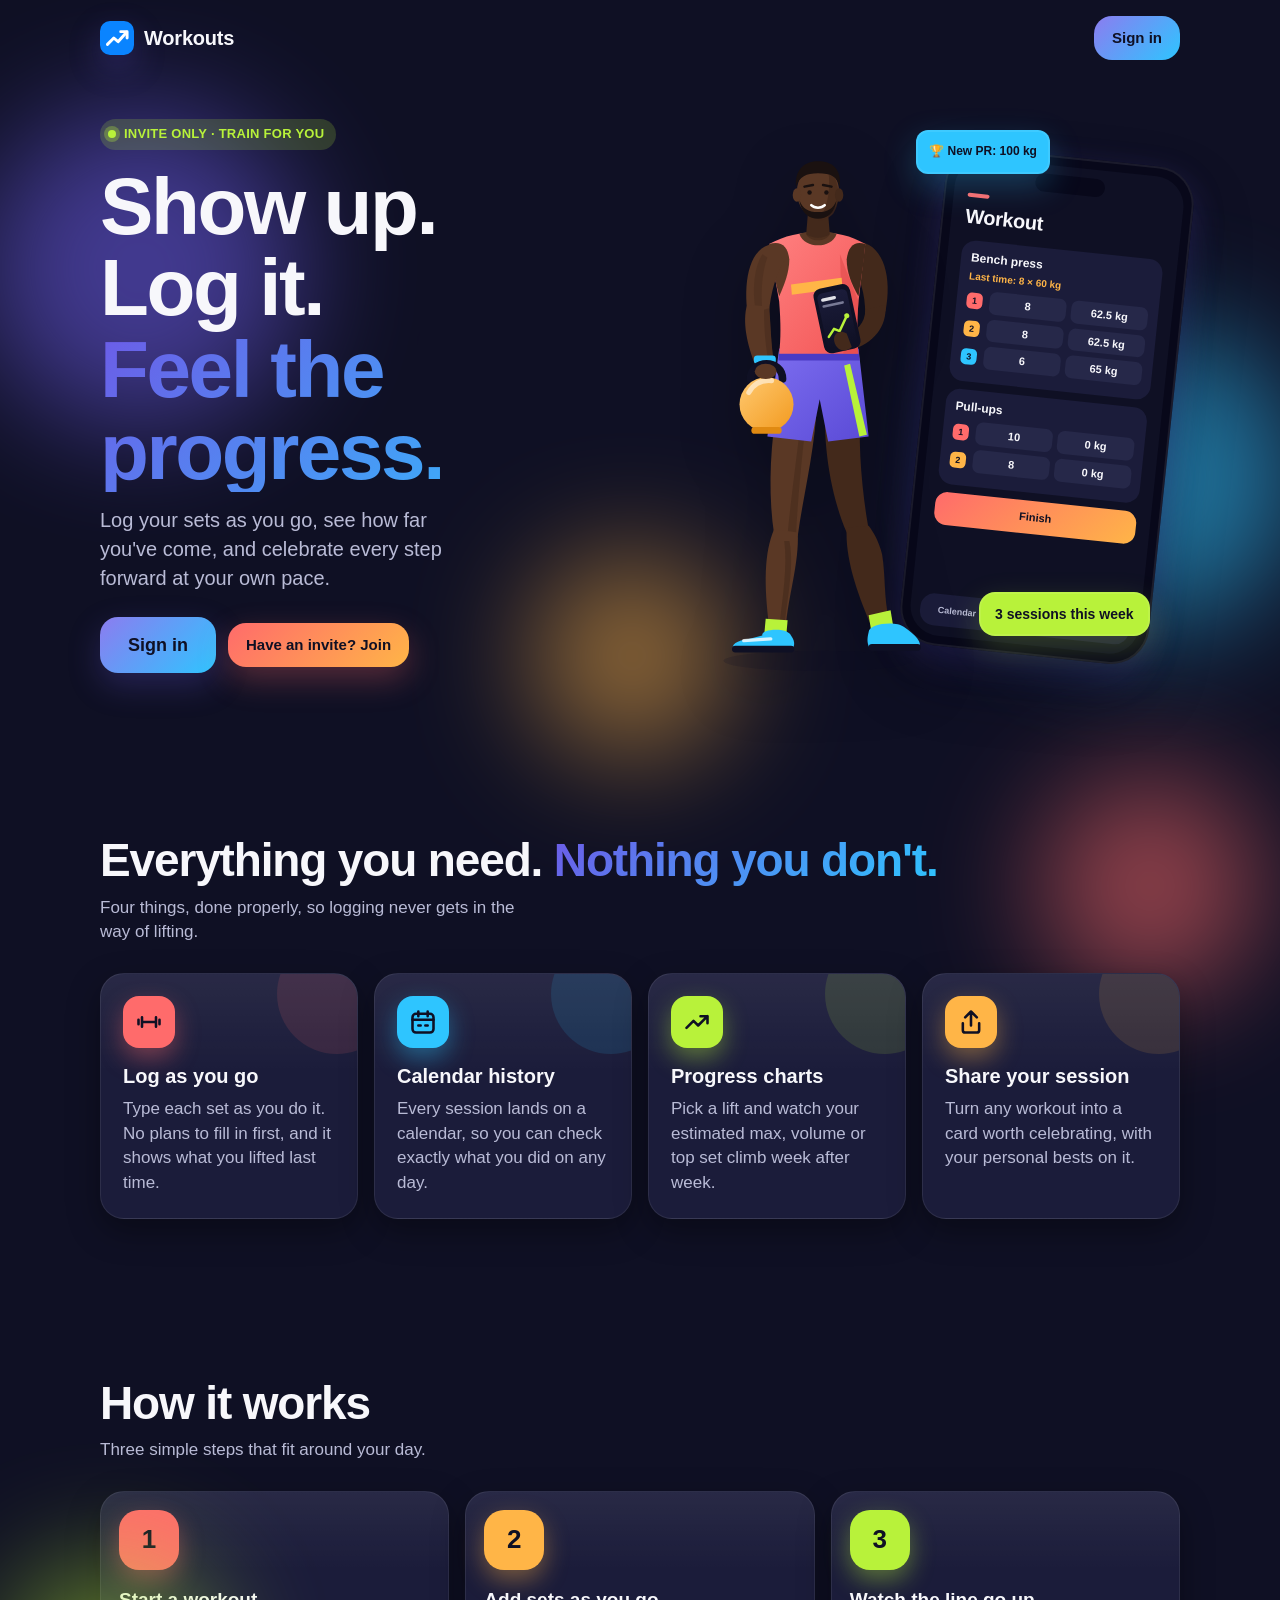
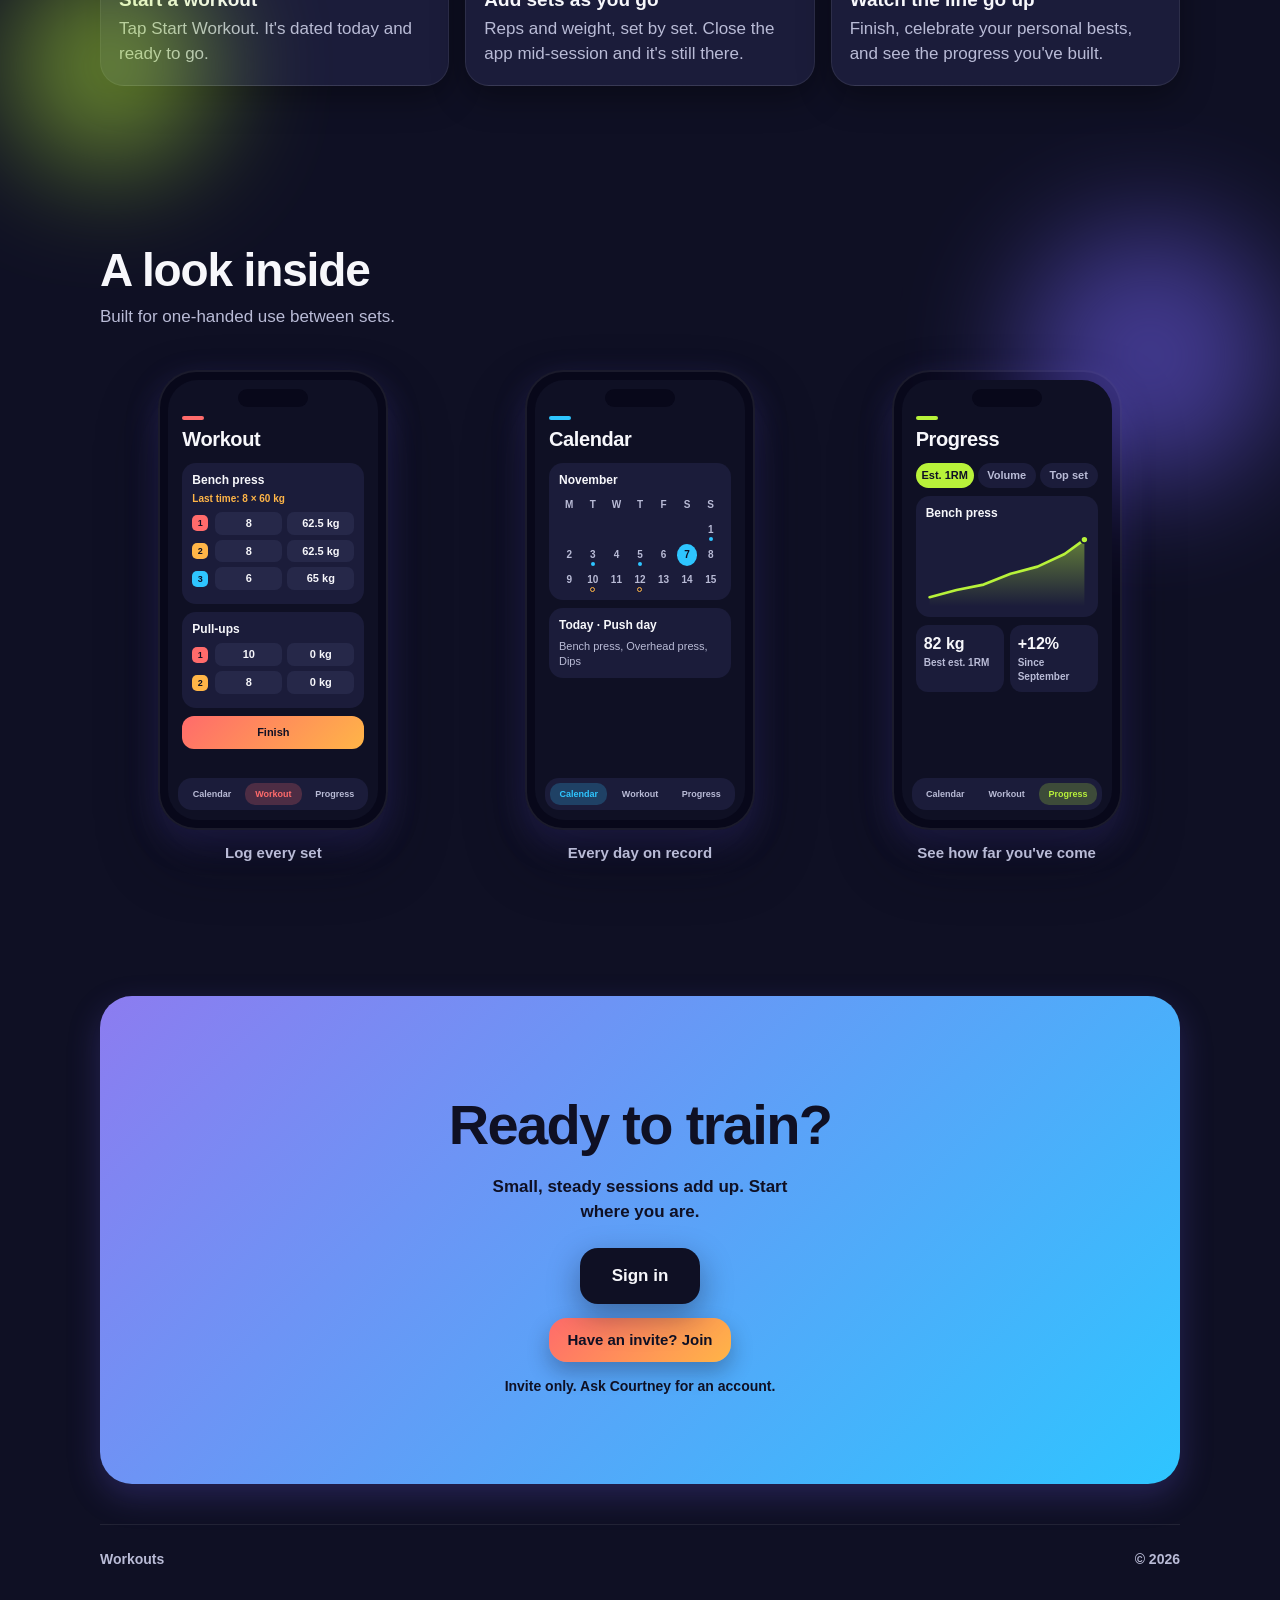
==== commit 981f5667: "Hero PR badge: sky blue, smaller, 100 kg Co-Authored-By: Claude Opus 5.5 (1M context) <noreply@anthr" ====
--- a/frontend/index.html
+++ b/frontend/index.html
@@ -59,7 +59,7 @@
             <div class="m-tab"><span>Calendar</span><span class="on">Workout</span><span>Progress</span></div>
           </div></div>
             <img class="athlete" src="assets/athlete.svg" alt="Illustration of a tall athlete striding forward with a kettlebell and his phone">
-            <span class="chip pr">🏆 New PR: 65 kg</span>
+            <span class="chip pr">🏆 New PR: 100 kg</span>
             <span class="chip streak">3 sessions this week</span>
           </div>
         </div>
--- a/frontend/styles.css
+++ b/frontend/styles.css
@@ -437,7 +437,7 @@
   position: absolute; z-index: 3; padding: 10px 14px; border-radius: 16px; font-size: 14px; font-weight: 800;
   color: var(--on-colour); box-shadow: var(--shadow-coral); animation: float 4s ease-in-out infinite; animation-delay: -2s;
 }
-.hero-art .chip.pr { background: var(--grad-hot); left: 46%; top: 10px; }
+.hero-art .chip.pr { background: var(--sky); box-shadow: var(--shadow-sky); left: 48%; top: 14px; padding: 7px 11px; font-size: 12px; border-radius: 12px; }
 .hero-art .chip.streak { background: var(--lime); right: 6%; bottom: 40px; box-shadow: var(--shadow-lime); animation-delay: -1s; }
 
 /* Phone mockup (pure HTML/CSS) */
@@ -646,7 +646,7 @@
 .chart-tip .trow { display: flex; align-items: center; gap: 6px; font-size: 13px; font-weight: 700; }
 .chart-tip .trow i { color: #B9BBD6; font-weight: 600; }
 /* "Have an invite?" buttons: coral to mango, navy text (6.8:1+) */
-.hero .cta-row .invite-btn { box-shadow: var(--shadow-coral); }
-.lp-cta .invite-btn { display: flex; width: auto; margin: 0 auto 14px; padding: 0 26px; min-height: 52px; background: var(--grad-hot); color: var(--on-colour); box-shadow: 0 12px 28px rgba(15, 16, 36, 0.35); }
+.hero .cta-row .invite-btn { min-height: 44px; padding: 0 18px; font-size: 15px; box-shadow: var(--shadow-coral); }
+.lp-cta .invite-btn { display: flex; width: auto; margin: 0 auto 14px; padding: 0 18px; min-height: 44px; font-size: 15px; background: var(--grad-hot); color: var(--on-colour); box-shadow: 0 10px 22px rgba(15, 16, 36, 0.3); }
 #prog-metric { gap: 6px; }
 #prog-metric button { white-space: nowrap; font-size: 14px; padding: 0 6px; }
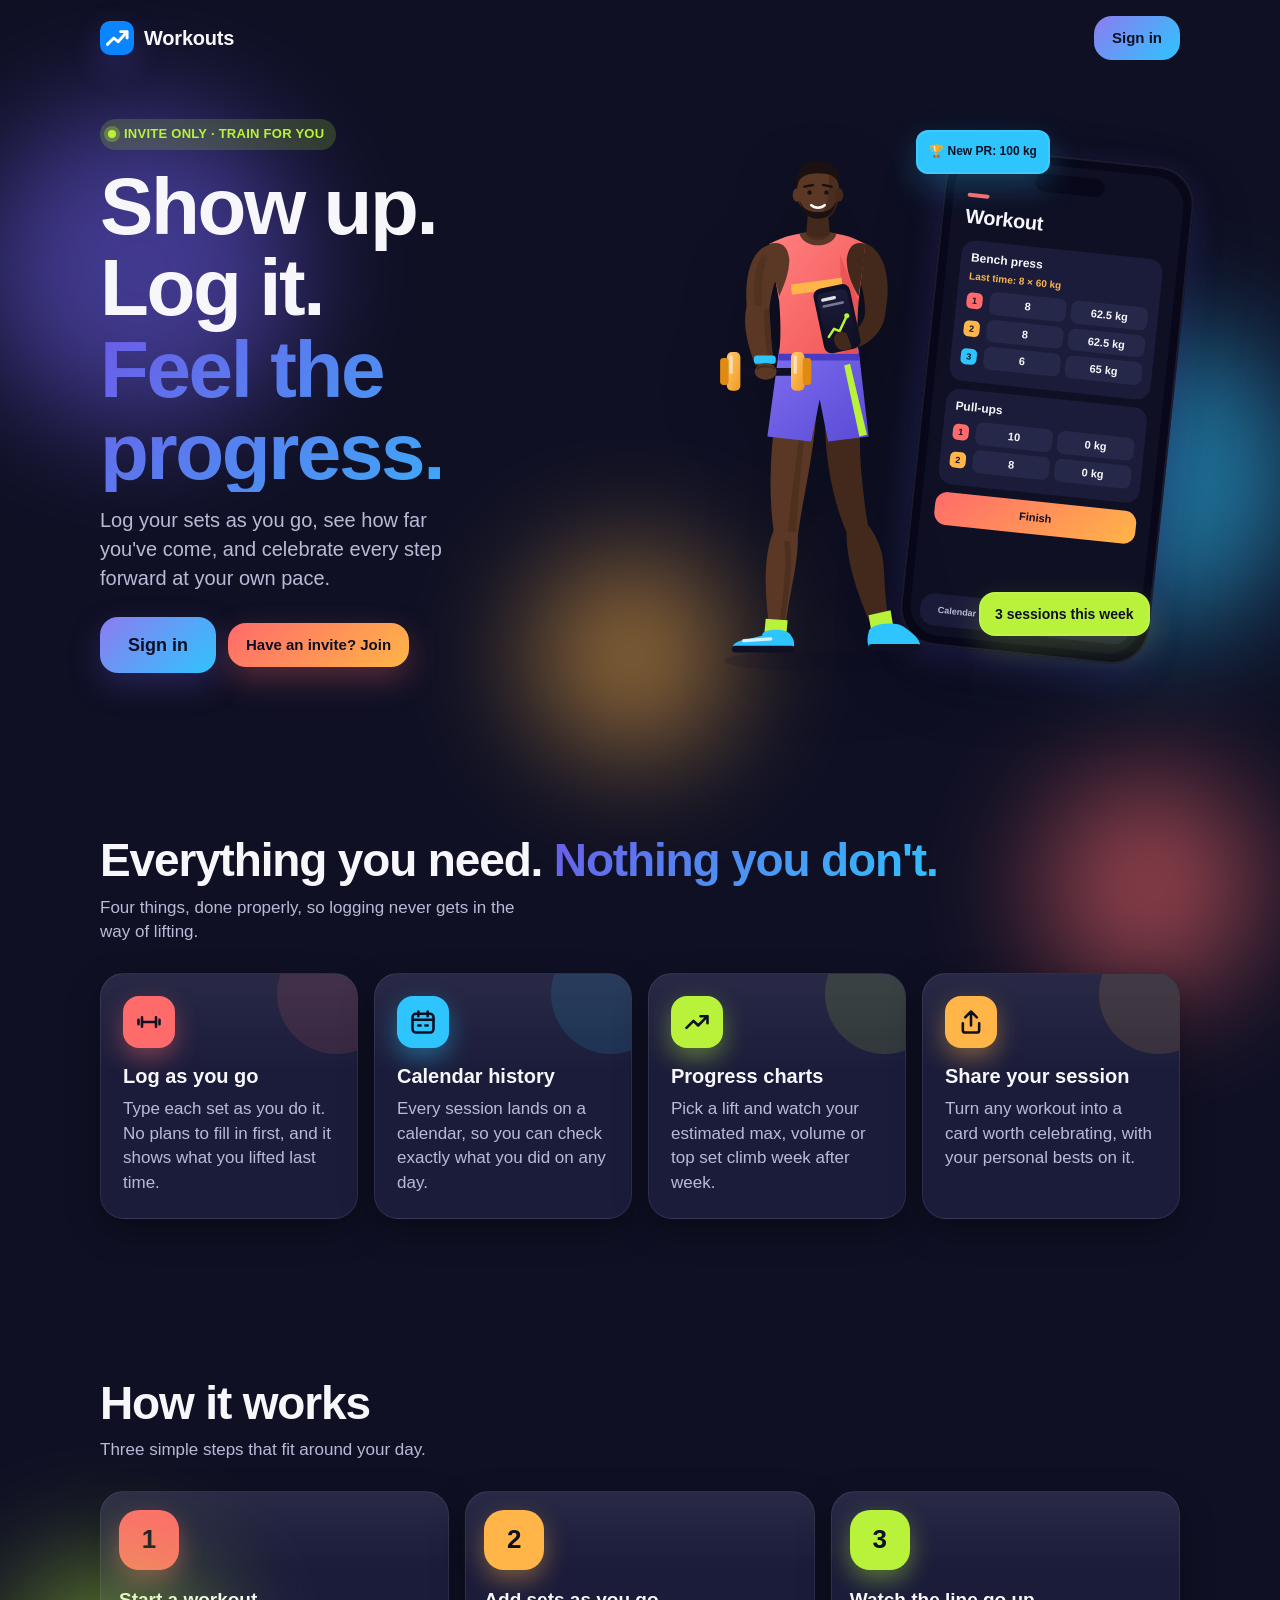
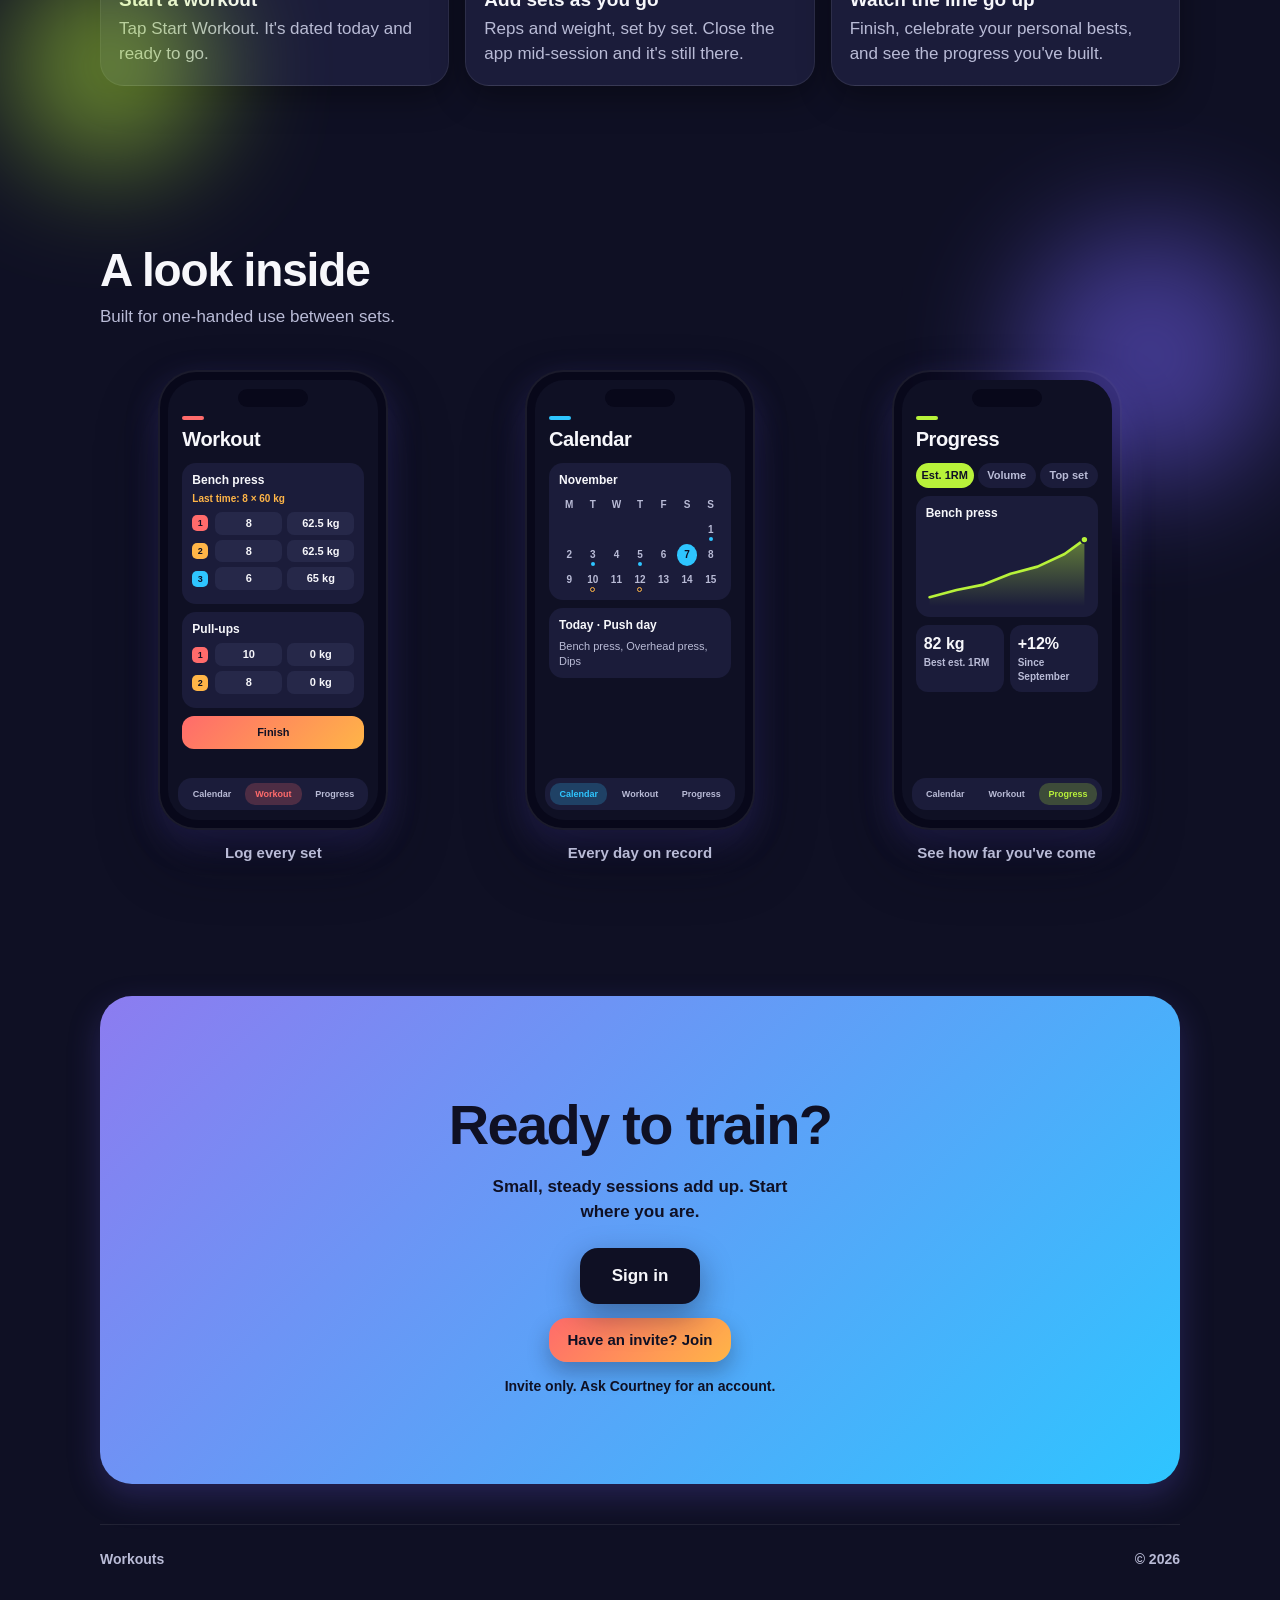
==== commit d5a8d53c: "Illustration: hold a dumbbell instead of a kettlebell Co-Authored-By: Claude Opus 5.5 (1M context) <" ====
--- a/frontend/index.html
+++ b/frontend/index.html
@@ -58,7 +58,7 @@
             <div class="m-btn">Finish</div>
             <div class="m-tab"><span>Calendar</span><span class="on">Workout</span><span>Progress</span></div>
           </div></div>
-            <img class="athlete" src="assets/athlete.svg" alt="Illustration of a tall athlete striding forward with a kettlebell and his phone">
+            <img class="athlete" src="assets/athlete.svg" alt="Illustration of a tall athlete striding forward with a dumbbell and his phone">
             <span class="chip pr">🏆 New PR: 100 kg</span>
             <span class="chip streak">3 sessions this week</span>
           </div>
